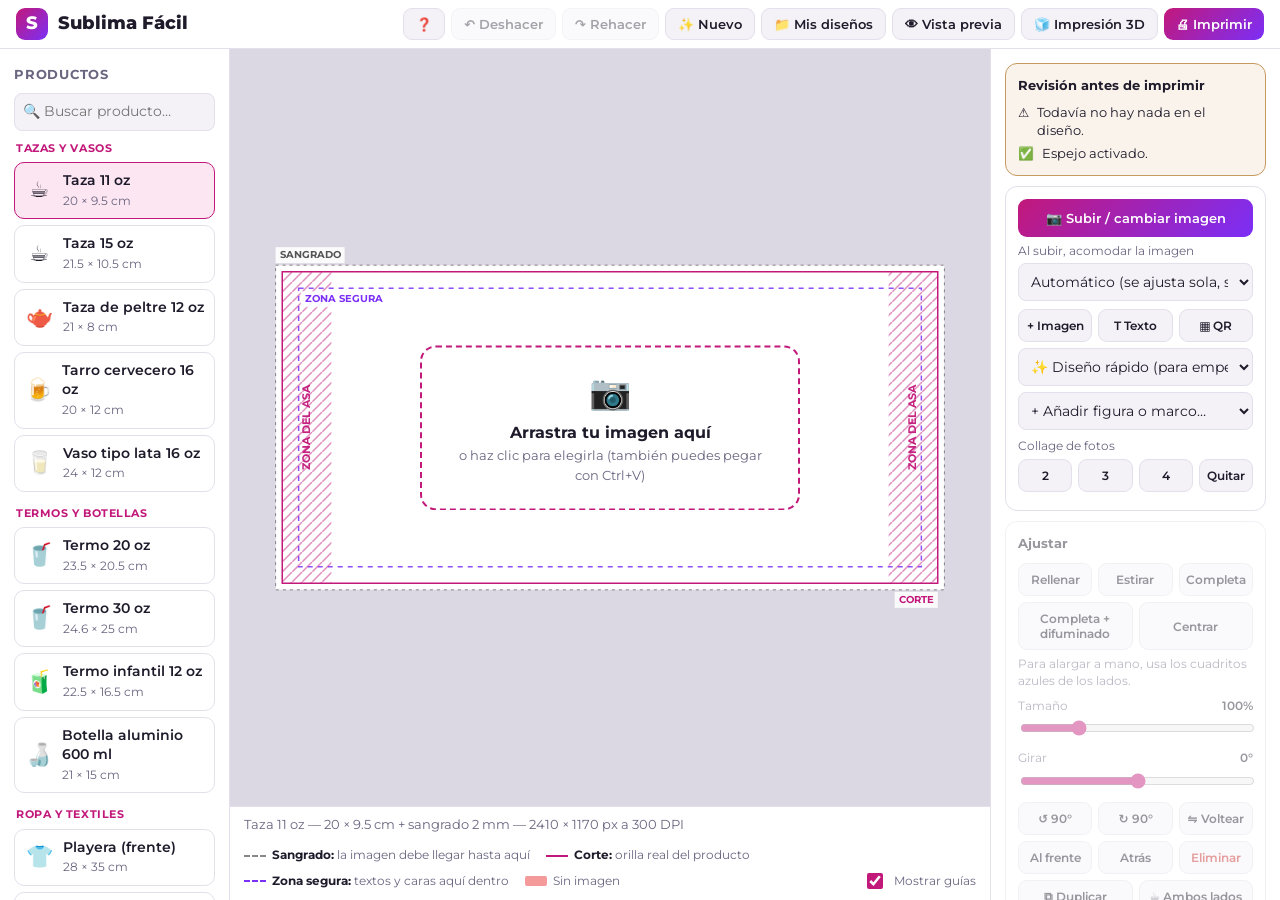
==== index.html @ 87181138 "Editor usable en celular y ayuda rápida En pantallas chicas la página baja con el dedo (productos, d" ====
<!doctype html>
<html lang="es">
<head>
<meta charset="utf-8">
<meta name="viewport" content="width=device-width, initial-scale=1">
<title>Sublima Fácil</title>
<meta name="description" content="Editor de diseños para sublimación (tazas, termos, playeras) e impresión 3D.">
<meta name="theme-color" content="#c2187a">
<link rel="manifest" href="manifest.webmanifest">
<link rel="icon" href="icon.svg" type="image/svg+xml">
<link rel="preconnect" href="https://fonts.googleapis.com">
<link rel="preconnect" href="https://fonts.gstatic.com" crossorigin>
<link href="https://fonts.googleapis.com/css2?family=Abril+Fatface&family=Anton&family=Bangers&family=Bebas+Neue&family=Caveat:wght@700&family=Dancing+Script:wght@700&family=Fredoka:wght@600&family=Great+Vibes&family=Lobster&family=Luckiest+Guy&family=Montserrat:wght@400;600;800&family=Pacifico&family=Permanent+Marker&family=Poppins:wght@700&display=swap" rel="stylesheet">
<style>
  :root {
    --bg: #f4f2f7;
    --panel: #ffffff;
    --text: #1f1b2b;
    --muted: #6b6580;
    --line: #e3dfeb;
    --accent: #c2187a;
    --accent-2: #7b2ff7;
    --accent-soft: #fbe6f2;
    --stage: #dcd8e3;
    --ok: #1a8a4a;
    --warn: #b36b00;
    --bad: #c62828;
  }
  @media (prefers-color-scheme: dark) {
    :root:not([data-theme="light"]) {
      --bg: #15131b; --panel: #1f1c28; --text: #eeeaf5; --muted: #a29cb4;
      --line: #322d40; --accent-soft: #3a1830; --stage: #2a2635;
      --ok: #4cc47f; --warn: #f0a742; --bad: #ff6b6b;
    }
  }
  :root[data-theme="dark"] {
    --bg: #15131b; --panel: #1f1c28; --text: #eeeaf5; --muted: #a29cb4;
    --line: #322d40; --accent-soft: #3a1830; --stage: #2a2635;
    --ok: #4cc47f; --warn: #f0a742; --bad: #ff6b6b;
  }
  * { box-sizing: border-box; }
  [hidden] { display: none !important; }
  html, body { height: 100%; margin: 0; }
  body {
    background: var(--bg); color: var(--text);
    font: 14px/1.4 "Montserrat", system-ui, sans-serif;
    display: flex; flex-direction: column;
  }
  .top {
    display: flex; align-items: center; justify-content: space-between; gap: 12px; flex-wrap: wrap;
    padding: 8px 16px; background: var(--panel); border-bottom: 1px solid var(--line);
  }
  .brand { display: flex; align-items: center; gap: 10px; font-weight: 800; font-size: 18px; }
  .logo {
    width: 32px; height: 32px; border-radius: 9px; display: grid; place-items: center; color: #fff;
    background: linear-gradient(135deg, var(--accent), var(--accent-2));
  }
  .tools { display: flex; gap: 6px; flex-wrap: wrap; }
  .hbtn {
    padding: 7px 12px; border-radius: 9px; border: 1px solid var(--line); background: var(--bg); color: var(--text);
    font: 600 13px "Montserrat", system-ui, sans-serif; cursor: pointer; white-space: nowrap;
  }
  .hbtn:hover:not(:disabled) { border-color: var(--accent); }
  .hbtn:disabled { opacity: .4; cursor: default; }
  .hbtn.primary { background: linear-gradient(135deg, var(--accent), var(--accent-2)); color: #fff; border: 0; }

  .app { flex: 1; display: grid; grid-template-columns: 230px 1fr 290px; min-height: 0; }
  aside { background: var(--panel); overflow-y: auto; padding: 14px; }
  .left { border-right: 1px solid var(--line); }
  .right { border-left: 1px solid var(--line); display: flex; flex-direction: column; gap: 10px; }
  h2 { font-size: 13px; text-transform: uppercase; letter-spacing: .06em; color: var(--muted); margin: 2px 0 10px; }
  h3 { font-size: 13px; margin: 0 0 10px; }

  .tpl-list { display: flex; flex-direction: column; gap: 6px; margin-bottom: 12px; }
  .tpl {
    position: relative; display: flex; align-items: center; gap: 10px; width: 100%;
    padding: 8px 10px; border: 1px solid var(--line); border-radius: 10px;
    background: transparent; color: inherit; font: inherit; text-align: left; cursor: pointer;
  }
  .tpl:hover { border-color: var(--accent); }
  .tpl.active { border-color: var(--accent); background: var(--accent-soft); }
  .tpl .ico { font-size: 22px; width: 28px; text-align: center; }
  .tpl .nm { font-weight: 600; display: block; }
  .tpl .sz { font-size: 12px; color: var(--muted); }
  .tpl .del {
    position: absolute; right: 6px; top: 6px; border: 0; background: transparent; color: var(--muted);
    cursor: pointer; font-size: 14px; padding: 2px 5px; border-radius: 6px;
  }
  .tpl .del:hover { color: var(--bad); background: var(--bg); }
  .cat { font-size: 11px; font-weight: 700; color: var(--accent); text-transform: uppercase; letter-spacing: .05em; margin: 8px 2px 0; }
  .cat:first-child { margin-top: 0; }

  .center { display: flex; flex-direction: column; min-width: 0; min-height: 0; }
  .stage { position: relative; flex: 1; background: var(--stage); min-height: 300px; }
  #cv { position: absolute; inset: 0; width: 100%; height: 100%; touch-action: none; cursor: default; }
  .stage.drag-over { outline: 3px dashed var(--accent); outline-offset: -10px; }
  .empty {
    position: absolute; left: 50%; top: 50%; transform: translate(-50%, -50%);
    border: 2px dashed var(--accent); background: color-mix(in srgb, var(--panel) 88%, transparent);
    color: var(--text); border-radius: 16px; padding: 22px 28px; font: inherit; cursor: pointer; text-align: center;
  }
  .empty .big { font-size: 34px; display: block; }
  .empty strong { display: block; font-size: 16px; margin: 6px 0 2px; }
  .empty span { color: var(--muted); font-size: 13px; }
  .infobar {
    display: flex; justify-content: space-between; align-items: center; gap: 10px; flex-wrap: wrap;
    padding: 8px 14px; background: var(--panel); border-top: 1px solid var(--line); font-size: 13px; color: var(--muted);
  }
  #toasts {
    position: fixed; inset: auto 16px 16px auto; margin: 0; padding: 0; border: 0; background: transparent;
    display: flex; flex-direction: column; gap: 8px; max-width: min(420px, calc(100vw - 32px)); overflow: visible;
  }
  #toasts:not(:popover-open) { display: none; }
  .toast {
    background: var(--panel); color: var(--text); border: 1px solid var(--line); border-left: 4px solid var(--ok);
    border-radius: 10px; padding: 10px 14px; font-size: 13px; box-shadow: 0 8px 24px rgb(0 0 0 / .2);
    animation: tin .2s ease-out;
  }
  .toast.warn { border-left-color: var(--warn); }
  .toast.bad { border-left-color: var(--bad); }
  @keyframes tin { from { opacity: 0; transform: translateY(8px); } }
  .legend {
    display: flex; flex-wrap: wrap; gap: 6px 16px; align-items: center; padding: 6px 14px 8px;
    background: var(--panel); font-size: 12px; color: var(--muted);
  }
  .legend b { color: var(--text); }
  .sw { display: inline-block; width: 22px; vertical-align: middle; margin-right: 6px; }
  .checks { list-style: none; margin: 0; padding: 0; display: flex; flex-direction: column; gap: 6px; font-size: 12.5px; }
  .checks li { display: flex; gap: 8px; align-items: flex-start; }
  .checks li::before { flex: none; }
  .checks li.ok::before { content: "✅"; }
  .checks li.warn::before { content: "⚠️"; }
  .checks li.bad::before { content: "⛔"; }
  .check-card.ok { border-color: color-mix(in srgb, var(--ok) 50%, var(--line)); background: color-mix(in srgb, var(--ok) 7%, transparent); }
  .check-card.warn { border-color: color-mix(in srgb, var(--warn) 60%, var(--line)); background: color-mix(in srgb, var(--warn) 8%, transparent); }
  .check-card.bad { border-color: color-mix(in srgb, var(--bad) 60%, var(--line)); background: color-mix(in srgb, var(--bad) 8%, transparent); }
  .badge { padding: 3px 10px; border-radius: 999px; font-weight: 600; font-size: 12px; }
  .badge.ok { color: var(--ok); background: color-mix(in srgb, var(--ok) 14%, transparent); }
  .badge.warn { color: var(--warn); background: color-mix(in srgb, var(--warn) 14%, transparent); }
  .badge.bad { color: var(--bad); background: color-mix(in srgb, var(--bad) 14%, transparent); }

  .card { border: 1px solid var(--line); border-radius: 12px; padding: 12px; }
  .card[aria-disabled="true"] { opacity: .45; pointer-events: none; }
  .btn {
    display: block; width: 100%; padding: 9px 12px; margin-bottom: 6px; border-radius: 9px;
    border: 1px solid var(--line); background: var(--bg); color: var(--text);
    font: 600 13px "Montserrat", system-ui, sans-serif; cursor: pointer;
  }
  .btn:hover:not(:disabled) { border-color: var(--accent); }
  .btn:disabled { opacity: .4; cursor: default; }
  .btn.primary { background: linear-gradient(135deg, var(--accent), var(--accent-2)); color: #fff; border: 0; padding: 11px; }
  .btn.ghost { background: transparent; border-style: dashed; }
  .btn.on { border-color: var(--accent); background: var(--accent-soft); }
  .row { display: grid; grid-template-columns: repeat(3, 1fr); gap: 6px; margin-bottom: 6px; }
  .row.r4 { grid-template-columns: repeat(4, 1fr); }
  .row.r2 { grid-template-columns: repeat(2, 1fr); }
  .row .btn { margin: 0; padding: 8px 4px; font-size: 12px; }
  label.f { display: block; font-size: 12px; color: var(--muted); margin: 8px 0 4px; }
  label.f output { float: right; color: var(--text); font-weight: 600; }
  input[type=range] { width: 100%; accent-color: var(--accent); }
  input[type=checkbox] { accent-color: var(--accent); width: 16px; height: 16px; vertical-align: -3px; }
  .check { display: flex; gap: 8px; align-items: center; margin: 6px 0 10px; cursor: pointer; }
  textarea, select, input[type=text], input[type=number] {
    width: 100%; padding: 8px; border-radius: 8px; border: 1px solid var(--line);
    background: var(--bg); color: var(--text); font: inherit;
  }
  textarea { resize: vertical; min-height: 54px; }
  input[type=color] { width: 44px; height: 32px; border: 1px solid var(--line); border-radius: 8px; padding: 2px; background: var(--bg); cursor: pointer; flex: none; }
  .inline { display: flex; gap: 10px; align-items: center; }
  .note { font-size: 12px; color: var(--muted); margin: 4px 0 0; }
  details { border-top: 1px solid var(--line); padding-top: 8px; margin-top: 8px; }
  summary { cursor: pointer; font-weight: 600; font-size: 13px; }
  .sub { font-size: 12px; color: var(--muted); font-weight: 400; }

  dialog { border: 0; border-radius: 14px; padding: 20px; background: var(--panel); color: var(--text); width: min(380px, 94vw); }
  dialog.wide { width: min(1000px, 96vw); }
  dialog::backdrop { background: rgb(0 0 0 / .5); }
  dialog h3 { font-size: 17px; margin-bottom: 4px; }
  dialog .two { display: grid; grid-template-columns: 1fr 1fr; gap: 10px; }
  dialog .actions { display: flex; gap: 8px; margin-top: 16px; flex-wrap: wrap; }
  dialog .actions .btn { margin: 0; width: auto; flex: 1; }
  .dlg-head { display: flex; justify-content: space-between; align-items: start; gap: 10px; margin-bottom: 12px; }
  .x { border: 0; background: var(--bg); color: var(--text); width: 32px; height: 32px; border-radius: 8px; cursor: pointer; font-size: 16px; flex: none; }
  .split { display: grid; grid-template-columns: 1fr 280px; gap: 18px; align-items: start; }
  .pv-wrap { background: var(--stage); border-radius: 12px; padding: 14px; display: grid; place-items: center; min-height: 300px; }
  .pv-wrap canvas { max-width: 100%; max-height: 66vh; box-shadow: 0 6px 24px rgb(0 0 0 / .18); background: #fff; }
  #mockCv { width: 100%; height: auto; border-radius: 10px; display: block; }
  .mirror-tag { display: inline-block; margin-top: 8px; font-size: 12px; font-weight: 600; color: var(--accent); }
  .designs { display: grid; grid-template-columns: repeat(auto-fill, minmax(170px, 1fr)); gap: 12px; max-height: 60vh; overflow-y: auto; }
  .dcard { border: 1px solid var(--line); border-radius: 12px; padding: 8px; display: flex; flex-direction: column; gap: 6px; }
  .dcard .th { background: var(--stage); border-radius: 8px; height: 110px; display: grid; place-items: center; overflow: hidden; }
  .dcard img { max-width: 100%; max-height: 110px; }
  .dcard b { font-size: 13px; overflow: hidden; text-overflow: ellipsis; white-space: nowrap; }
  .dcard .row { margin: 0; }

  @media (max-width: 900px) {
    /* En celular la página baja con el dedo: productos arriba, diseño al centro, herramientas abajo */
    html, body { height: auto; }
    .app { display: flex; flex-direction: column; }
    .left, .right { overflow: visible; }
    .center { height: 62vh; min-height: 340px; flex: none; }
    .left { border-right: 0; border-bottom: 1px solid var(--line); }
    .tpl-list { flex-direction: row; overflow-x: auto; padding-bottom: 4px; }
    #btnNewTpl, #btnCopyTpl { display: inline-block; width: auto; margin-right: 6px; }
    .tools .hbtn { padding: 6px 9px; font-size: 12px; }
    .tpl { min-width: 170px; }
    .cat { display: none; }
    .right { border-left: 0; }
    .split { grid-template-columns: 1fr; }
  }
</style>
</head>
<body>
<header class="top">
  <div class="brand"><span class="logo">S</span> Sublima Fácil</div>
  <div class="tools">
    <button class="hbtn" id="btnInstall" hidden title="Instala el editor como app; funciona sin internet">⬇ Instalar app</button>
    <button class="hbtn" id="btnHelp" title="Ayuda y atajos">❓</button>
    <button class="hbtn" id="btnUndo" title="Deshacer (Ctrl+Z)">↶ Deshacer</button>
    <button class="hbtn" id="btnRedo" title="Rehacer (Ctrl+Y)">↷ Rehacer</button>
    <button class="hbtn" id="btnNew">✨ Nuevo</button>
    <button class="hbtn" id="btnDesigns">📁 Mis diseños</button>
    <button class="hbtn" id="btnMockTop">👁 Vista previa</button>
    <button class="hbtn" id="btn3d">🧊 Impresión 3D</button>
    <button class="hbtn primary" id="btnPrintTop">🖨 Imprimir</button>
  </div>
</header>

<main class="app">
  <aside class="left">
    <h2>Productos</h2>
    <input type="text" id="tplSearch" placeholder="🔍 Buscar producto…" style="margin-bottom:10px">
    <div id="tplList" class="tpl-list"></div>
    <button id="btnNewTpl" class="btn ghost">+ Nueva plantilla</button>
    <button id="btnCopyTpl" class="btn ghost" title="Copia el producto actual para cambiarle la medida">✎ Cambiar medida del producto actual</button>
  </aside>

  <section class="center">
    <div class="stage" id="stage">
      <canvas id="cv"></canvas>
      <button class="empty" id="empty">
        <span class="big">📷</span>
        <strong>Arrastra tu imagen aquí</strong>
        <span>o haz clic para elegirla (también puedes pegar con Ctrl+V)</span>
      </button>
    </div>
    <div class="infobar">
      <span id="info"></span>
      <span id="quality" class="badge" hidden></span>
    </div>
    <div class="legend">
      <span><i class="sw" style="border-top:2px dashed #888"></i><b>Sangrado:</b> la imagen debe llegar hasta aquí</span>
      <span><i class="sw" style="border-top:2px solid #c2187a"></i><b>Corte:</b> orilla real del producto</span>
      <span><i class="sw" style="border-top:2px dashed #7b2ff7"></i><b>Zona segura:</b> textos y caras aquí dentro</span>
      <span><i class="sw" style="background:rgba(230,30,30,.45);height:10px;border-radius:2px"></i>Sin imagen</span>
      <label class="check" style="margin:0 0 0 auto"><input type="checkbox" id="showGuides"> Mostrar guías</label>
    </div>
  </section>

  <aside class="right">
    <section class="card check-card" id="checkCard">
      <h3 id="checkTitle">Revisión antes de imprimir</h3>
      <ul id="checkList" class="checks"></ul>
    </section>
    <section class="card">
      <button id="btnUpload" class="btn primary">📷 Subir / cambiar imagen</button>
      <label class="f" style="margin-top:2px">Al subir, acomodar la imagen</label>
      <select id="fitMode" style="margin-bottom:8px">
        <option value="auto">Automático (se ajusta sola, sin recortar)</option>
        <option value="stretch">Estirar al tamaño de la plantilla</option>
        <option value="blur">Completa con fondo difuminado</option>
        <option value="cover">Rellenar (puede recortar orillas)</option>
        <option value="contain">Completa (puede quedar espacio)</option>
      </select>
      <div class="row">
        <button id="btnAddImg" class="btn">+ Imagen</button>
        <button id="btnAddText" class="btn">T  Texto</button>
        <button id="btnAddQr" class="btn" title="Código QR con tu WhatsApp, página o redes">▦ QR</button>
      </div>
      <select id="preset" style="margin-bottom:6px">
        <option value="">✨ Diseño rápido (para empezar)…</option>
        <option value="cumple">🎂 Cumpleaños</option>
        <option value="mama">💐 Día de las Madres</option>
        <option value="papa">👔 Día del Padre</option>
        <option value="boda">💍 Boda / Aniversario</option>
        <option value="grad">🎓 Graduación</option>
        <option value="foto">📷 Foto con nombre</option>
        <option value="negocio">🏪 Logo de negocio</option>
      </select>
      <select id="addShape">
        <option value="">+ Añadir figura o marco…</option>
        <option value="heart">❤ Corazón</option>
        <option value="star">★ Estrella</option>
        <option value="circle">● Círculo</option>
        <option value="round">▢ Rectángulo</option>
        <option value="frame">▭ Marco</option>
        <option value="frameRound">▢ Marco redondeado</option>
      </select>
      <label class="f">Collage de fotos</label>
      <div class="row r4">
        <button class="btn" data-collage="2">2</button>
        <button class="btn" data-collage="3">3</button>
        <button class="btn" data-collage="4">4</button>
        <button class="btn" data-collage="0" title="Quitar collage">Quitar</button>
      </div>
    </section>

    <section class="card" id="selCard" aria-disabled="true">
      <h3>Ajustar <span id="selName" class="sub"></span></h3>
      <div class="row">
        <button class="btn" id="btnCover" title="Cubre toda el área sin deformar (puede recortar orillas)">Rellenar</button>
        <button class="btn" id="btnStretch" title="Estira la imagen al tamaño exacto de la plantilla">Estirar</button>
        <button class="btn" id="btnContain" title="Se ve completa (puede quedar espacio)">Completa</button>
      </div>
      <div class="row r2">
        <button class="btn" id="btnBlurFit" title="Se ve completa y los huecos se llenan con la misma imagen difuminada">Completa + difuminado</button>
        <button class="btn" id="btnCenter">Centrar</button>
      </div>
      <p class="note" style="margin:0 0 4px">Para alargar a mano, usa los cuadritos azules de los lados.</p>
      <label class="f">Tamaño <output id="zoomOut">100%</output></label>
      <input type="range" id="zoom" min="10" max="400" value="100">
      <label class="f">Girar <output id="rotOut">0°</output></label>
      <input type="range" id="rot" min="-180" max="180" value="0">
      <div class="row" style="margin-top:8px">
        <button class="btn" id="btnRotL" title="Girar 90° a la izquierda">↺ 90°</button>
        <button class="btn" id="btnRotR" title="Girar 90° a la derecha">↻ 90°</button>
        <button class="btn" id="btnFlip" title="Voltear horizontal">⇋ Voltear</button>
      </div>
      <div class="row">
        <button class="btn" id="btnUp" title="Traer al frente">Al frente</button>
        <button class="btn" id="btnDown" title="Enviar atrás">Atrás</button>
        <button class="btn" id="btnDel" style="color:var(--bad)">Eliminar</button>
      </div>
      <div class="row r2">
        <button class="btn" id="btnDup" title="Hacer una copia (Ctrl+D)">⧉ Duplicar</button>
        <button class="btn" id="btnBothSides" title="Pone la misma imagen a la izquierda y a la derecha del asa">☕ Ambos lados</button>
      </div>
    </section>

    <section class="card" id="imgCard" hidden>
      <h3>Imagen</h3>
      <details open>
        <summary>Color</summary>
        <label class="f">Brillo <output id="adjBOut">100%</output></label>
        <input type="range" id="adjB" min="50" max="150" value="100">
        <label class="f">Contraste <output id="adjCOut">100%</output></label>
        <input type="range" id="adjC" min="50" max="150" value="100">
        <label class="f">Saturación <output id="adjSOut">100%</output></label>
        <input type="range" id="adjS" min="0" max="200" value="100">
        <button class="btn" id="adjReset" style="margin-top:8px">Restablecer color</button>
      </details>
      <details>
        <summary>Filtros</summary>
        <div class="row r2" style="margin-top:8px">
          <button class="btn" data-fx="none">Normal</button>
          <button class="btn" data-fx="bw">Blanco y negro</button>
          <button class="btn" data-fx="sepia">Sepia</button>
          <button class="btn" data-fx="vintage">Vintage</button>
          <button class="btn" data-fx="warm">Cálido</button>
          <button class="btn" data-fx="cool">Frío</button>
          <button class="btn" data-fx="vivid">Intenso</button>
          <button class="btn" data-fx="invert">Invertir</button>
        </div>
        <button class="btn" id="btnSharpen">✨ Más nitidez</button>
      </details>
      <details>
        <summary>Recortar y borrador</summary>
        <button class="btn" id="btnCrop" style="margin-top:8px">✂ Recortar imagen</button>
        <button class="btn" id="btnEraser">🧽 Borrador</button>
        <label class="f">Tamaño del borrador <output id="eraserOut">30</output></label>
        <input type="range" id="eraserSize" min="5" max="150" value="30">
        <p class="note">Con el borrador activo, arrastra sobre la imagen para borrar. Vuelve a hacer clic en Borrador para terminar.</p>
      </details>
      <details>
        <summary>Vectorizar</summary>
        <label class="f">Colores</label>
        <select id="vecColors">
          <option value="2">2 colores (sello)</option>
          <option value="4">4 colores</option>
          <option value="8" selected>8 colores</option>
          <option value="16">16 colores</option>
          <option value="24">24 colores</option>
        </select>
        <label class="f">Detalle <output id="vecDetailOut">Medio</output></label>
        <input type="range" id="vecDetail" min="1" max="3" value="2">
        <button class="btn primary" id="btnVector" style="margin-top:8px">Vectorizar</button>
        <button class="btn" id="btnSvg">⬇ Descargar SVG</button>
        <p class="note" id="vecNote">Ideal para logos, dibujos y letras: quedan nítidos a cualquier tamaño. En fotos queda con efecto de pintura.</p>
      </details>
      <details>
        <summary>Quitar fondo</summary>
        <label class="check"><input type="checkbox" id="cutOn"> Quitar fondo liso (blanco o de un color)</label>
        <label class="f">Sensibilidad <output id="cutTolOut">25</output></label>
        <input type="range" id="cutTol" min="1" max="100" value="25">
        <p class="note">Funciona mejor con logos o fotos sobre fondo de un solo color.</p>
      </details>
      <details>
        <summary>Forma y borde</summary>
        <label class="f">Recortar en forma de</label>
        <select id="mask">
          <option value="none">Sin forma (original)</option>
          <option value="circle">Círculo</option>
          <option value="heart">Corazón</option>
          <option value="star">Estrella</option>
          <option value="round">Esquinas redondeadas</option>
        </select>
        <label class="f">Borde <output id="borderWOut">0</output></label>
        <div class="inline"><input type="range" id="borderW" min="0" max="15" value="0"><input type="color" id="borderColor" value="#ffffff"></div>
      </details>
    </section>

    <section class="card" id="textCard" hidden>
      <h3>Texto</h3>
      <textarea id="txt"></textarea>
      <label class="f">Letra</label>
      <select id="font"></select>
      <label class="f">Color</label>
      <div class="inline">
        <input type="color" id="txtColor" value="#222222">
        <button class="btn" id="txtAuto" style="margin:0" title="Elige un color que se lea bien sobre lo que hay debajo">🎨 Color que resalte</button>
      </div>
      <label class="f">Curva <output id="txtCurveOut">0</output></label>
      <input type="range" id="txtCurve" min="-100" max="100" value="0">
      <div class="row" style="margin-top:6px">
        <button class="btn" data-curve="60">◠ Arco</button>
        <button class="btn" data-curve="0">— Recto</button>
        <button class="btn" data-curve="-60">◡ Sonrisa</button>
      </div>
      <label class="f">Espaciado <output id="txtSpacingOut">0</output></label>
      <input type="range" id="txtSpacing" min="-10" max="60" value="0">
      <div class="row" style="margin-top:8px">
        <button class="btn" data-align="left" title="Alinear a la izquierda">⇤ Izq.</button>
        <button class="btn" data-align="center" title="Centrar">↔ Centro</button>
        <button class="btn" data-align="right" title="Alinear a la derecha">⇥ Der.</button>
      </div>
      <div class="inline" style="margin-top:6px">
        <label class="check" style="margin:0"><input type="checkbox" id="txtStroke"> Contorno</label>
        <input type="color" id="txtStrokeColor" value="#ffffff">
        <input type="range" id="txtStrokeW" min="4" max="40" value="14" title="Grosor del contorno">
      </div>
      <label class="check"><input type="checkbox" id="txtShadow"> Sombra</label>
    </section>

    <section class="card" id="shapeCard" hidden>
      <h3>Figura</h3>
      <div class="inline">
        <input type="color" id="shFill" value="#c2187a">
        <label class="check" style="margin:0"><input type="checkbox" id="shFillOn" checked> Relleno</label>
      </div>
      <label class="f">Contorno <output id="shStrokeWOut">0</output></label>
      <div class="inline"><input type="range" id="shStrokeW" min="0" max="20" value="0"><input type="color" id="shStroke" value="#ffffff"></div>
    </section>

    <section class="card">
      <h3>Fondo</h3>
      <div class="inline">
        <input type="color" id="bgColor" value="#ffffff">
        <label class="check" style="margin:0"><input type="checkbox" id="bgClear"> Transparente</label>
      </div>
      <div class="inline" style="margin-top:8px">
        <label class="check" style="margin:0"><input type="checkbox" id="bgGrad"> Degradado a</label>
        <input type="color" id="bgColor2" value="#7b2ff7">
      </div>
    </section>

    <section class="card">
      <h3>Plantilla</h3>
      <label class="f">Sangrado (margen extra para no dejar bordes blancos)</label>
      <select id="bleed">
        <option value="0">Sin sangrado</option>
        <option value="1">1 mm</option>
        <option value="2">2 mm</option>
        <option value="3">3 mm</option>
        <option value="5">5 mm</option>
      </select>
      <label class="f">Imagen guía de tu proveedor</label>
      <div class="row r2">
        <button class="btn" id="guideLoad">Cargar guía</button>
        <button class="btn" id="guideClear">Quitar</button>
      </div>
      <div id="guideOpWrap" hidden>
        <label class="f">Transparencia de la guía <output id="guideOpOut">50%</output></label>
        <input type="range" id="guideOp" min="10" max="100" value="50">
      </div>
      <p class="note">La guía solo se ve aquí, no se imprime.</p>
    </section>

    <section class="card">
      <h3>Guardar</h3>
      <label class="check"><input type="checkbox" id="mirror" checked> Espejo (para sublimar)</label>
      <button id="btnPrint" class="btn primary">🖨 Editor de impresión</button>
      <button id="btnMock" class="btn">👁 Ver en el producto</button>
      <button id="btnDownload" class="btn">⬇ Descargar PNG (1 pieza)</button>
      <p class="note">Se guarda a 300 DPI con la medida exacta del producto.</p>
    </section>
  </aside>
</main>

<!-- Nueva plantilla -->
<dialog id="dlg">
  <form id="tplForm" method="dialog">
    <h3 id="tplTitle">Nueva plantilla</h3>
    <label class="f">Nombre del producto</label>
    <input type="text" id="tName" required placeholder="Ej. Taza mágica">
    <div class="two">
      <div><label class="f">Ancho (cm)</label><input type="number" id="tW" required min="1" max="120" step="0.1"></div>
      <div><label class="f">Alto (cm)</label><input type="number" id="tH" required min="1" max="120" step="0.1"></div>
    </div>
    <label class="f">Forma</label>
    <select id="tShape"><option value="rect">Rectangular</option><option value="circle">Redonda</option></select>
    <label class="f">Tipo de producto (para la vista previa)</label>
    <select id="tMock">
      <option value="flat">Plano (mousepad, placa, etc.)</option>
      <option value="mug">Taza</option>
      <option value="tumbler">Termo / botella</option>
      <option value="shirt">Playera</option>
      <option value="pillow">Cojín</option>
      <option value="plate">Plato / redondo</option>
      <option value="keychain">Llavero</option>
      <option value="pen">Pluma</option>
      <option value="cap">Gorra</option>
    </select>
    <div class="actions">
      <button type="button" class="btn" id="tCancel">Cancelar</button>
      <button type="submit" class="btn primary">Guardar</button>
    </div>
  </form>
</dialog>

<!-- Editor de impresión -->
<dialog id="sheetDlg" class="wide">
  <div class="dlg-head">
    <div><h3>Editor de impresión</h3><span class="note">Así saldrá tu hoja. Con espejo, los textos se ven al revés: es lo correcto para sublimar.</span></div>
    <button class="x" id="sheetClose" title="Cerrar">✕</button>
  </div>
  <div class="split">
    <div>
      <div class="pv-wrap"><canvas id="sheetPv"></canvas></div>
      <div class="inline" id="sheetNav" style="justify-content:center;margin-top:8px" hidden>
        <button class="btn" id="sheetPrev" style="width:auto;margin:0">◀</button>
        <b id="sheetPageInfo"></b>
        <button class="btn" id="sheetNext" style="width:auto;margin:0">▶</button>
      </div>
    </div>
    <div>
      <label class="check" style="font-weight:600"><input type="checkbox" id="sheetMirror"> Imprimir en espejo</label>
      <div id="mirrorWarn" class="note" hidden></div>
      <label class="f">Hoja</label>
      <select id="sheetPaper"></select>
      <label class="f">Orientación</label>
      <select id="sheetOrient">
        <option value="auto">Automática (la que quepa más)</option>
        <option value="v">Vertical</option>
        <option value="h">Horizontal</option>
      </select>
      <label class="f">Cantidad de piezas</label>
      <input type="number" id="sheetQty" min="0" step="1" placeholder="Llenar la hoja">
      <details id="namesWrap">
        <summary>✨ Nombres personalizados (una pieza por nombre)</summary>
        <label class="f">Texto que cambia</label>
        <select id="sheetTextLayer"></select>
        <label class="f">Nombres (uno por renglón)</label>
        <textarea id="sheetNames" rows="5" placeholder="Ana&#10;Luis&#10;Sofía"></textarea>
        <p class="note">Sale una pieza por nombre, en las hojas que hagan falta. Los nombres largos se achican solos para que quepan.</p>
      </details>
      <label class="f">Separación entre piezas (cm)</label>
      <input type="number" id="sheetGap" min="0" max="3" step="0.1">
      <label class="check"><input type="checkbox" id="sheetMarks"> Marcas de corte</label>
      <p id="sheetInfo" class="note" style="font-weight:600;color:var(--text)"></p>
      <div class="card check-card" id="sheetCheckCard" style="margin-top:10px;padding:10px"><ul id="sheetChecks" class="checks"></ul></div>
      <div class="actions" style="flex-direction:column">
        <button class="btn primary" id="sheetPrint">🖨 Imprimir</button>
        <button class="btn" id="sheetDownload">⬇ Descargar hoja (PNG)</button>
      </div>
      <p class="note">En la ventana de impresión elige <b>Escala: 100% / Tamaño real</b> y el mismo tamaño de hoja.</p>
    </div>
  </div>
</dialog>

<!-- Vista previa en producto -->
<dialog id="mockDlg" class="wide">
  <div class="dlg-head">
    <div><h3>Vista previa en el producto</h3><span class="note">Mándala a tu cliente para que la apruebe.</span></div>
    <button class="x" id="mockClose" title="Cerrar">✕</button>
  </div>
  <canvas id="mockCv" width="1000" height="750"></canvas>
  <div id="mockRotWrap">
    <label class="f">Girar el producto</label>
    <input type="range" id="mockRot" min="0" max="360" value="180">
  </div>
  <div class="actions">
    <button class="btn primary" id="mockDownload">⬇ Descargar imagen (JPG)</button>
    <button class="btn" id="mockKit" title="Tu diseño en taza, termo, playera y cojín en una sola imagen">📦 Kit para el cliente (4 productos)</button>
  </div>
</dialog>

<!-- Impresión 3D -->
<dialog id="s3Dlg" class="wide">
  <div class="dlg-head">
    <div><h3>Impresión 3D (STL)</h3><span class="note">Convierte tu imagen en una litofanía o una placa con relieve para tu Creality Hi.</span></div>
    <button class="x" id="s3Close" title="Cerrar">✕</button>
  </div>
  <div class="split">
    <div>
      <div class="row r2" style="margin-bottom:8px">
        <button class="btn on" id="s3View2d">🖼 Vista plana</button>
        <button class="btn" id="s3View3d">🧊 Vista 3D (gírala)</button>
      </div>
      <div class="pv-wrap" id="s3Wrap2d"><canvas id="s3Pv" style="image-rendering:auto"></canvas></div>
      <div class="pv-wrap" id="s3Wrap3d" hidden style="padding:0;overflow:hidden"><canvas id="s3Gl" style="width:100%;height:440px;max-height:none;box-shadow:none;background:transparent;cursor:grab;touch-action:none"></canvas></div>
      <p id="s3PvNote" class="note" style="text-align:center"></p>
    </div>
    <div>
      <label class="f">Usar</label>
      <select id="s3Src">
        <option value="all">El diseño completo</option>
        <option value="sel">Solo la imagen seleccionada</option>
      </select>
      <label class="f">Tipo de pieza</label>
      <select id="s3Type">
        <option value="litho">Litofanía (la foto se ve con luz atrás)</option>
        <option value="multi">Multicolor por zonas (CFS)</option>
        <option value="relief">Relieve de un color (placa, letrero)</option>
      </select>
      <div id="s3Multi" hidden>
        <div class="two">
          <div><label class="f">Colores</label>
            <select id="s3Colors"><option>2</option><option>3</option><option selected>4</option><option>5</option><option>6</option><option>8</option></select>
          </div>
          <div><label class="f">Limpiar detalles</label>
            <select id="s3Clean"><option value="0">Nada</option><option value="1" selected>Poco</option><option value="2">Medio</option><option value="3">Mucho</option></select>
          </div>
        </div>
        <div class="two">
          <div><label class="f">Base (mm)</label><input type="number" id="s3MBase" value="1.2" min="0.4" max="10" step="0.2"></div>
          <div><label class="f">Capa de color (mm)</label><input type="number" id="s3MTop" value="0.6" min="0.2" max="5" step="0.2"></div>
        </div>
        <label class="f">Archivo</label>
        <select id="s3Out">
          <option value="3mf">Una pieza con colores (.3mf) – recomendado</option>
          <option value="zip">Una pieza por color (.zip con STL)</option>
          <option value="stl">Una pieza de un solo color (.stl)</option>
        </select>
        <label class="check" style="margin-top:10px"><input type="checkbox" id="s3NoWhite" checked> Ignorar el fondo blanco (solo el dibujo)</label>
        <label class="check"><input type="checkbox" id="s3Loop"> 🔑 Argolla para llavero (arriba)</label>
        <label class="f">Relieve extra por color (mm, 0 = plano)</label>
        <input type="number" id="s3MStep" value="0" min="0" max="3" step="0.2">
        <div id="s3Palette" class="designs" style="grid-template-columns:repeat(auto-fill,minmax(110px,1fr));gap:6px;margin-top:10px"></div>
      </div>
      <div id="s3Litho">
        <label class="f">Forma</label>
        <select id="s3Shape"><option value="flat">Plana</option><option value="curve">Curva</option></select>
        <div id="s3ArcWrap">
          <label class="f">Curvatura <output id="s3ArcOut">120°</output></label>
          <input type="range" id="s3Arc" min="60" max="180" value="120">
        </div>
        <div class="two">
          <div><label class="f">Grosor mínimo (mm)</label><input type="number" id="s3Min" value="0.8" min="0.4" max="3" step="0.1"></div>
          <div><label class="f">Grosor máximo (mm)</label><input type="number" id="s3Max" value="3" min="1" max="8" step="0.1"></div>
        </div>
        <label class="f">Marco (mm)</label>
        <input type="number" id="s3Frame" value="3" min="0" max="15" step="0.5">
      </div>
      <div id="s3Relief" hidden>
        <label class="f">Estilo</label>
        <select id="s3Style">
          <option value="two">Dos niveles (para cambiar de color)</option>
          <option value="grad">Degradado (más detalle)</option>
        </select>
        <div class="two">
          <div><label class="f">Base (mm)</label><input type="number" id="s3Base" value="2" min="0.4" max="10" step="0.2"></div>
          <div><label class="f">Relieve (mm)</label><input type="number" id="s3Relief2" value="1.2" min="0.2" max="10" step="0.2"></div>
        </div>
        <div id="s3ThrWrap">
          <label class="f">Qué partes suben <output id="s3ThrOut">50%</output></label>
          <input type="range" id="s3Thr" min="5" max="95" value="50">
        </div>
      </div>
      <div class="two">
        <div><label class="f">Ancho (mm)</label><input type="number" id="s3Width" value="100" min="10" max="256" step="1"></div>
        <div><label class="f">Calidad</label>
          <select id="s3Quality"><option value="0.3">Normal</option><option value="0.2" selected>Alta</option><option value="0.15">Máxima</option></select>
        </div>
      </div>
      <label class="check" style="margin-top:10px"><input type="checkbox" id="s3Invert"> Invertir claro / oscuro</label>
      <label class="check"><input type="checkbox" id="s3Mirror"> Espejo</label>
      <p id="s3Info" class="note" style="font-weight:600;color:var(--text)"></p>
      <button class="btn primary" id="s3Download">⬇ Descargar STL</button>
      <p id="s3Tips" class="note"></p>
    </div>
  </div>
</dialog>

<!-- Ayuda -->
<dialog id="helpDlg" class="wide" style="width:min(640px,96vw)">
  <div class="dlg-head">
    <div><h3>Ayuda rápida</h3><span class="note">Lo básico para trabajar más rápido.</span></div>
    <button class="x" id="helpClose" title="Cerrar">✕</button>
  </div>
  <div class="two" style="gap:18px">
    <div>
      <b>Atajos de teclado</b>
      <ul class="note" style="padding-left:18px;line-height:1.8">
        <li><b>Ctrl+Z</b> deshacer · <b>Ctrl+Y</b> rehacer</li>
        <li><b>Ctrl+D</b> duplicar lo seleccionado</li>
        <li><b>Ctrl+V</b> pegar una imagen</li>
        <li><b>Flechas</b> mover poquito · <b>Shift+flechas</b> mover más</li>
        <li><b>Supr</b> borrar lo seleccionado</li>
        <li><b>Rueda del ratón</b> agrandar / achicar</li>
        <li><b>Doble clic</b> en un texto para escribir</li>
      </ul>
    </div>
    <div>
      <b>Para que salga bien</b>
      <ul class="note" style="padding-left:18px;line-height:1.8">
        <li>La imagen debe llegar a la línea gris (<b>sangrado</b>).</li>
        <li>Textos y caras dentro de la línea morada (<b>zona segura</b>).</li>
        <li>Revisa la tarjeta <b>Revisión antes de imprimir</b>.</li>
        <li>Imprime con <b>espejo</b> y en escala <b>100 %</b>.</li>
        <li>Usa <b>Mis diseños</b> para guardar cada pedido.</li>
      </ul>
    </div>
  </div>
</dialog>

<!-- Código QR -->
<dialog id="qrDlg">
  <form id="qrForm" method="dialog">
    <h3>Código QR</h3>
    <label class="f">¿Qué abre el QR?</label>
    <select id="qrType">
      <option value="wa">Mi WhatsApp</option>
      <option value="url">Una página o red social</option>
      <option value="text">Un texto</option>
    </select>
    <label class="f" id="qrLabel">Número de WhatsApp (10 dígitos)</label>
    <input type="text" id="qrValue" required placeholder="5512345678">
    <div id="qrMsgWrap">
      <label class="f">Mensaje inicial (opcional)</label>
      <input type="text" id="qrMsg" placeholder="Hola, quiero hacer un pedido">
    </div>
    <label class="f">Color</label>
    <div class="inline">
      <input type="color" id="qrColor" value="#111111">
      <label class="check" style="margin:0"><input type="checkbox" id="qrBg" checked> Fondo blanco</label>
    </div>
    <p class="note">Pruébalo con la cámara del celular antes de imprimir. Usa colores oscuros sobre fondo claro.</p>
    <div class="actions">
      <button type="button" class="btn" id="qrCancel">Cancelar</button>
      <button type="submit" class="btn primary">Añadir QR</button>
    </div>
  </form>
</dialog>

<!-- Recortar -->
<dialog id="cropDlg" class="wide">
  <div class="dlg-head">
    <div><h3>Recortar imagen</h3><span class="note">Arrastra para marcar la parte que quieres conservar.</span></div>
    <button class="x" id="cropClose" title="Cerrar">✕</button>
  </div>
  <div class="pv-wrap"><canvas id="cropCv" style="touch-action:none;cursor:crosshair;box-shadow:none;background:transparent"></canvas></div>
  <div class="inline" style="margin-top:12px;flex-wrap:wrap">
    <label class="f" style="margin:0">Proporción</label>
    <select id="cropAspect" style="width:auto">
      <option value="free">Libre</option>
      <option value="tpl">Igual al producto</option>
      <option value="1">Cuadrada</option>
    </select>
  </div>
  <div class="actions">
    <button class="btn" id="cropCancel">Cancelar</button>
    <button class="btn primary" id="cropApply">✂ Recortar</button>
  </div>
</dialog>

<!-- Mis diseños -->
<dialog id="designsDlg" class="wide">
  <div class="dlg-head">
    <div><h3>Mis diseños</h3><span class="note">Guarda los diseños de tus clientes para volver a usarlos.</span></div>
    <button class="x" id="designsClose" title="Cerrar">✕</button>
  </div>
  <div class="inline" style="margin-bottom:14px">
    <input type="text" id="designName" placeholder="Nombre (ej. Taza de María)">
    <button class="btn primary" id="designSave" style="width:auto;margin:0;white-space:nowrap">Guardar diseño actual</button>
  </div>
  <div id="designGrid" class="designs"></div>
</dialog>

<div id="toasts" popover="manual" aria-live="polite"></div>

<input type="file" id="file" accept="image/*" multiple hidden>
<input type="file" id="guideFile" accept="image/*" hidden>

<script>
const DPI = 300;
const cm2px = cm => Math.round(cm / 2.54 * DPI);
const px2cm = px => px / DPI * 2.54;
const TAU = Math.PI * 2;
const SAFE_CM = 0.5;
const HANDLE_CM = 1.5;

const CATS = ['Tazas y vasos', 'Termos y botellas', 'Ropa y textiles', 'Hogar y decoración', 'Accesorios y oficina'];
const [TAZAS, TERMOS, ROPA, HOGAR, ACCES] = CATS;
const BASE = [
  { id: 'taza11',      cat: TAZAS,  icon: '☕', name: 'Taza 11 oz',               w: 20,   h: 9.5,  shape: 'rect',   mock: 'mug' },
  { id: 'taza15',      cat: TAZAS,  icon: '☕', name: 'Taza 15 oz',               w: 21.5, h: 10.5, shape: 'rect',   mock: 'mug' },
  { id: 'tazaPeltre',  cat: TAZAS,  icon: '🫖', name: 'Taza de peltre 12 oz',     w: 21,   h: 8,    shape: 'rect',   mock: 'mug' },
  { id: 'tarro',       cat: TAZAS,  icon: '🍺', name: 'Tarro cervecero 16 oz',    w: 20,   h: 12,   shape: 'rect',   mock: 'mug' },
  { id: 'vasoLata',    cat: TAZAS,  icon: '🥛', name: 'Vaso tipo lata 16 oz',     w: 24,   h: 12,   shape: 'rect',   mock: 'tumbler' },
  { id: 'termo',       cat: TERMOS, icon: '🥤', name: 'Termo 20 oz',              w: 23.5, h: 20.5, shape: 'rect',   mock: 'tumbler' },
  { id: 'termo30',     cat: TERMOS, icon: '🥤', name: 'Termo 30 oz',              w: 24.6, h: 25,   shape: 'rect',   mock: 'tumbler' },
  { id: 'termo12',     cat: TERMOS, icon: '🧃', name: 'Termo infantil 12 oz',     w: 22.5, h: 16.5, shape: 'rect',   mock: 'tumbler' },
  { id: 'botella',     cat: TERMOS, icon: '🍶', name: 'Botella aluminio 600 ml',  w: 21,   h: 15,   shape: 'rect',   mock: 'tumbler' },
  { id: 'playera',     cat: ROPA,   icon: '👕', name: 'Playera (frente)',         w: 28,   h: 35,   shape: 'rect',   mock: 'shirt' },
  { id: 'playeraNino', cat: ROPA,   icon: '👕', name: 'Playera niño (frente)',    w: 20,   h: 25,   shape: 'rect',   mock: 'shirt' },
  { id: 'pecho',       cat: ROPA,   icon: '👔', name: 'Logo de pecho',            w: 9,    h: 9,    shape: 'rect',   mock: 'shirt' },
  { id: 'gorra',       cat: ROPA,   icon: '🧢', name: 'Gorra (frente)',           w: 12,   h: 7,    shape: 'rect',   mock: 'cap' },
  { id: 'bolsa',       cat: ROPA,   icon: '👜', name: 'Bolsa ecológica',          w: 30,   h: 30,   shape: 'rect',   mock: 'flat' },
  { id: 'mandil',      cat: ROPA,   icon: '🧑‍🍳', name: 'Mandil',                 w: 25,   h: 25,   shape: 'rect',   mock: 'flat' },
  { id: 'cojin30',     cat: HOGAR,  icon: '🛋️', name: 'Cojín 30×30',              w: 30,   h: 30,   shape: 'rect',   mock: 'pillow' },
  { id: 'cojin',       cat: HOGAR,  icon: '🛋️', name: 'Cojín 40×40',              w: 40,   h: 40,   shape: 'rect',   mock: 'pillow' },
  { id: 'cojin45',     cat: HOGAR,  icon: '🛋️', name: 'Cojín 45×45',              w: 45,   h: 45,   shape: 'rect',   mock: 'pillow' },
  { id: 'azulejo',     cat: HOGAR,  icon: '🔲', name: 'Azulejo 15×15',            w: 15,   h: 15,   shape: 'rect',   mock: 'flat' },
  { id: 'azulejo20',   cat: HOGAR,  icon: '🔲', name: 'Azulejo 20×20',            w: 20,   h: 20,   shape: 'rect',   mock: 'flat' },
  { id: 'plato',       cat: HOGAR,  icon: '🍽️', name: 'Plato 20 cm',              w: 20,   h: 20,   shape: 'circle', mock: 'plate' },
  { id: 'plato25',     cat: HOGAR,  icon: '🍽️', name: 'Plato 25 cm',              w: 25,   h: 25,   shape: 'circle', mock: 'plate' },
  { id: 'reloj',       cat: HOGAR,  icon: '🕒', name: 'Reloj MDF 20 cm',          w: 20,   h: 20,   shape: 'circle', mock: 'plate' },
  { id: 'cuadro',      cat: HOGAR,  icon: '🖼️', name: 'Cuadro MDF 20×25',         w: 20,   h: 25,   shape: 'rect',   mock: 'flat' },
  { id: 'placa',       cat: HOGAR,  icon: '🖼️', name: 'Placa de aluminio 20×30',  w: 20,   h: 30,   shape: 'rect',   mock: 'flat' },
  { id: 'portavasos',  cat: HOGAR,  icon: '🟫', name: 'Portavasos cuadrado',      w: 9.5,  h: 9.5,  shape: 'rect',   mock: 'flat' },
  { id: 'portavasosR', cat: HOGAR,  icon: '🟤', name: 'Portavasos redondo',       w: 9.5,  h: 9.5,  shape: 'circle', mock: 'plate' },
  { id: 'rompe',       cat: HOGAR,  icon: '🧩', name: 'Rompecabezas carta',       w: 27.9, h: 21.6, shape: 'rect',   mock: 'puzzle' },
  { id: 'mousepad',    cat: ACCES,  icon: '🖱️', name: 'Mousepad',                 w: 23,   h: 19,   shape: 'rect',   mock: 'mousepad' },
  { id: 'mousepadR',   cat: ACCES,  icon: '🖱️', name: 'Mousepad redondo',         w: 20,   h: 20,   shape: 'circle', mock: 'plate' },
  { id: 'llavero',     cat: ACCES,  icon: '🔑', name: 'Llavero redondo',          w: 5,    h: 5,    shape: 'circle', mock: 'keychain' },
  { id: 'llaveroRect', cat: ACCES,  icon: '🔑', name: 'Llavero rectangular',      w: 3.5,  h: 5.5,  shape: 'rect',   mock: 'keychain' },
  { id: 'boton',       cat: ACCES,  icon: '📍', name: 'Botón / pin 5.8 cm',       w: 5.8,  h: 5.8,  shape: 'circle', mock: 'pin' },
  { id: 'pluma',       cat: ACCES,  icon: '🖊️', name: 'Pluma',                    w: 14,   h: 2.5,  shape: 'rect',   mock: 'pen' },
];

const FONTS = {
  'Montserrat': 800, 'Poppins': 700, 'Bebas Neue': 400, 'Anton': 400, 'Luckiest Guy': 400, 'Bangers': 400,
  'Fredoka': 600, 'Abril Fatface': 400, 'Pacifico': 400, 'Lobster': 400, 'Dancing Script': 700,
  'Great Vibes': 400, 'Caveat': 700, 'Permanent Marker': 400, 'Arial': 700, 'Georgia': 700,
};

const PAPERS = {
  a4:       { name: 'A4',       w: 21,    h: 29.7 },
  carta:    { name: 'Carta',    w: 21.59, h: 27.94 },
  oficio:   { name: 'Oficio',   w: 21.59, h: 34.01 },
  a3:       { name: 'A3',       w: 29.7,  h: 42 },
  tabloide: { name: 'Tabloide', w: 27.94, h: 43.18 },
};

const store = {
  get(k, d) { try { const v = localStorage.getItem(k); return v ? JSON.parse(v) : d; } catch { return d; } },
  set(k, v) { try { localStorage.setItem(k, JSON.stringify(v)); } catch {} },
};
const settings = Object.assign(
  { bleedMm: 2, guideOpacity: 50, guides: true, fitMode: 'auto', paper: 'a4', orient: 'auto', gap: 0.2, marks: true },
  store.get('sf_settings', {}));
const saveSettings = () => store.set('sf_settings', settings);

// Base de datos del navegador para guardar diseños con sus imágenes
const idb = (() => {
  let p;
  const open = () => p || (p = new Promise((res, rej) => {
    const r = indexedDB.open('sublima-facil', 1);
    r.onupgradeneeded = () => { r.result.createObjectStore('kv'); r.result.createObjectStore('designs', { keyPath: 'id' }); };
    r.onsuccess = () => res(r.result);
    r.onerror = () => rej(r.error);
  }));
  const tx = async (name, mode, fn) => {
    const db = await open();
    return new Promise((res, rej) => {
      const t = db.transaction(name, mode), req = fn(t.objectStore(name));
      t.oncomplete = () => res(req && req.result);
      t.onerror = () => rej(t.error);
      t.onabort = () => rej(t.error || new Error('El navegador canceló el guardado'));
    });
  };
  return {
    get: (s, k) => tx(s, 'readonly', st => st.get(k)),
    put: (s, v, k) => tx(s, 'readwrite', st => k === undefined ? st.put(v) : st.put(v, k)),
    del: (s, k) => tx(s, 'readwrite', st => st.delete(k)),
    all: s => tx(s, 'readonly', st => st.getAll()),
  };
})();

let custom = store.get('sf_custom', []);
let tpl = null, PW = 1, PH = 1, B = 0;
let layers = [], sel = null, cells = [];
let bgColor = '#ffffff', bgClear = false, bgColor2 = null;   // bgColor2: segundo color del degradado (null = liso)
let guide = null;
let check = { warnings: [], overlay: null };
let view = { k: 1, ox: 0, oy: 0, dpr: 1, w: 0, h: 0 };
let drag = null, snap = { x: false, y: false };
let undoStack = [], hIndex = -1;
let pickMode = {};
let loading = false;

const $ = id => document.getElementById(id);

// Avisos que no bloquean la página; van en la capa superior para verse también sobre las ventanas
function toast(msg, kind = 'ok', ms = kind === 'bad' ? 7000 : 4000) {
  const box = $('toasts'), el = document.createElement('div');
  for (const old of box.children) if (old.textContent === msg) old.remove();   // sin repetidos
  while (box.children.length >= 3) box.firstChild.remove();                    // máximo 3 a la vez
  el.className = 'toast ' + kind; el.textContent = msg;
  box.appendChild(el);
  try { if (box.matches(':popover-open')) box.hidePopover(); box.showPopover(); } catch {}
  setTimeout(() => { el.remove(); if (!box.children.length) try { box.hidePopover(); } catch {} }, ms);
}
let lastErrorToast = 0;
function reportError(err) {
  console.error(err);
  if (Date.now() - lastErrorToast < 3000) return;
  lastErrorToast = Date.now();
  toast('Algo falló: ' + ((err && err.message) || err) + '. Si se repite, recarga la página (tu diseño se guarda solo).', 'bad');
}
window.addEventListener('error', e => reportError(e.error || e.message));
window.addEventListener('unhandledrejection', e => reportError(e.reason));
const cv = $('cv'), ctx = cv.getContext('2d');
const stage = $('stage');
const measureCtx = document.createElement('canvas').getContext('2d');
const fmt = n => String(+(+n).toFixed(2));
const allTemplates = () => [...BASE, ...custom];
const fileName = () => tpl.name.replace(/[^\wáéíóúñÁÉÍÓÚÑ -]/g, '').trim().replace(/\s+/g, '-');

/* ---------- Plantillas ---------- */
function renderTplList() {
  const list = $('tplList');
  list.innerHTML = '';
  const norm = s => s.toLowerCase().normalize('NFD').replace(/[̀-ͯ]/g, '');
  const q = norm($('tplSearch').value.trim());
  const shown = allTemplates().filter(t => !q || norm(`${t.name} ${t.cat || ''}`).includes(q));
  if (!shown.length) list.innerHTML = '<p class="note">No hay productos con ese nombre. Créalo con “Nueva plantilla”.</p>';
  let lastCat = null;
  for (const t of shown) {
    const cat = t.cat || 'Mis plantillas';
    if (cat !== lastCat) {
      const hd = document.createElement('div');
      hd.className = 'cat'; hd.textContent = cat;
      list.appendChild(hd);
      lastCat = cat;
    }
    const b = document.createElement('button');
    b.className = 'tpl' + (tpl && tpl.id === t.id ? ' active' : '');
    b.innerHTML = `<span class="ico">${t.icon}</span><span><span class="nm"></span><span class="sz">${fmt(t.w)} × ${fmt(t.h)} cm${t.shape === 'circle' ? ' · redondo' : ''}</span></span>`;
    b.querySelector('.nm').textContent = t.name;
    b.onclick = () => setTemplate(t);
    if (t.custom) {
      const d = document.createElement('span');
      d.className = 'del'; d.textContent = '✕'; d.title = 'Borrar plantilla';
      d.onclick = e => {
        e.stopPropagation();
        if (!confirm(`¿Borrar la plantilla "${t.name}"?`)) return;
        custom = custom.filter(c => c.id !== t.id);
        store.set('sf_custom', custom);
        if (tpl.id === t.id) setTemplate(BASE[0]); else renderTplList();
      };
      b.appendChild(d);
      const ed = document.createElement('span');
      ed.className = 'del'; ed.style.right = '30px'; ed.textContent = '✎'; ed.title = 'Editar plantilla';
      ed.onclick = e => { e.stopPropagation(); openTplDialog(t); };
      b.appendChild(ed);
    }
    list.appendChild(b);
  }
}

function setTemplate(t, rescale = true) {
  const oPW = PW, oPH = PH, had = !!tpl && rescale;
  tpl = t; PW = cm2px(t.w); PH = cm2px(t.h); B = cm2px(settings.bleedMm / 10);
  if (had) {
    const r = Math.min(PW / oPW, PH / oPH);
    if (cells.length) cells = makeCells(cells.length);
    for (const l of layers) {
      l.x = l.x / oPW * PW; l.y = l.y / oPH * PH;
      if (l.type === 'text') l.size *= r;
      if (l.type === 'shape') { l.w *= r; l.h *= r; }
      if (l.type === 'image' && !l.fit) l.s *= r;
      refit(l);
    }
  }
  store.set('sf_last', t.id);
  renderTplList(); fit(); render(); syncPanel(); loadGuide();
  resetHistory(); scheduleSave();
}

/* ---------- Capas ---------- */
function layerSize(l) {
  if (l.type === 'image') return { w: l.orig.naturalWidth, h: l.orig.naturalHeight };
  if (l.type === 'shape') return { w: l.w, h: l.h };
  const m = textLayout(l);
  return { w: m.w + l.size * 0.2, h: m.h };
}
const fontStr = l => `${FONTS[l.font] || 400} ${l.size}px "${l.font}"`;

// Medidas de un texto: ancho de cada letra (con espaciado) y, si va curvo, su radio y comba
function textLayout(l) {
  measureCtx.font = fontStr(l);
  const sp = (l.spacing || 0) / 100 * l.size, curve = l.curve || 0, lh = l.size * 1.15;
  const lines = l.text.split('\n').map(s => {
    const chars = [...s].map(ch => ({ ch, w: measureCtx.measureText(ch).width + sp }));
    const len = Math.max(1, chars.reduce((a, c) => a + c.w, 0) - (chars.length ? sp : 0));
    let R = 0, sag = 0, chord = len;
    if (curve) {
      R = len / (Math.abs(curve) / 100 * Math.PI);
      const half = len / R / 2;
      chord = 2 * R * Math.sin(Math.min(half, Math.PI / 2));
      sag = R * (1 - Math.cos(half));
    }
    return { chars, len, R, sag, chord };
  });
  const w = Math.max(1, ...lines.map(L => L.chord));
  const sag = Math.max(0, ...lines.map(L => L.sag));
  return { lines, lh, w, h: lines.length * lh + sag, sag, sp };
}

function drawText(c, l) {
  const m = textLayout(l), curve = l.curve || 0, align = l.align || 'center', n = m.lines.length;
  c.font = fontStr(l); c.textBaseline = 'middle'; c.textAlign = 'center';
  if (l.shadow) { c.shadowColor = 'rgba(0,0,0,.4)'; c.shadowBlur = l.size * 0.12; c.shadowOffsetX = c.shadowOffsetY = l.size * 0.05; }
  const strokeOn = l.stroke, strokeW = l.size * (l.strokeW ?? 14) / 100;
  const glyph = (ch, x, y, rot) => {
    c.save(); c.translate(x, y); if (rot) c.rotate(rot);
    if (strokeOn) { c.lineJoin = 'round'; c.lineWidth = strokeW; c.strokeStyle = l.strokeColor || '#ffffff'; c.strokeText(ch, 0, 0); }
    c.fillStyle = l.color; c.fillText(ch, 0, 0);
    c.restore();
  };
  m.lines.forEach((L, i) => {
    // Con curva el bloque se centra contando lo que baja (o sube) el arco
    const y = (i - (n - 1) / 2) * m.lh + (curve > 0 ? -m.sag / 2 : curve < 0 ? m.sag / 2 : 0);
    if (!curve) {
      const x0 = align === 'left' ? -m.w / 2 : align === 'right' ? m.w / 2 - L.len : -L.len / 2;
      let x = x0;
      for (const { ch, w } of L.chars) { glyph(ch, x + (w - m.sp) / 2, y, 0); x += w; }
      return;
    }
    const dir = curve > 0 ? 1 : -1;
    let a = -L.len / L.R / 2;
    for (const { ch, w } of L.chars) {
      const mid = a + (w - m.sp) / 2 / L.R;
      glyph(ch, L.R * Math.sin(mid), y + dir * L.R * (1 - Math.cos(mid)), dir * mid);
      a += w / L.R;
    }
  });
}

function cellRect(i) {
  const c = cells[i];
  let x = c.x * PW, y = c.y * PH, w = c.w * PW, h = c.h * PH;
  if (c.x < 0.001) { x -= B; w += B; }
  if (c.x + c.w > 0.999) w += B;
  if (c.y < 0.001) { y -= B; h += B; }
  if (c.y + c.h > 0.999) h += B;
  return { x, y, w, h };
}
const inCell = l => l.cell != null && cells[l.cell];
const targetRect = l => inCell(l) ? cellRect(l.cell) : { x: -B, y: -B, w: PW + 2 * B, h: PH + 2 * B };
function coverScale(l) { const r = targetRect(l), s = layerSize(l); return Math.max(r.w / s.w, r.h / s.h); }
function containScale(l) {
  const r = inCell(l) ? cellRect(l.cell) : { w: PW, h: PH }, s = layerSize(l);
  return Math.min(r.w / s.w, r.h / s.h);
}
function centerLayer(l) { const r = targetRect(l); l.x = r.x + r.w / 2; l.y = r.y + r.h / 2; }
function refit(l) {
  if (l.frame) {
    const m = cm2px(SAFE_CM) * 2;
    l.w = PW - m; l.h = PH - m; l.s = 1; l.rot = 0; l.x = PW / 2; l.y = PH / 2;
  } else if (l.fit) {
    const mode = l.fit === 'auto' ? autoFit(l) : l.fit;
    if (l.type === 'image') l.blurBg = mode === 'blur';
    if (mode === 'stretch') {
      const r = targetRect(l), s = layerSize(l);
      l.s = 1; l.sx = r.w / s.w; l.sy = r.h / s.h; l.rot = 0;
    } else {
      l.sx = l.sy = 1;
      l.s = mode === 'cover' ? coverScale(l) : containScale(l);
    }
    centerLayer(l);
  }
}
// Automático: si la forma de la imagen se parece a la plantilla se estira un poco
// (no se nota); si es muy distinta se ve completa con fondo difuminado. Nunca recorta.
function autoFit(l) {
  const r = targetRect(l), s = layerSize(l);
  const d = (s.w / s.h) / (r.w / r.h);
  return Math.max(d, 1 / d) <= 1.2 ? 'stretch' : 'blur';
}
// Escala final en cada eje (s es la escala uniforme; sx/sy estiran)
const kx = l => l.s * (l.sx || 1), ky = l => l.s * (l.sy || 1);

function blobToImage(blob) {
  return new Promise((res, rej) => {
    const img = new Image();
    img.onload = () => { URL.revokeObjectURL(img.src); res(img); };
    img.onerror = () => rej(new Error('No se pudo abrir la imagen'));
    img.src = URL.createObjectURL(blob);
  });
}
const emptyCell = () => cells.findIndex((c, i) => !layers.some(l => l.type === 'image' && l.cell === i));

// Lado máximo que se guarda: alcanza para 300 DPI en una pieza de ~59 cm y evita que el navegador se quede sin memoria
const MAX_SIDE = 7000;
async function prepareImage(file) {
  if (/\.(heic|heif)$/i.test(file.name || '') || /hei[cf]/i.test(file.type)) {
    throw new Error(`“${file.name}” es una foto HEIC de iPhone y el navegador no la puede abrir. Mándala como JPG (en el iPhone: Ajustes → Cámara → Formatos → Más compatible).`);
  }
  let img;
  try { img = await blobToImage(file); }
  catch { throw new Error(`No se pudo abrir “${file.name || 'la imagen'}”. Puede estar dañada o en un formato que el navegador no lee.`); }
  const w = img.naturalWidth, h = img.naturalHeight;
  if (!w || !h) throw new Error(`“${file.name}” no tiene tamaño (puede ser un SVG sin medidas).`);
  if (Math.max(w, h) <= MAX_SIDE) return { blob: file, img };
  const f = MAX_SIDE / Math.max(w, h), c = document.createElement('canvas');
  c.width = Math.round(w * f); c.height = Math.round(h * f);
  const x = c.getContext('2d'); x.imageSmoothingQuality = 'high'; x.drawImage(img, 0, 0, c.width, c.height);
  const type = /jpe?g/i.test(file.type) ? 'image/jpeg' : 'image/png';
  const blob = await new Promise(r => c.toBlob(r, type, 0.95));
  toast(`“${file.name}” era muy grande (${w}×${h}); se redujo a ${c.width}×${c.height}, suficiente para imprimir.`);
  return { blob, img: await blobToImage(blob) };
}

async function addFiles(files, { replace = false, cell = null } = {}) {
  const all = [...files];
  files = all.filter(f => f.type.startsWith('image/') || /\.(heic|heif)$/i.test(f.name || ''));
  if (all.length > files.length) toast('Algunos archivos no son imágenes y se ignoraron.', 'warn');
  if (!files.length) return;
  for (let i = 0; i < files.length; i++) {
    let img, blob;
    try { ({ img, blob } = await prepareImage(files[i])); } catch (err) { toast(err.message, 'bad'); continue; }
    let target = null, targetCell = null;
    if (i === 0 && cell != null) targetCell = cell;
    else if (cells.length && emptyCell() >= 0) targetCell = emptyCell();
    else if (i === 0 && replace) target = sel && sel.type === 'image' ? sel : layers.find(l => l.type === 'image') || null;
    if (targetCell != null) target = layers.find(l => l.type === 'image' && l.cell === targetCell) || null;
    if (!target) {
      target = { type: 'image', x: 0, y: 0, s: 1, rot: 0, flip: false, cell: targetCell,
                 adj: { b: 100, c: 100, s: 100 }, cutTol: 0, mask: 'none', borderW: 0, borderColor: '#ffffff' };
      // Las imágenes nuevas van debajo de textos y figuras
      const top = layers.findIndex(l => l.type !== 'image');
      if (top < 0) layers.push(target); else layers.splice(top, 0, target);
    }
    Object.assign(target, { blob, orig: img, cut: null, cutTol: 0, rot: 0, flip: false, fit: settings.fitMode, svg: null, fx: 'none', _blur: null });
    refit(target);
    sel = target;
  }
  render(); syncPanel(); commit();
}

function addText() {
  const l = { type: 'text', text: 'Tu texto', font: 'Montserrat', size: Math.round(Math.min(PH, PW) * 0.14),
              color: '#222222', stroke: false, x: PW / 2, y: PH / 2, rot: 0, flip: false, s: 1 };
  layers.push(l); sel = l;
  render(); syncPanel(); commit();
  $('txt').focus(); $('txt').select();
}

function addShape(kind) {
  const m = Math.min(PW, PH) * 0.5;
  const frame = kind === 'frame' || kind === 'frameRound';
  const l = { type: 'shape', kind: kind === 'frame' ? 'rect' : kind === 'frameRound' ? 'round' : kind,
              w: m, h: m, x: PW / 2, y: PH / 2, rot: 0, flip: false, s: 1,
              fill: '#c2187a', fillOn: !frame, stroke: '#ffffff', strokeW: frame ? 3 : 0, frame };
  refit(l);
  layers.push(l); sel = l;
  render(); syncPanel(); commit();
}

function makeCells(n) {
  const wide = PW >= PH;
  const cols = n === 4 ? 2 : wide ? n : 1, rows = n === 4 ? 2 : wide ? 1 : n;
  const g = Math.min(PW, PH) * 0.02, gx = g / PW, gy = g / PH;
  const cw = (1 - gx * (cols - 1)) / cols, ch = (1 - gy * (rows - 1)) / rows;
  const out = [];
  for (let r = 0; r < rows; r++) for (let c = 0; c < cols; c++) out.push({ x: c * (cw + gx), y: r * (ch + gy), w: cw, h: ch });
  return out;
}
function setCollage(n) {
  cells = n ? makeCells(n) : [];
  layers.filter(l => l.type === 'image').forEach((l, i) => {
    l.cell = n && i < cells.length ? i : null;
    l.fit = 'cover'; refit(l);
  });
  render(); syncPanel(); commit();
}

/* ---------- Quitar fondo ---------- */
function removeBg(img, tol) {
  const w = img.naturalWidth, h = img.naturalHeight;
  const c = document.createElement('canvas'); c.width = w; c.height = h;
  const x = c.getContext('2d', { willReadFrequently: true });
  x.drawImage(img, 0, 0);
  const d = x.getImageData(0, 0, w, h), px = d.data;
  const corners = [0, w - 1, (h - 1) * w, h * w - 1];
  const ref = [0, 1, 2].map(k => corners.reduce((a, i) => a + px[i * 4 + k], 0) / 4);
  const t = tol / 100 * 180, soft = t * 0.35;
  const dist = i => Math.max(Math.abs(px[i * 4] - ref[0]), Math.abs(px[i * 4 + 1] - ref[1]), Math.abs(px[i * 4 + 2] - ref[2]));
  const seen = new Uint8Array(w * h), stack = new Int32Array(w * h);
  let sp = 0;
  const push = i => { if (!seen[i] && (px[i * 4 + 3] < 10 || dist(i) <= t)) { seen[i] = 1; stack[sp++] = i; } };
  for (let X = 0; X < w; X++) { push(X); push((h - 1) * w + X); }
  for (let Y = 0; Y < h; Y++) { push(Y * w); push(Y * w + w - 1); }
  while (sp) {
    const i = stack[--sp], X = i % w, dd = dist(i);
    px[i * 4 + 3] = dd > t - soft ? Math.min(px[i * 4 + 3], (dd - (t - soft)) / soft * 255) : 0;
    if (X > 0) push(i - 1);
    if (X < w - 1) push(i + 1);
    if (i >= w) push(i - w);
    if (i < w * (h - 1)) push(i + w);
  }
  x.putImageData(d, 0, 0);
  return c;
}

/* ---------- Dibujo ---------- */
function shapePath(c, kind, w, h) {
  if (kind === 'circle') c.ellipse(0, 0, w / 2, h / 2, 0, 0, TAU);
  else if (kind === 'round') c.roundRect(-w / 2, -h / 2, w, h, Math.min(w, h) * 0.12);
  else if (kind === 'heart') {
    for (let i = 0; i <= 72; i++) {
      const t = i / 72 * TAU;
      const hx = 16 * Math.sin(t) ** 3, hy = 13 * Math.cos(t) - 5 * Math.cos(2 * t) - 2 * Math.cos(3 * t) - Math.cos(4 * t);
      const px = hx / 16 * w / 2, py = -(hy + 2.5) / 14.5 * h / 2;
      i ? c.lineTo(px, py) : c.moveTo(px, py);
    }
    c.closePath();
  } else if (kind === 'star') {
    for (let i = 0; i < 10; i++) {
      const r = i % 2 ? 0.45 : 1, a = -Math.PI / 2 + i * Math.PI / 5;
      const px = Math.cos(a) * r * w / 2, py = (Math.sin(a) * r + 0.095) / 0.905 * h / 2;
      i ? c.lineTo(px, py) : c.moveTo(px, py);
    }
    c.closePath();
  } else c.rect(-w / 2, -h / 2, w, h);
}
function maskDims(l) {
  const { w, h } = layerSize(l), m = Math.min(w, h);
  return l.mask === 'round' ? { w, h } : { w: m, h: m };
}
const FX = {
  none: '', bw: 'grayscale(100%)', sepia: 'sepia(90%)',
  vintage: 'sepia(45%) contrast(90%) brightness(105%) saturate(80%)',
  warm: 'sepia(25%) saturate(140%) hue-rotate(-8deg)', cool: 'saturate(110%) hue-rotate(12deg) brightness(102%)',
  vivid: 'saturate(170%) contrast(110%)', invert: 'invert(100%)',
};
function adjFilter(l) {
  const a = l.adj, parts = [];
  if (a && (a.b !== 100 || a.c !== 100 || a.s !== 100)) parts.push(`brightness(${a.b}%) contrast(${a.c}%) saturate(${a.s}%)`);
  if (l.fx && FX[l.fx]) parts.push(FX[l.fx]);
  return parts.join(' ') || 'none';
}
const fullShape = c => tpl.shape === 'circle'
  ? c.ellipse(PW / 2, PH / 2, PW / 2 + B, PH / 2 + B, 0, 0, TAU) : c.rect(-B, -B, PW + 2 * B, PH + 2 * B);
const trimShape = c => tpl.shape === 'circle'
  ? c.ellipse(PW / 2, PH / 2, PW / 2, PH / 2, 0, 0, TAU) : c.rect(0, 0, PW, PH);

// Versión muy pequeña de la imagen: al ampliarla queda difuminada
function blurOf(l) {
  const src = l.cut || l.orig;
  if (l._blur && l._blur.src === src) return l._blur.canvas;
  const { w, h } = layerSize(l), f = 24 / Math.max(w, h);
  const tiny = document.createElement('canvas');
  tiny.width = Math.max(1, Math.round(w * f)); tiny.height = Math.max(1, Math.round(h * f));
  const tx = tiny.getContext('2d'); tx.imageSmoothingQuality = 'high'; tx.drawImage(src, 0, 0, tiny.width, tiny.height);
  const big = document.createElement('canvas');
  big.width = tiny.width * 12; big.height = tiny.height * 12;
  const bx = big.getContext('2d'); bx.imageSmoothingQuality = 'high'; bx.drawImage(tiny, 0, 0, big.width, big.height);
  l._blur = { src, canvas: big };
  return big;
}

function drawLayer(c, l) {
  c.save();
  if (inCell(l)) { const r = cellRect(l.cell); c.beginPath(); c.rect(r.x, r.y, r.w, r.h); c.clip(); }
  if (l.type === 'image' && l.blurBg) {
    // Fondo: la misma imagen ampliada y difuminada para que no queden huecos
    const r = targetRect(l), bl = blurOf(l), sc = Math.max(r.w / bl.width, r.h / bl.height);
    c.filter = adjFilter(l);
    c.drawImage(bl, r.x + (r.w - bl.width * sc) / 2, r.y + (r.h - bl.height * sc) / 2, bl.width * sc, bl.height * sc);
    c.filter = 'none';
  }
  c.translate(l.x, l.y);
  c.rotate(l.rot * Math.PI / 180);
  c.scale(kx(l) * (l.flip ? -1 : 1), ky(l));
  if (l.type === 'image') {
    const { w, h } = layerSize(l), masked = l.mask && l.mask !== 'none';
    if (masked) { const m = maskDims(l); c.save(); c.beginPath(); shapePath(c, l.mask, m.w, m.h); c.clip(); }
    c.filter = adjFilter(l);
    if (l.qr) c.imageSmoothingEnabled = false; // bordes del QR nítidos
    c.drawImage(l.cut || l.orig, -w / 2, -h / 2, w, h);
    c.filter = 'none';
    if (masked) c.restore();
    if (l.borderW > 0) {
      const m = masked ? maskDims(l) : { w, h };
      c.beginPath(); shapePath(c, masked ? l.mask : 'rect', m.w, m.h);
      c.lineWidth = l.borderW / 100 * Math.min(m.w, m.h); c.strokeStyle = l.borderColor; c.lineJoin = 'round'; c.stroke();
    }
  } else if (l.type === 'text') {
    drawText(c, l);
  } else {
    c.beginPath(); shapePath(c, l.kind, l.w, l.h);
    if (l.fillOn) { c.fillStyle = l.fill; c.fill(); }
    if (l.strokeW > 0) { c.lineWidth = l.strokeW / 100 * Math.min(l.w, l.h); c.strokeStyle = l.stroke; c.lineJoin = 'round'; c.stroke(); }
  }
  c.restore();
}
const drawLayers = c => layers.forEach(l => drawLayer(c, l));

const patterns = {};
function pattern(name) {
  if (!patterns[name]) {
    const p = document.createElement('canvas'), x = p.getContext('2d');
    if (name === 'checker') {
      p.width = p.height = 16;
      x.fillStyle = '#fff'; x.fillRect(0, 0, 16, 16);
      x.fillStyle = '#ddd'; x.fillRect(0, 0, 8, 8); x.fillRect(8, 8, 8, 8);
    } else {
      p.width = p.height = 10;
      x.strokeStyle = 'rgba(194,24,122,.5)'; x.lineWidth = 1.5;
      x.beginPath(); x.moveTo(0, 10); x.lineTo(10, 0); x.stroke();
    }
    patterns[name] = ctx.createPattern(p, 'repeat');
  }
  return patterns[name];
}

function fit() {
  const r = stage.getBoundingClientRect();
  const dpr = window.devicePixelRatio || 1;
  cv.width = Math.round(r.width * dpr); cv.height = Math.round(r.height * dpr);
  const pad = Math.min(48, r.width * 0.06);
  const k = Math.min((r.width - pad * 2) / (PW + 2 * B), (r.height - pad * 2) / (PH + 2 * B));
  view = { k, dpr, w: r.width, h: r.height, ox: (r.width - PW * k) / 2, oy: (r.height - PH * k) / 2 };
}

function render() {
  if (!tpl) return;
  const { k, ox, oy, dpr } = view;
  ctx.setTransform(dpr, 0, 0, dpr, 0, 0);
  ctx.clearRect(0, 0, view.w, view.h);
  ctx.imageSmoothingQuality = 'high';

  ctx.save();
  ctx.translate(ox, oy); ctx.scale(k, k);
  // Lo que queda fuera del área se ve tenue
  ctx.globalAlpha = 0.22; drawLayers(ctx); ctx.globalAlpha = 1;

  ctx.save();
  ctx.beginPath(); fullShape(ctx); ctx.clip();
  if (bgClear) {
    ctx.save(); ctx.setTransform(dpr, 0, 0, dpr, 0, 0);
    ctx.fillStyle = pattern('checker'); ctx.fillRect(0, 0, view.w, view.h);
    ctx.restore();
  } else { ctx.fillStyle = bgFill(ctx); ctx.fillRect(-B, -B, PW + 2 * B, PH + 2 * B); }
  drawLayers(ctx);
  cells.forEach((c, i) => {
    if (layers.some(l => l.type === 'image' && l.cell === i)) return;
    const r = cellRect(i);
    ctx.fillStyle = 'rgba(194,24,122,.10)'; ctx.fillRect(r.x, r.y, r.w, r.h);
    ctx.fillStyle = 'rgba(194,24,122,.85)';
    ctx.font = `600 ${Math.min(r.w, r.h) * 0.14}px Montserrat, sans-serif`;
    ctx.textAlign = 'center'; ctx.textBaseline = 'middle';
    ctx.fillText('+ Foto', r.x + r.w / 2, r.y + r.h / 2);
  });
  if (guide) { ctx.globalAlpha = settings.guideOpacity / 100; ctx.drawImage(guide, 0, 0, PW, PH); ctx.globalAlpha = 1; }
  // Zonas que quedarían sin imagen, en rojo
  if (settings.guides && check.overlay && !drag) ctx.drawImage(check.overlay, -B, -B, PW + 2 * B, PH + 2 * B);
  ctx.restore();
  ctx.restore();

  // Guías en píxeles de pantalla
  ctx.save();
  ctx.translate(ox, oy);
  if (!settings.guides) {
    ctx.beginPath(); ctx.save(); ctx.scale(k, k); trimShape(ctx); ctx.restore();
    ctx.lineWidth = 1; ctx.strokeStyle = 'rgba(194,24,122,.5)'; ctx.stroke();
  } else drawGuides(k);
  if (drag && drag.mode === 'move') {
    ctx.strokeStyle = '#00b3ff'; ctx.setLineDash([]);
    ctx.beginPath();
    if (snap.x) { ctx.moveTo(PW * k / 2, 0); ctx.lineTo(PW * k / 2, PH * k); }
    if (snap.y) { ctx.moveTo(0, PH * k / 2); ctx.lineTo(PW * k, PH * k / 2); }
    ctx.stroke();
  }
  ctx.restore();

  if (sel) drawSelection(sel);
  drawEraserCursor();
  $('empty').hidden = layers.length > 0 || cells.length > 0;
}

// Línea de corte, sangrado, zona segura y zona del asa, con sus nombres
function drawGuides(k) {
  const label = (text, x, y, color, align = 'left') => {
    ctx.save();
    ctx.font = '700 10px Montserrat, sans-serif'; ctx.textBaseline = 'middle'; ctx.textAlign = align;
    const w = ctx.measureText(text).width + 8, bx = align === 'left' ? x : align === 'right' ? x - w : x - w / 2;
    ctx.fillStyle = 'rgba(255,255,255,.88)'; ctx.fillRect(bx, y - 8, w, 16);
    ctx.fillStyle = color; ctx.fillText(text, align === 'left' ? x + 4 : align === 'right' ? x - 4 : x, y);
    ctx.restore();
  };
  if (tpl.mock === 'mug') {
    const hz = cm2px(HANDLE_CM) * k;
    if (hz > 12) {
      ctx.fillStyle = pattern('hatch');
      ctx.fillRect(0, 0, hz, PH * k); ctx.fillRect(PW * k - hz, 0, hz, PH * k);
      ctx.fillStyle = 'rgba(194,24,122,.95)'; ctx.font = '700 11px Montserrat, sans-serif';
      ctx.textAlign = 'center'; ctx.textBaseline = 'middle';
      for (const x of [hz / 2, PW * k - hz / 2]) {
        ctx.save(); ctx.translate(x, PH * k / 2); ctx.rotate(-Math.PI / 2); ctx.fillText('ZONA DEL ASA', 0, 0); ctx.restore();
      }
    }
  }
  const trim = () => { ctx.beginPath(); ctx.save(); ctx.scale(k, k); trimShape(ctx); ctx.restore(); };
  if (B > 0) {
    ctx.beginPath(); ctx.save(); ctx.scale(k, k); fullShape(ctx); ctx.restore();
    ctx.setLineDash([3, 4]); ctx.lineWidth = 1; ctx.strokeStyle = 'rgba(90,90,90,.7)'; ctx.stroke();
  }
  trim(); ctx.setLineDash([]); ctx.lineWidth = 1.5; ctx.strokeStyle = '#c2187a'; ctx.stroke();
  const m = cm2px(SAFE_CM) * k;
  ctx.setLineDash([5, 5]); ctx.lineWidth = 1.5; ctx.strokeStyle = 'rgba(123,47,247,.85)';
  ctx.beginPath();
  if (tpl.shape === 'circle') ctx.ellipse(PW * k / 2, PH * k / 2, Math.max(1, PW * k / 2 - m), Math.max(1, PH * k / 2 - m), 0, 0, TAU);
  else ctx.rect(m, m, PW * k - 2 * m, PH * k - 2 * m);
  ctx.stroke();
  ctx.setLineDash([]);
  const b = B * k, round = tpl.shape === 'circle';
  if (PW * k > 160) {
    if (b > 0) label('SANGRADO', round ? PW * k / 2 : -b, -b - 10, '#555', round ? 'center' : 'left');
    label('CORTE', round ? PW * k / 2 : PW * k, PH * k + b + 10, '#c2187a', round ? 'center' : 'right');
    if (PH * k > 70) label('ZONA SEGURA', round ? PW * k / 2 : m + 2, m + 11, '#7b2ff7', round ? 'center' : 'left');
  }
}

function toScreen(l, lx, ly) {
  const a = l.rot * Math.PI / 180, x = lx * kx(l), y = ly * ky(l);
  return { x: view.ox + view.k * (l.x + x * Math.cos(a) - y * Math.sin(a)),
           y: view.oy + view.k * (l.y + x * Math.sin(a) + y * Math.cos(a)) };
}
function drawSelection(l) {
  const { w, h } = layerSize(l);
  const pts = [[-w / 2, -h / 2], [w / 2, -h / 2], [w / 2, h / 2], [-w / 2, h / 2]].map(([x, y]) => toScreen(l, x, y));
  ctx.save();
  ctx.setLineDash([6, 4]); ctx.lineWidth = 1.5; ctx.strokeStyle = '#00b3ff';
  ctx.beginPath(); pts.forEach((p, i) => i ? ctx.lineTo(p.x, p.y) : ctx.moveTo(p.x, p.y)); ctx.closePath(); ctx.stroke();
  ctx.setLineDash([]);
  if (eraser.on) { ctx.restore(); return; }
  const hd = pts[2];
  ctx.fillStyle = '#fff'; ctx.strokeStyle = '#00b3ff'; ctx.lineWidth = 2;
  ctx.beginPath(); ctx.arc(hd.x, hd.y, 8, 0, TAU); ctx.fill(); ctx.stroke();
  for (const [x, y] of [[w / 2, 0], [-w / 2, 0], [0, h / 2], [0, -h / 2]]) {
    const p = toScreen(l, x, y);
    ctx.beginPath(); ctx.rect(p.x - 6, p.y - 6, 12, 12); ctx.fill(); ctx.stroke();
  }
  ctx.restore();
}
function drawEraserCursor() {
  if (!eraser.on || !eraser.pos) return;
  ctx.save();
  ctx.setTransform(view.dpr, 0, 0, view.dpr, 0, 0);
  ctx.beginPath(); ctx.arc(eraser.pos.sx, eraser.pos.sy, eraser.size / 2, 0, TAU);
  ctx.lineWidth = 2; ctx.strokeStyle = '#fff'; ctx.stroke();
  ctx.lineWidth = 1; ctx.strokeStyle = '#c2187a'; ctx.stroke();
  ctx.restore();
}

/* ---------- Ratón / táctil ---------- */
function pointerPos(e) {
  const r = cv.getBoundingClientRect();
  const sx = e.clientX - r.left, sy = e.clientY - r.top;
  return { sx, sy, x: (sx - view.ox) / view.k, y: (sy - view.oy) / view.k };
}
function hit(l, p) {
  if (inCell(l)) {
    const r = cellRect(l.cell);
    if (p.x < r.x || p.y < r.y || p.x > r.x + r.w || p.y > r.y + r.h) return false;
  }
  const lp = toLocalPx(l, p), { w, h } = layerSize(l);
  const lx = Math.abs(lp.x - w / 2), ly = Math.abs(lp.y - h / 2);
  if (lx > w / 2 || ly > h / 2) return false;
  // Las figuras sin relleno (marcos) solo se seleccionan desde el borde
  if (l.type === 'shape' && !l.fillOn) {
    const inner = Math.min(w, h) * l.strokeW / 100 + 14 / view.k / Math.min(kx(l), ky(l));
    return !(lx < w / 2 - inner && ly < h / 2 - inner);
  }
  return true;
}
// Punto de la mesa de trabajo → píxel dentro de la imagen original de la capa
function toLocalPx(l, p) {
  const a = -l.rot * Math.PI / 180, dx = p.x - l.x, dy = p.y - l.y;
  let lx = (dx * Math.cos(a) - dy * Math.sin(a)) / kx(l);
  const ly = (dx * Math.sin(a) + dy * Math.cos(a)) / ky(l);
  if (l.flip) lx = -lx;
  const { w, h } = layerSize(l);
  return { x: lx + w / 2, y: ly + h / 2 };
}
function handleAt(p) {
  if (!sel || eraser.on) return null;
  const { w, h } = layerSize(sel);
  const hs = [
    { mode: 'scale', lx: w / 2, ly: h / 2 },
    { mode: 'sx', dir: 1, lx: w / 2, ly: 0 }, { mode: 'sx', dir: -1, lx: -w / 2, ly: 0 },
    { mode: 'sy', dir: 1, lx: 0, ly: h / 2 }, { mode: 'sy', dir: -1, lx: 0, ly: -h / 2 },
  ];
  return hs.find(hd => { const s = toScreen(sel, hd.lx, hd.ly); return Math.hypot(p.sx - s.x, p.sy - s.y) < 12; }) || null;
}
const cellAt = p => cells.findIndex((c, i) => { const r = cellRect(i); return p.x >= r.x && p.y >= r.y && p.x <= r.x + r.w && p.y <= r.y + r.h; });

/* Borrador */
const eraser = { on: false, size: 30, pos: null };
function eraseLine(from, to) {
  const c = sel.cut.getContext('2d');
  c.save();
  c.globalCompositeOperation = 'destination-out';
  c.lineCap = c.lineJoin = 'round';
  c.lineWidth = eraser.size / (view.k * Math.min(kx(sel), ky(sel)));
  c.beginPath(); c.moveTo(from.x, from.y); c.lineTo(to.x + 0.01, to.y); c.stroke();
  c.restore();
}
function setEraser(on) {
  eraser.on = on && !!sel && sel.type === 'image';
  $('btnEraser').classList.toggle('on', eraser.on);
  $('btnEraser').textContent = eraser.on ? '✓ Terminar borrador' : '🧽 Borrador';
  cv.style.cursor = eraser.on ? 'none' : 'default';
  render();
}

cv.addEventListener('pointerdown', e => {
  const p = pointerPos(e);
  drag = null;
  const hd = handleAt(p);
  if (eraser.on && !(sel && sel.type === 'image')) setEraser(false);
  if (eraser.on && !hit(sel, p)) { render(); return; }   // un clic fuera de la imagen no borra nada
  if (eraser.on) {
    // Cada trazo trabaja sobre una copia, así "Deshacer" regresa al estado anterior
    const { w, h } = layerSize(sel), c = document.createElement('canvas');
    c.width = w; c.height = h;
    c.getContext('2d').drawImage(sel.cut || sel.orig, 0, 0, w, h);
    sel.cut = c;
    const lp = toLocalPx(sel, p);
    eraseLine(lp, lp);
    drag = { mode: 'erase', last: lp };
  } else if (hd && hd.mode === 'scale') {
    drag = { mode: 'scale', d0: Math.hypot(p.x - sel.x, p.y - sel.y) || 1, s0: sel.s };
  } else if (hd) {
    // Estirar desde un lado: el lado contrario se queda fijo
    const { w, h } = layerSize(sel), a = sel.rot * Math.PI / 180;
    const axis = hd.mode === 'sx' ? { x: Math.cos(a), y: Math.sin(a) } : { x: -Math.sin(a), y: Math.cos(a) };
    const half = hd.mode === 'sx' ? w / 2 * kx(sel) : h / 2 * ky(sel);
    drag = { ...hd, axis, size: hd.mode === 'sx' ? w : h,
             ax: sel.x - axis.x * hd.dir * half, ay: sel.y - axis.y * hd.dir * half };
  } else {
    const l = [...layers].reverse().find(l => hit(l, p));
    sel = l || null;
    if (l) drag = { mode: 'move', dx: p.x - l.x, dy: p.y - l.y };
    else {
      const ci = cellAt(p);
      if (ci >= 0) pickFiles({ cell: ci });
      else if (!layers.length && !cells.length && p.x >= 0 && p.y >= 0 && p.x <= PW && p.y <= PH) pickFiles({ replace: true });
    }
  }
  if (drag) { drag.moved = false; cv.setPointerCapture(e.pointerId); }
  render(); syncPanel();
});
cv.addEventListener('pointermove', e => {
  const p = pointerPos(e);
  if (eraser.on) { eraser.pos = p; if (!drag) { render(); return; } }
  if (!drag) {
    const hd = handleAt(p);
    cv.style.cursor = hd ? (hd.mode === 'sx' ? 'ew-resize' : hd.mode === 'sy' ? 'ns-resize' : 'nwse-resize')
      : layers.some(l => hit(l, p)) ? 'move' : cellAt(p) >= 0 && emptyCell() >= 0 ? 'pointer' : 'default';
    return;
  }
  drag.moved = true;
  if (drag.mode === 'erase') {
    const lp = toLocalPx(sel, p);
    eraseLine(drag.last, lp); drag.last = lp;
    render(); return;
  }
  if (drag.mode === 'move') {
    let nx = p.x - drag.dx, ny = p.y - drag.dy;
    snap.x = Math.abs(nx - PW / 2) * view.k < 7; if (snap.x) nx = PW / 2;
    snap.y = Math.abs(ny - PH / 2) * view.k < 7; if (snap.y) ny = PH / 2;
    sel.x = nx; sel.y = ny;
  } else if (drag.mode === 'scale') {
    sel.s = Math.max(0.005, drag.s0 * Math.hypot(p.x - sel.x, p.y - sel.y) / drag.d0);
  } else {
    const len = Math.max(4 / view.k, ((p.x - drag.ax) * drag.axis.x + (p.y - drag.ay) * drag.axis.y) * drag.dir);
    sel[drag.mode] = len / drag.size / sel.s;
    sel.x = drag.ax + drag.axis.x * drag.dir * len / 2;
    sel.y = drag.ay + drag.axis.y * drag.dir * len / 2;
  }
  sel.fit = null;
  render(); syncPanel();
});
const endDrag = () => {
  if (drag && drag.mode === 'erase') {
    // Guarda el resultado como imagen; si ya empezó otro trazo, ese lo guardará
    const l = sel, c = l.cut;
    drag = null;
    new Promise(r => c.toBlob(r, 'image/png')).then(async blob => {
      const img = await blobToImage(blob);
      if (l.cut !== c || !layers.includes(l)) return;
      Object.assign(l, { blob, orig: img, cut: null, cutTol: 0, svg: null });
      render(); syncPanel(); commit();
    });
    return;
  }
  if (drag && drag.moved) commit();
  drag = null; render();
};
cv.addEventListener('pointerleave', () => { if (eraser.on) { eraser.pos = null; render(); } });
cv.addEventListener('pointerup', endDrag);
cv.addEventListener('pointercancel', endDrag);
let wheelT;
cv.addEventListener('wheel', e => {
  if (!sel) return;
  e.preventDefault();
  sel.s *= Math.exp(-e.deltaY * 0.0012); sel.fit = null;
  render(); syncPanel();
  clearTimeout(wheelT); wheelT = setTimeout(() => { wheelT = null; commit(); }, 400);
}, { passive: false });

document.addEventListener('keydown', e => {
  if (document.querySelector('dialog[open]')) return;
  const ae = document.activeElement;
  const typing = ae.tagName === 'TEXTAREA' || ae.isContentEditable
    || (ae.tagName === 'INPUT' && /^(text|number|search|email|tel|url)$/.test(ae.type));
  if ((e.ctrlKey || e.metaKey) && !typing) {
    const k = e.key.toLowerCase();
    if (k === 'z' && !e.shiftKey) { undo(); e.preventDefault(); return; }
    if (k === 'y' || (k === 'z' && e.shiftKey)) { redo(); e.preventDefault(); return; }
    if (k === 'd' && sel) { duplicateSel(); e.preventDefault(); return; }
  }
  if (!sel || typing || /SELECT|INPUT/.test(ae.tagName)) return;
  const step = e.shiftKey ? 50 : 5;
  const moves = { ArrowLeft: [-step, 0], ArrowRight: [step, 0], ArrowUp: [0, -step], ArrowDown: [0, step] };
  if (moves[e.key]) { sel.x += moves[e.key][0]; sel.y += moves[e.key][1]; sel.fit = null; }
  else if (e.key === 'Delete' || e.key === 'Backspace') { removeSel(); e.preventDefault(); return; }
  else return;
  e.preventDefault(); render(); syncPanel();
  clearTimeout(keyT); keyT = setTimeout(() => { keyT = null; commit(); }, 400);
});
let keyT;

/* ---------- Deshacer / rehacer ---------- */
function snapshot() {
  return { layers: layers.map(l => ({ ...l, adj: l.adj && { ...l.adj } })), cells: cells.map(c => ({ ...c })),
           bgColor, bgColor2, bgClear, sel: layers.indexOf(sel) };
}
function applySnap(s) {
  layers = s.layers.map(l => ({ ...l, adj: l.adj && { ...l.adj } }));
  cells = s.cells.map(c => ({ ...c }));
  bgColor = s.bgColor; bgColor2 = s.bgColor2 || null; bgClear = s.bgClear; sel = layers[s.sel] || null; syncBgUI();
  layers.forEach(l => l.fit && refit(l));
  $('bgColor').value = bgColor; $('bgClear').checked = bgClear;
  render(); syncPanel(); scheduleSave(); scheduleCheck();
}
function commit() {
  undoStack = undoStack.slice(0, hIndex + 1);
  undoStack.push(snapshot());
  if (undoStack.length > 60) undoStack.shift();
  hIndex = undoStack.length - 1;
  updateUndo(); scheduleSave(); scheduleCheck();
}
function resetHistory() { undoStack = [snapshot()]; hIndex = 0; updateUndo(); scheduleCheck(); }

/* ---------- Revisión antes de imprimir ---------- */
let checkT;
function scheduleCheck() { clearTimeout(checkT); checkT = setTimeout(runCheck, 250); }
// Esquinas de una capa en coordenadas de la plantilla
function layerCorners(l) {
  const { w, h } = layerSize(l), a = l.rot * Math.PI / 180;
  return [[-w / 2, -h / 2], [w / 2, -h / 2], [w / 2, h / 2], [-w / 2, h / 2]].map(([lx, ly]) => {
    const x = lx * kx(l), y = ly * ky(l);
    return { x: l.x + x * Math.cos(a) - y * Math.sin(a), y: l.y + x * Math.sin(a) + y * Math.cos(a) };
  });
}
function runCheck() {
  if (!tpl) return;
  const ws = [];
  let overlay = null;
  const images = layers.filter(l => l.type === 'image');

  // 1. ¿La imagen cubre todo hasta el sangrado?
  if (images.length) {
    const sc = Math.min(1, 300 / Math.max(PW + 2 * B, PH + 2 * B));
    const c = exportCanvas({ scale: sc, noBg: true });
    const W = c.width, H = c.height, d = c.getContext('2d').getImageData(0, 0, W, H).data;
    const o = document.createElement('canvas'); o.width = W; o.height = H;
    const ox = o.getContext('2d'), od = ox.createImageData(W, H);
    let inside = 0, empty = 0;
    for (let y = 0; y < H; y++) for (let x = 0; x < W; x++) {
      if (tpl.shape === 'circle' && ((x + .5) / W * 2 - 1) ** 2 + ((y + .5) / H * 2 - 1) ** 2 > 1) continue;
      inside++;
      const i = (y * W + x) * 4;
      if (d[i + 3] < 128) { empty++; od.data[i] = 230; od.data[i + 1] = 30; od.data[i + 2] = 30; od.data[i + 3] = 115; }
    }
    if (empty / inside > 0.003) {
      ox.putImageData(od, 0, 0); overlay = o;
      ws.push(['warn', bgClear
        ? 'Hay partes sin imagen (en rojo): saldrán sin color. Usa “Rellenar” o “Estirar”.'
        : 'Hay partes sin imagen (en rojo): saldrán del color de fondo. Usa “Rellenar” o “Estirar”, o ignóralo si es a propósito.']);
    }
  }

  // 2. Textos, figuras y fotos recortadas dentro de la zona segura (y fuera del asa)
  const m = cm2px(SAFE_CM), hz = tpl.mock === 'mug' ? cm2px(HANDLE_CM) : 0;
  const inSafe = p => tpl.shape === 'circle'
    ? ((p.x - PW / 2) / (PW / 2 - m)) ** 2 + ((p.y - PH / 2) / (PH / 2 - m)) ** 2 <= 1.02
    : p.x >= m - 1 && p.y >= m - 1 && p.x <= PW - m + 1 && p.y <= PH - m + 1;
  let outText = 0, inHandle = 0;
  for (const l of layers) {
    const important = l.type === 'text' || (l.type === 'shape' && !l.frame) || (l.type === 'image' && ((l.mask && l.mask !== 'none') || l.qr));
    if (!important) continue;
    let pts = layerCorners(l);
    // En redondos el contorno de un texto no llega a las esquinas de su caja
    if (tpl.shape === 'circle') pts = pts.map(p => ({ x: l.x + (p.x - l.x) * 0.8, y: l.y + (p.y - l.y) * 0.8 }));
    if (!pts.every(inSafe)) outText++;
    else if (hz && pts.some(p => p.x < hz || p.x > PW - hz)) inHandle++;
  }
  if (outText) ws.push(['bad', `${outText === 1 ? 'Un texto o elemento está' : `${outText} textos o elementos están`} fuera de la zona segura (línea morada): se puede cortar.`]);
  if (inHandle) ws.push(['warn', 'Hay texto o figuras en la zona del asa: quedarán tapados por el asa.']);

  // 3. Resolución de las fotos
  const worst = Math.min(...images.map(l => DPI / Math.max(kx(l), ky(l))));
  if (images.length && worst < 100) ws.push(['bad', `Una foto tiene muy baja resolución (${Math.round(worst)} DPI): saldrá pixelada.`]);
  else if (images.length && worst < 150) ws.push(['warn', `Una foto tiene resolución regular (${Math.round(worst)} DPI): puede verse un poco borrosa.`]);

  // 4. Collage incompleto y diseño vacío
  if (cells.length && emptyCell() >= 0) ws.push(['warn', 'Faltan fotos en el collage.']);
  if (!layers.length) ws.push(['warn', 'Todavía no hay nada en el diseño.']);

  check = { warnings: ws, overlay };
  renderChecks($('checkList'), $('checkCard'));
  render();
}
function renderChecks(list, card) {
  const ws = check.warnings, mirror = $('mirror').checked;
  list.innerHTML = '';
  const add = (lvl, txt) => { const li = document.createElement('li'); li.className = lvl; li.textContent = txt; list.appendChild(li); };
  if (!ws.length) {
    add('ok', 'La imagen cubre todo el producto.');
    add('ok', 'Los textos están dentro de la zona segura.');
    add('ok', 'Buena resolución.');
  } else ws.forEach(([lvl, txt]) => add(lvl, txt));
  add(mirror ? 'ok' : 'warn', mirror ? 'Espejo activado.' : 'Espejo apagado: los textos saldrán al revés en el producto.');
  const level = ws.some(w => w[0] === 'bad') ? 'bad' : (ws.length || !mirror) ? 'warn' : 'ok';
  card.className = 'card check-card ' + level;
  if (card.id === 'checkCard') $('checkTitle').textContent = level === 'ok' ? '✔ Listo para imprimir' : 'Revisión antes de imprimir';
}
function flushPending() {
  if (wheelT || keyT) { clearTimeout(wheelT); clearTimeout(keyT); wheelT = keyT = null; commit(); }
}
function undo() { flushPending(); if (hIndex > 0) { applySnap(undoStack[--hIndex]); updateUndo(); } }
function redo() { flushPending(); if (hIndex < undoStack.length - 1) { applySnap(undoStack[++hIndex]); updateUndo(); } }
function updateUndo() { $('btnUndo').disabled = hIndex <= 0; $('btnRedo').disabled = hIndex >= undoStack.length - 1; }
$('btnUndo').onclick = undo;
$('btnRedo').onclick = redo;

/* ---------- Guardado automático y diseños ---------- */
function docData() {
  return { tplId: tpl.id, tpl: { ...tpl }, bgColor, bgColor2, bgClear, cells: cells.map(c => ({ ...c })),
           layers: layers.map(l => { const o = { ...l }; delete o.orig; delete o.cut; delete o._blur; return o; }) };
}
let saveT, saveFailed = false;
function scheduleSave() {
  if (loading) return;
  clearTimeout(saveT);
  saveT = setTimeout(() => idb.put('kv', docData(), 'current').then(() => { saveFailed = false; }).catch(() => {
    if (!saveFailed) toast('No se pudo guardar automáticamente (el navegador no lo permite o no tiene espacio). Descarga tu diseño para no perderlo.', 'warn', 8000);
    saveFailed = true;
  }), 700);
}
async function loadDoc(d) {
  clearTimeout(saveT);
  loading = true;
  try {
    const t = allTemplates().find(x => x.id === d.tplId) || d.tpl;
    layers = []; cells = []; sel = null;
    setTemplate(t, false);
    const ls = [];
    for (const o of d.layers || []) {
      const l = { ...o };
      if (l.type === 'image') {
        try { l.orig = await blobToImage(l.blob); } catch { continue; }
        l.cut = l.cutTol > 0 ? removeBg(l.orig, l.cutTol) : null;
      }
      ls.push(l);
    }
    layers = ls; cells = d.cells || [];
    layers.forEach(l => l.fit && refit(l));   // por si se guardó con otro sangrado
    bgColor = d.bgColor || '#ffffff'; bgColor2 = d.bgColor2 || null; bgClear = !!d.bgClear; syncBgUI();
    $('bgColor').value = bgColor; $('bgClear').checked = bgClear;
  } finally { loading = false; }
  render(); syncPanel(); resetHistory(); scheduleSave();
}

$('btnNew').onclick = () => {
  if (layers.length && !confirm('¿Empezar un diseño nuevo? (Puedes deshacer con Ctrl+Z)')) return;
  layers = []; cells = []; sel = null;
  render(); syncPanel(); commit();
};

async function renderDesigns() {
  const grid = $('designGrid');
  grid.innerHTML = '';
  let list;
  try { list = await idb.all('designs'); }
  catch { grid.innerHTML = '<p class="note">Este navegador no permite guardar diseños.</p>'; return; }
  list.sort((a, b) => b.date - a.date);
  if (!list.length) { grid.innerHTML = '<p class="note">Aún no tienes diseños guardados.</p>'; return; }
  for (const d of list) {
    const el = document.createElement('div');
    el.className = 'dcard';
    el.innerHTML = `<div class="th"><img alt=""></div><b></b><span class="note"></span>
      <div class="row r2"><button class="btn">Abrir</button><button class="btn" style="color:var(--bad)">Borrar</button></div>`;
    el.querySelector('img').src = d.thumb;
    el.querySelector('b').textContent = d.name;
    el.querySelector('.note').textContent = `${d.product} · ${new Date(d.date).toLocaleDateString()}`;
    const [open, del] = el.querySelectorAll('button');
    open.onclick = async () => {
      if (layers.length && !confirm(`¿Abrir "${d.name}"? Lo que tienes ahora en el editor se reemplazará (guárdalo primero si lo necesitas).`)) return;
      $('designsDlg').close(); await loadDoc(d.doc);
    };
    del.onclick = async () => {
      if (!confirm(`¿Borrar el diseño "${d.name}"?`)) return;
      await idb.del('designs', d.id).catch(() => {});
      renderDesigns();
    };
    grid.appendChild(el);
  }
}
$('btnDesigns').onclick = () => { $('designName').value = ''; renderDesigns(); $('designsDlg').showModal(); };
$('designsClose').onclick = () => $('designsDlg').close();
$('designSave').onclick = async () => {
  if (!layers.length) { toast('El diseño está vacío.', 'warn'); return; }
  const name = $('designName').value.trim() || `${tpl.name} ${new Date().toLocaleDateString()}`;
  const thumb = exportCanvas({ bleed: false, scale: Math.min(1, 240 / Math.max(PW, PH)) }).toDataURL('image/png');
  try { await idb.put('designs', { id: 'd' + Date.now(), name, date: Date.now(), product: tpl.name, thumb, doc: docData() }); }
  catch { toast('No se pudo guardar el diseño: el navegador no tiene espacio o no lo permite.', 'bad'); return; }
  $('designName').value = '';
  renderDesigns();
  toast(`Diseño guardado: ${name}`);
};

/* ---------- Subir imagen ---------- */
const pickFiles = mode => { pickMode = mode; $('file').click(); };
$('file').addEventListener('change', e => { addFiles(e.target.files, pickMode); e.target.value = ''; });
$('empty').onclick = () => pickFiles({ replace: true });
$('btnUpload').onclick = () => pickFiles({ replace: true });
$('btnAddImg').onclick = () => pickFiles({});
$('btnAddText').onclick = addText;
$('btnHelp').onclick = () => $('helpDlg').showModal();
$('helpClose').onclick = () => $('helpDlg').close();

/* Diseños rápidos: fondo, textos y adornos listos para cambiar; las fotos que ya estén se conservan */
const PRESETS = {
  cumple:  { bg: ['#ffd1dc', '#ffe9a8'], title: '¡Feliz Cumpleaños!', tFont: 'Luckiest Guy', tColor: '#e91e63', name: 'Nombre', nFont: 'Pacifico', nColor: '#6a1b9a', deco: 'star', decoColor: '#ffb300' },
  mama:    { bg: ['#fde2ec', '#f8bbd0'], title: 'Feliz Día Mamá', tFont: 'Great Vibes', tColor: '#ad1457', name: 'Te quiero mucho', nFont: 'Montserrat', nColor: '#880e4f', deco: 'heart', decoColor: '#e91e63' },
  papa:    { bg: ['#0d47a1', '#1976d2'], title: 'FELIZ DÍA PAPÁ', tFont: 'Bebas Neue', tColor: '#ffffff', name: 'El mejor del mundo', nFont: 'Montserrat', nColor: '#ffd54f', deco: 'star', decoColor: '#ffd54f' },
  boda:    { bg: ['#fffaf0', '#f5e6c8'], title: 'Ana & Luis', tFont: 'Great Vibes', tColor: '#8d6e3f', name: '14 · 02 · 2026', nFont: 'Abril Fatface', nColor: '#8d6e3f', deco: 'frameRound', decoColor: '#c9a227' },
  grad:    { bg: ['#111111', '#3a2f0b'], title: '¡Felicidades!', tFont: 'Abril Fatface', tColor: '#ffd54f', name: 'Generación 2026', nFont: 'Montserrat', nColor: '#ffffff', deco: 'star', decoColor: '#ffd54f' },
  foto:    { bg: ['#ffffff', null], title: '', name: 'Nombre', nFont: 'Pacifico', nColor: '#ffffff', deco: 'frame', decoColor: '#ffffff', photo: true },
  negocio: { bg: ['#ffffff', null], title: 'MI NEGOCIO', tFont: 'Poppins', tColor: '#1d1b22', name: 'WhatsApp 55 1234 5678', nFont: 'Montserrat', nColor: '#c2187a', deco: 'circle', decoColor: '#c2187a' },
};
function applyPreset(key) {
  const P = PRESETS[key];
  if (layers.some(l => l.type !== 'image') && !confirm('Se reemplazarán los textos y figuras actuales (las fotos se quedan). ¿Continuar?')) return;
  layers = layers.filter(l => l.type === 'image');
  [bgColor, bgColor2] = P.bg; bgClear = false; syncBgUI();
  const m = Math.min(PW, PH), safe = cm2px(SAFE_CM);
  const text = (t, font, color, size, y, extra = {}) => {
    const l = { type: 'text', text: t, font, size: Math.round(size), color, stroke: false, x: PW / 2, y, rot: 0, flip: false, s: 1, align: 'center', ...extra };
    // Que quepa a lo ancho dentro de la zona segura
    const w = layerSize(l).w, maxW = PW - 2 * safe - m * 0.1;
    if (w > maxW) l.size = Math.round(l.size * maxW / w);
    layers.push(l); return l;
  };
  if (P.deco === 'frame' || P.deco === 'frameRound') addShapeQuiet(P.deco, P.decoColor);
  if (P.title) text(P.title, P.tFont, P.tColor, m * 0.2, PH * 0.3, { curve: key === 'cumple' ? 35 : 0, shadow: key === 'papa' || key === 'grad' });
  const name = text(P.name, P.nFont, P.nColor, m * (P.title ? 0.12 : 0.16), P.title ? PH * 0.7 : PH * 0.82,
                    P.photo ? { stroke: true, strokeColor: '#1d1b22', strokeW: 12 } : {});
  if (P.deco === 'star' || P.deco === 'heart' || P.deco === 'circle') {
    for (const fx of [0.13, 0.87]) {
      const d = addShapeQuiet(P.deco, P.decoColor);
      d.w = d.h = m * 0.14; d.x = PW * fx; d.y = PH * 0.3;
      if (P.deco === 'circle') { d.fillOn = false; d.strokeW = 8; d.stroke = P.decoColor; }
    }
  }
  sel = name;
  render(); syncPanel(); commit();
  if (P.photo && !layers.some(l => l.type === 'image')) { toast('Ahora sube la foto.'); pickFiles({ replace: true }); }
  else toast('Listo: cambia los textos a tu gusto (doble clic en el texto o en el panel).');
}
// Igual que addShape pero sin seleccionar ni guardar en el historial (lo hace quien la llama)
function addShapeQuiet(kind, color) {
  const frame = kind === 'frame' || kind === 'frameRound';
  const l = { type: 'shape', kind: kind === 'frame' ? 'rect' : kind === 'frameRound' ? 'round' : kind,
              w: Math.min(PW, PH) * 0.5, h: Math.min(PW, PH) * 0.5, x: PW / 2, y: PH / 2, rot: 0, flip: false, s: 1,
              fill: color, fillOn: !frame, stroke: color, strokeW: frame ? 3 : 0, frame };
  refit(l);
  layers.push(l);
  return l;
}
$('preset').onchange = e => { if (e.target.value) applyPreset(e.target.value); e.target.value = ''; };
// Doble clic en un texto: ir directo a escribir
cv.addEventListener('dblclick', () => { if (sel && sel.type === 'text') { $('txt').focus(); $('txt').select(); } });

/* Código QR: se genera como imagen nítida y se agrega como una capa más */
function loadScript(src, globalName, errMsg) {
  if (window[globalName]) return Promise.resolve();
  return new Promise((res, rej) => {
    const s = document.createElement('script');
    s.src = src; s.onload = res; s.onerror = () => rej(new Error(errMsg));
    document.head.appendChild(s);
  });
}
function qrPayload() {
  const t = $('qrType').value, v = $('qrValue').value.trim();
  if (t === 'wa') {
    let num = v.replace(/\D/g, '');
    if (num.length === 10) num = '52' + num;   // México
    const msg = $('qrMsg').value.trim();
    return `https://wa.me/${num}` + (msg ? `?text=${encodeURIComponent(msg)}` : '');
  }
  if (t === 'url' && !/^[a-z]+:\/\//i.test(v)) return 'https://' + v;
  return v;
}
function syncQrForm() {
  const t = $('qrType').value;
  $('qrLabel').textContent = { wa: 'Número de WhatsApp (10 dígitos)', url: 'Dirección (ej. instagram.com/minegocio)', text: 'Texto' }[t];
  $('qrValue').placeholder = { wa: '5512345678', url: 'instagram.com/minegocio', text: 'Gracias por tu compra' }[t];
  $('qrMsgWrap').hidden = t !== 'wa';
}
$('qrType').onchange = syncQrForm;
$('btnAddQr').onclick = () => { syncQrForm(); $('qrDlg').showModal(); $('qrValue').focus(); };
$('qrCancel').onclick = () => $('qrDlg').close();
$('qrForm').addEventListener('submit', async () => {
  try {
    await loadScript('https://cdnjs.cloudflare.com/ajax/libs/qrcode-generator/1.4.4/qrcode.min.js', 'qrcode',
      'Para crear el QR necesitas conexión a internet la primera vez.');
    const qr = qrcode(0, 'M');
    qr.addData(qrPayload()); qr.make();
    const n = qr.getModuleCount(), quiet = 2, cell = Math.max(8, Math.ceil(1600 / (n + 2 * quiet)));
    const c = document.createElement('canvas'); c.width = c.height = (n + 2 * quiet) * cell;
    const x = c.getContext('2d');
    if ($('qrBg').checked) { x.fillStyle = '#fff'; x.fillRect(0, 0, c.width, c.height); }
    x.fillStyle = $('qrColor').value;
    for (let r = 0; r < n; r++) for (let q = 0; q < n; q++) if (qr.isDark(r, q)) x.fillRect((q + quiet) * cell, (r + quiet) * cell, cell, cell);
    const blob = await new Promise(r => c.toBlob(r, 'image/png'));
    const img = await blobToImage(blob), side = Math.min(PW, PH) * 0.45;
    const l = { type: 'image', blob, orig: img, cut: null, x: PW / 2, y: PH / 2, s: side / c.width, rot: 0, flip: false, cell: null,
                adj: { b: 100, c: 100, s: 100 }, cutTol: 0, mask: 'none', borderW: 0, borderColor: '#ffffff', fit: null, qr: true };
    layers.push(l); sel = l;
    render(); syncPanel(); commit();
    toast('QR añadido. Escanéalo con tu celular para probarlo.');
  } catch (err) { toast(err.message, 'bad'); }
});
$('addShape').onchange = e => { if (e.target.value) addShape(e.target.value); e.target.value = ''; };
document.querySelectorAll('[data-collage]').forEach(b => b.onclick = () => setCollage(+b.dataset.collage));

stage.addEventListener('dragover', e => { e.preventDefault(); stage.classList.add('drag-over'); });
stage.addEventListener('dragleave', () => stage.classList.remove('drag-over'));
stage.addEventListener('drop', e => {
  e.preventDefault(); stage.classList.remove('drag-over');
  const ci = cellAt(pointerPos(e));
  addFiles(e.dataTransfer.files, ci >= 0 ? { cell: ci } : { replace: true });
});
window.addEventListener('paste', e => {
  const f = [...(e.clipboardData?.files || [])].filter(f => f.type.startsWith('image/'));
  if (f.length) { e.preventDefault(); addFiles(f, { replace: true }); }
});

/* ---------- Panel ---------- */
const baseScale = l => l.type === 'image' ? coverScale(l) : 1;
const setOut = (id, v) => { $(id).textContent = v; };

function syncPanel() {
  $('selCard').setAttribute('aria-disabled', sel ? 'false' : 'true');
  $('selName').textContent = sel ? { image: '· imagen', text: '· texto', shape: '· figura' }[sel.type] : '';
  $('btnCover').disabled = $('btnContain').disabled = $('btnBlurFit').disabled = $('btnStretch').disabled = !!sel && sel.type !== 'image';
  if (sel) {
    const z = Math.round(sel.s / baseScale(sel) * 100);
    $('zoom').value = z; setOut('zoomOut', z + '%');
    const r = Math.round(((sel.rot + 180) % 360 + 360) % 360 - 180);
    $('rot').value = r; setOut('rotOut', r + '°');
  }
  const type = sel ? sel.type : null;
  $('imgCard').hidden = type !== 'image';
  $('textCard').hidden = type !== 'text';
  $('shapeCard').hidden = type !== 'shape';
  if (type === 'image') {
    for (const k of ['b', 'c', 's']) { const id = 'adj' + k.toUpperCase(); $(id).value = sel.adj[k]; setOut(id + 'Out', sel.adj[k] + '%'); }
    $('cutOn').checked = sel.cutTol > 0;
    if (sel.cutTol > 0) { $('cutTol').value = sel.cutTol; setOut('cutTolOut', sel.cutTol); }
    $('mask').value = sel.mask || 'none';
    $('borderW').value = sel.borderW || 0; setOut('borderWOut', sel.borderW || 0);
    $('borderColor').value = sel.borderColor || '#ffffff';
  }
  if (type === 'text') {
    if (document.activeElement !== $('txt')) $('txt').value = sel.text;
    $('font').value = sel.font; $('txtColor').value = sel.color; $('txtStroke').checked = !!sel.stroke;
    $('txtStrokeColor').value = sel.strokeColor || '#ffffff'; $('txtStrokeW').value = sel.strokeW ?? 14;
    $('txtShadow').checked = !!sel.shadow;
    $('txtCurve').value = sel.curve || 0; setOut('txtCurveOut', sel.curve || 0);
    $('txtSpacing').value = sel.spacing || 0; setOut('txtSpacingOut', sel.spacing || 0);
    document.querySelectorAll('[data-align]').forEach(b => b.classList.toggle('on', (sel.align || 'center') === b.dataset.align));
  }
  if (type === 'shape') {
    $('shFill').value = sel.fill; $('shFillOn').checked = sel.fillOn;
    $('shStroke').value = sel.stroke; $('shStrokeW').value = sel.strokeW; setOut('shStrokeWOut', sel.strokeW);
  }
  document.querySelectorAll('[data-collage]').forEach(b => b.classList.toggle('on', +b.dataset.collage === cells.length && cells.length > 0));
  document.querySelectorAll('[data-fx]').forEach(b => b.classList.toggle('on', type === 'image' && (sel.fx || 'none') === b.dataset.fx));
  $('btnBothSides').hidden = tpl.mock !== 'mug';
  for (const [id, fit] of [['btnCover', 'cover'], ['btnContain', 'contain'], ['btnStretch', 'stretch'], ['btnBlurFit', 'blur']]) {
    $(id).classList.toggle('on', !!sel && (sel.fit === fit || (sel.fit === 'auto' && autoFit(sel) === fit)));
  }
  $('btnSvg').disabled = !(type === 'image' && sel.svg);
  if (eraser.on && type !== 'image') setEraser(false);

  $('info').textContent = `${tpl.name} — ${fmt(tpl.w)} × ${fmt(tpl.h)} cm`
    + (B ? ` + sangrado ${settings.bleedMm} mm` : '') + ` — ${PW + 2 * B} × ${PH + 2 * B} px a ${DPI} DPI`;
  const img = sel && sel.type === 'image' ? sel : layers.find(l => l.type === 'image');
  const q = $('quality');
  if (!img) { q.hidden = true; return; }
  const dpi = Math.round(DPI / Math.max(kx(img), ky(img)));
  const [cls, label] = dpi >= 200 ? ['ok', 'Calidad excelente'] : dpi >= 150 ? ['ok', 'Calidad buena']
    : dpi >= 100 ? ['warn', 'Calidad regular'] : ['bad', 'Calidad baja: puede verse pixelada'];
  q.hidden = false; q.className = 'badge ' + cls; q.textContent = `${label} (${dpi} DPI)`;
}

// Un control que cambia la selección: actualiza en vivo y guarda en el historial al soltar
function bind(id, apply, ev = 'input') {
  $(id).addEventListener(ev, e => { if (!sel) return; apply(e.target); render(); syncPanel(); });
  if (ev === 'input') $(id).addEventListener('change', () => commit());
}
bind('zoom', t => { sel.s = baseScale(sel) * t.value / 100; sel.fit = null; });
bind('rot', t => { sel.rot = +t.value; sel.fit = null; });
const act = (id, fn) => $(id).onclick = () => { if (!sel) return; fn(); render(); syncPanel(); commit(); };
act('btnCover', () => { sel.fit = 'cover'; refit(sel); });
act('btnContain', () => { sel.fit = 'contain'; refit(sel); });
act('btnStretch', () => { sel.fit = 'stretch'; refit(sel); });
act('btnBlurFit', () => { sel.fit = 'blur'; refit(sel); });
$('fitMode').value = settings.fitMode;
$('fitMode').onchange = e => {
  settings.fitMode = e.target.value; saveSettings();
  // Aplica el modo elegido también a las imágenes que ya están en el diseño
  layers.filter(l => l.type === 'image').forEach(l => { l.fit = settings.fitMode; refit(l); });
  render(); syncPanel(); commit();
};
act('btnCenter', () => centerLayer(sel));
act('btnRotL', () => { sel.rot = Math.round(sel.rot / 90) * 90 - 90; });
act('btnRotR', () => { sel.rot = Math.round(sel.rot / 90) * 90 + 90; });
act('btnFlip', () => { sel.flip = !sel.flip; });
act('btnUp', () => { layers = layers.filter(l => l !== sel); layers.push(sel); });
act('btnDown', () => { layers = layers.filter(l => l !== sel); layers.unshift(sel); });
const cloneLayer = l => ({ ...l, adj: l.adj && { ...l.adj } });
function duplicateSel() {
  if (!sel) return;
  const d = cloneLayer(sel), off = Math.min(PW, PH) * 0.04;
  d.x += off; d.y += off; d.fit = null;
  layers.splice(layers.indexOf(sel) + 1, 0, d); sel = d;
  render(); syncPanel(); commit();
}
$('btnDup').onclick = duplicateSel;
// Taza: la misma pieza centrada en cada lado del asa (las orillas del diseño quedan junto al asa)
$('btnBothSides').onclick = () => {
  if (!sel) return;
  const a = sel, b = cloneLayer(a), { w, h } = layerSize(a);
  const halfW = PW / 2 - cm2px(HANDLE_CM) - cm2px(SAFE_CM), maxH = PH - 2 * cm2px(SAFE_CM);
  const s = Math.min(halfW / (w * (a.sx || 1)), maxH / (h * (a.sy || 1)), a.s);
  for (const [l, x] of [[a, PW / 4], [b, PW * 3 / 4]]) Object.assign(l, { x, y: PH / 2, s, fit: null, blurBg: false, cell: null });
  layers.splice(layers.indexOf(a) + 1, 0, b);
  render(); syncPanel(); commit();
  toast('Listo: la misma imagen en los dos lados de la taza.');
};
$('btnDel').onclick = removeSel;
function removeSel() { layers = layers.filter(l => l !== sel); sel = null; render(); syncPanel(); commit(); }

for (const k of ['b', 'c', 's']) bind('adj' + k.toUpperCase(), t => { sel.adj = { ...sel.adj, [k]: +t.value }; });
act('adjReset', () => { sel.adj = { b: 100, c: 100, s: 100 }; });
function applyCut() {
  if (!sel || sel.type !== 'image') return;
  const l = sel, tol = $('cutOn').checked ? +$('cutTol').value : 0;
  document.body.style.cursor = 'wait';
  setTimeout(() => {
    l.cutTol = tol; l.cut = tol ? removeBg(l.orig, tol) : null;
    document.body.style.cursor = '';
    render(); syncPanel(); commit();
  }, 20);
}
$('cutOn').onchange = applyCut;

/* ---------- Editar la imagen: filtros, nitidez, recorte, borrador, vectores ---------- */
// Convierte el resultado de una edición en la nueva imagen base de la capa
async function bakeImage(l, canvas) {
  const blob = await new Promise(r => canvas.toBlob(r, 'image/png'));
  const img = await blobToImage(blob);
  Object.assign(l, { blob, orig: img, cut: null, cutTol: 0, svg: null });
}
const busy = async (fn, msg) => {
  document.body.style.cursor = 'wait';
  const note = msg && $('vecNote'), prev = note && note.textContent;
  if (note) note.textContent = msg;
  await new Promise(r => setTimeout(r, 30));
  try { await fn(); }
  catch (err) { toast(err.message || 'Algo salió mal.', 'bad'); }
  finally { document.body.style.cursor = ''; if (note) note.textContent = prev; }
};

document.querySelectorAll('[data-fx]').forEach(b => b.onclick = () => {
  if (!sel || sel.type !== 'image') return;
  sel.fx = b.dataset.fx; render(); syncPanel(); commit();
});

$('btnSharpen').onclick = () => sel && sel.type === 'image' && busy(async () => {
  const l = sel, { w, h } = layerSize(l);
  const c = document.createElement('canvas'); c.width = w; c.height = h;
  const x = c.getContext('2d', { willReadFrequently: true });
  x.drawImage(l.cut || l.orig, 0, 0, w, h);
  const src = x.getImageData(0, 0, w, h), out = x.createImageData(w, h), s = src.data, o = out.data;
  o.set(s);
  for (let y = 1; y < h - 1; y++) for (let X = 1; X < w - 1; X++) {
    const i = (y * w + X) * 4;
    for (let k = 0; k < 3; k++) {
      const v = 5 * s[i + k] - s[i + k - 4] - s[i + k + 4] - s[i + k - w * 4] - s[i + k + w * 4];
      o[i + k] = s[i + k] + (v - s[i + k]) * 0.6;
    }
  }
  x.putImageData(out, 0, 0);
  await bakeImage(l, c);
  render(); syncPanel(); commit();
});

$('btnEraser').onclick = () => setEraser(!eraser.on);
$('eraserSize').oninput = e => { eraser.size = +e.target.value; setOut('eraserOut', e.target.value); render(); };

/* Recortar */
const crop = { src: null, sc: 1, r: null, drag: null };
function openCrop() {
  if (!sel || sel.type !== 'image') return;
  setEraser(false);
  crop.src = sel.cut || sel.orig;
  const { w, h } = layerSize(sel);
  crop.w = w; crop.h = h;
  crop.sc = Math.min(860 / w, 480 / h);
  const cc = $('cropCv');
  cc.width = Math.round(w * crop.sc); cc.height = Math.round(h * crop.sc);
  crop.r = { x: 0, y: 0, w, h };
  $('cropAspect').value = 'free';
  drawCrop();
  $('cropDlg').showModal();
}
function cropRatio() {
  const v = $('cropAspect').value;
  return v === 'free' ? 0 : v === 'tpl' ? tpl.w / tpl.h : +v;
}
function drawCrop() {
  const cc = $('cropCv'), c = cc.getContext('2d'), s = crop.sc, r = crop.r;
  c.clearRect(0, 0, cc.width, cc.height);
  c.fillStyle = pattern('checker'); c.fillRect(0, 0, cc.width, cc.height);
  c.drawImage(crop.src, 0, 0, cc.width, cc.height);
  c.fillStyle = 'rgba(20,10,30,.55)';
  c.beginPath(); c.rect(0, 0, cc.width, cc.height); c.rect(r.x * s, r.y * s, r.w * s, r.h * s); c.fill('evenodd');
  c.strokeStyle = '#fff'; c.lineWidth = 2; c.strokeRect(r.x * s, r.y * s, r.w * s, r.h * s);
  c.fillStyle = '#fff';
  for (const [x, y] of [[r.x, r.y], [r.x + r.w, r.y], [r.x, r.y + r.h], [r.x + r.w, r.y + r.h]]) c.fillRect(x * s - 6, y * s - 6, 12, 12);
}
// Rectángulo entre dos puntos, respetando la proporción y sin salirse de la imagen
function cropFrom(ax, ay, px, py) {
  const ratio = cropRatio();
  px = Math.max(0, Math.min(crop.w, px)); py = Math.max(0, Math.min(crop.h, py));
  let w = Math.abs(px - ax), h = Math.abs(py - ay);
  if (ratio) {
    const maxW = px >= ax ? crop.w - ax : ax, maxH = py >= ay ? crop.h - ay : ay;
    if (w / h > ratio) h = w / ratio; else w = h * ratio;
    const f = Math.min(1, maxW / w, maxH / h);
    w *= f; h *= f;
  }
  return { x: px >= ax ? ax : ax - w, y: py >= ay ? ay : ay - h, w, h };
}
function cropRatioReset() {
  const ratio = cropRatio();
  if (!ratio) return;
  let w = crop.w, h = w / ratio;
  if (h > crop.h) { h = crop.h; w = h * ratio; }
  crop.r = { x: (crop.w - w) / 2, y: (crop.h - h) / 2, w, h };
  drawCrop();
}
const cropPos = e => { const b = $('cropCv').getBoundingClientRect(), k = crop.w / b.width; return { x: (e.clientX - b.left) * k, y: (e.clientY - b.top) * k, tol: 14 * k }; };
$('cropCv').addEventListener('pointerdown', e => {
  const p = cropPos(e), r = crop.r;
  const corners = [[r.x, r.y], [r.x + r.w, r.y], [r.x, r.y + r.h], [r.x + r.w, r.y + r.h]];
  const ci = corners.findIndex(([x, y]) => Math.hypot(p.x - x, p.y - y) < p.tol);
  if (ci >= 0) { const [ox, oy] = corners[3 - ci]; crop.drag = { mode: 'resize', ax: ox, ay: oy }; }
  else if (p.x > r.x && p.y > r.y && p.x < r.x + r.w && p.y < r.y + r.h) crop.drag = { mode: 'move', dx: p.x - r.x, dy: p.y - r.y };
  else crop.drag = { mode: 'resize', ax: p.x, ay: p.y };
  $('cropCv').setPointerCapture(e.pointerId);
});
$('cropCv').addEventListener('pointermove', e => {
  if (!crop.drag) return;
  const p = cropPos(e), d = crop.drag, r = crop.r;
  if (d.mode === 'move') {
    r.x = Math.max(0, Math.min(crop.w - r.w, p.x - d.dx));
    r.y = Math.max(0, Math.min(crop.h - r.h, p.y - d.dy));
  } else crop.r = cropFrom(d.ax, d.ay, p.x, p.y);
  drawCrop();
});
$('cropCv').addEventListener('pointerup', () => { crop.drag = null; });
$('cropAspect').onchange = cropRatioReset;
$('btnCrop').onclick = openCrop;
$('cropClose').onclick = $('cropCancel').onclick = () => $('cropDlg').close();
$('cropApply').onclick = () => busy(async () => {
  const r = crop.r, l = sel;
  if (r.w < 4 || r.h < 4) { toast('Marca un área más grande.', 'warn'); return; }
  const c = document.createElement('canvas');
  c.width = Math.round(r.w); c.height = Math.round(r.h);
  c.getContext('2d').drawImage(crop.src, r.x, r.y, r.w, r.h, 0, 0, c.width, c.height);
  // Mantener el recorte en el mismo lugar de la plantilla
  const a = l.rot * Math.PI / 180, flip = l.flip ? -1 : 1;
  const dx = (r.x + r.w / 2 - crop.w / 2) * kx(l) * flip, dy = (r.y + r.h / 2 - crop.h / 2) * ky(l);
  l.x += dx * Math.cos(a) - dy * Math.sin(a);
  l.y += dx * Math.sin(a) + dy * Math.cos(a);
  await bakeImage(l, c);
  if (cropRatio() === tpl.w / tpl.h) l.fit = 'cover';
  if (l.fit) refit(l);
  $('cropDlg').close();
  render(); syncPanel(); commit();
});

/* Vectorizar */
const VEC_DETAIL = {
  1: { label: 'Bajo', size: 800, pathomit: 16, ltres: 2, qtres: 2 },
  2: { label: 'Medio', size: 1200, pathomit: 8, ltres: 1, qtres: 1 },
  3: { label: 'Alto', size: 1600, pathomit: 2, ltres: 0.5, qtres: 0.5 },
};
$('vecDetail').oninput = e => setOut('vecDetailOut', VEC_DETAIL[e.target.value].label);
function loadTracer() {
  if (window.ImageTracer) return Promise.resolve();
  return new Promise((res, rej) => {
    const s = document.createElement('script');
    s.src = 'https://cdn.jsdelivr.net/npm/imagetracerjs@1.2.6/imagetracer_v1.2.6.js';
    s.onload = res;
    s.onerror = () => rej(new Error('Para vectorizar necesitas conexión a internet.'));
    document.head.appendChild(s);
  });
}
$('btnVector').onclick = () => sel && sel.type === 'image' && busy(async () => {
  await loadTracer();
  const l = sel, { w, h } = layerSize(l), d = VEC_DETAIL[$('vecDetail').value];
  const f = Math.min(1, d.size / Math.max(w, h)), tw = Math.round(w * f), th = Math.round(h * f);
  const c = document.createElement('canvas'); c.width = tw; c.height = th;
  const x = c.getContext('2d', { willReadFrequently: true });
  x.filter = adjFilter(l);
  x.drawImage(l.cut || l.orig, 0, 0, tw, th);
  const svgRaw = ImageTracer.imagedataToSVG(x.getImageData(0, 0, tw, th), {
    numberofcolors: +$('vecColors').value, colorquantcycles: 3, pathomit: d.pathomit,
    ltres: d.ltres, qtres: d.qtres, blurradius: 0, strokewidth: 0, roundcoords: 1, linefilter: true,
  });
  // Mismo tamaño que la imagen original para que no cambie en la plantilla
  const svg = svgRaw.replace(/<svg[^>]*>/,
    `<svg xmlns="http://www.w3.org/2000/svg" width="${w}" height="${h}" viewBox="0 0 ${tw} ${th}" preserveAspectRatio="none">`);
  const blob = new Blob([svg], { type: 'image/svg+xml' });
  const img = await blobToImage(blob);
  Object.assign(l, { blob, orig: img, cut: null, cutTol: 0, svg, fx: 'none', adj: { b: 100, c: 100, s: 100 } });
  render(); syncPanel(); commit();
}, 'Vectorizando… puede tardar unos segundos.');
$('btnSvg').onclick = () => {
  if (sel && sel.svg) download(new Blob([sel.svg], { type: 'image/svg+xml' }), `${fileName()}_vector.svg`);
};
$('cutTol').oninput = e => setOut('cutTolOut', e.target.value);
$('cutTol').onchange = () => { if ($('cutOn').checked) applyCut(); };
bind('mask', t => { sel.mask = t.value; }, 'change');
$('mask').addEventListener('change', () => sel && commit());
bind('borderW', t => { sel.borderW = +t.value; });
bind('borderColor', t => { sel.borderColor = t.value; });

for (const f of Object.keys(FONTS)) {
  const o = document.createElement('option'); o.value = o.textContent = f; o.style.fontFamily = `"${f}"`;
  $('font').appendChild(o);
}
bind('txt', t => { sel.text = t.value || ' '; });
bind('font', t => { sel.font = t.value; document.fonts.load(fontStr(sel)).then(render); }, 'change');
$('font').addEventListener('change', () => sel && commit());
bind('txtColor', t => { sel.color = t.value; });
bind('txtStroke', t => { sel.stroke = t.checked; }, 'change');
$('txtStroke').addEventListener('change', () => sel && commit());
bind('txtStrokeColor', t => { sel.strokeColor = t.value; sel.stroke = true; });
bind('txtStrokeW', t => { sel.strokeW = +t.value; sel.stroke = true; });
bind('txtShadow', t => { sel.shadow = t.checked; }, 'change');
$('txtShadow').addEventListener('change', () => sel && commit());
bind('txtCurve', t => { sel.curve = +t.value; });
bind('txtSpacing', t => { sel.spacing = +t.value; });
document.querySelectorAll('[data-curve]').forEach(b => b.onclick = () => {
  if (!sel || sel.type !== 'text') return;
  sel.curve = +b.dataset.curve; render(); syncPanel(); commit();
});
document.querySelectorAll('[data-align]').forEach(b => b.onclick = () => {
  if (!sel || sel.type !== 'text') return;
  sel.align = b.dataset.align; render(); syncPanel(); commit();
});
// Color que resalte: mira qué hay debajo del texto y elige uno que contraste
$('txtAuto').onclick = () => {
  if (!sel || sel.type !== 'text') return;
  const l = sel, sc = Math.min(1, 400 / Math.max(PW, PH));
  const others = layers;
  layers = layers.filter(x => x !== l);
  const c = exportCanvas({ bleed: false, scale: sc });
  layers = others;
  const pts = layerCorners(l).map(p => ({ x: p.x * sc, y: p.y * sc }));
  const x0 = Math.max(0, Math.floor(Math.min(...pts.map(p => p.x)))), x1 = Math.min(c.width, Math.ceil(Math.max(...pts.map(p => p.x))));
  const y0 = Math.max(0, Math.floor(Math.min(...pts.map(p => p.y)))), y1 = Math.min(c.height, Math.ceil(Math.max(...pts.map(p => p.y))));
  if (x1 <= x0 || y1 <= y0) return;
  const d = c.getContext('2d').getImageData(x0, y0, x1 - x0, y1 - y0).data;
  let sum = 0, n = 0, sq = 0;
  for (let i = 0; i < d.length; i += 4) {
    const L = (0.299 * d[i] + 0.587 * d[i + 1] + 0.114 * d[i + 2]) / 255;
    sum += L; sq += L * L; n++;
  }
  const avg = sum / n, busyBg = Math.sqrt(Math.max(0, sq / n - avg * avg)) > 0.18;
  l.color = avg > 0.55 ? '#1d1b22' : '#ffffff';
  // Si el fondo es muy variado, un contorno del color contrario asegura que se lea
  l.stroke = busyBg || (avg > 0.4 && avg < 0.6);
  l.strokeColor = avg > 0.55 ? '#ffffff' : '#1d1b22';
  render(); syncPanel(); commit();
  toast(l.stroke ? 'Color y contorno elegidos para que se lea sobre la imagen.' : 'Color elegido para que resalte.');
};
document.fonts.addEventListener?.('loadingdone', render);

bind('shFill', t => { sel.fill = t.value; });
bind('shFillOn', t => { sel.fillOn = t.checked; }, 'change');
$('shFillOn').addEventListener('change', () => sel && commit());
bind('shStroke', t => { sel.stroke = t.value; });
bind('shStrokeW', t => { sel.strokeW = +t.value; });

$('bgColor').oninput = e => { bgColor = e.target.value; render(); };
// Degradado diagonal entre los dos colores, sobre toda el área con sangrado
function bgFill(c) {
  if (!bgColor2) return bgColor;
  const g = c.createLinearGradient(-B, -B, PW + B, PH + B);
  g.addColorStop(0, bgColor); g.addColorStop(1, bgColor2);
  return g;
}
function syncBgUI() {
  $('bgColor').value = bgColor; $('bgClear').checked = bgClear;
  $('bgGrad').checked = !!bgColor2; if (bgColor2) $('bgColor2').value = bgColor2;
}
$('bgGrad').onchange = e => { bgColor2 = e.target.checked ? $('bgColor2').value : null; render(); commit(); };
$('bgColor2').oninput = e => { bgColor2 = e.target.value; $('bgGrad').checked = true; render(); };
$('bgColor2').onchange = commit;
$('bgColor').onchange = commit;
$('bgClear').onchange = e => { bgClear = e.target.checked; render(); commit(); };

/* ---------- Plantilla: sangrado e imagen guía ---------- */
$('showGuides').checked = settings.guides;
$('showGuides').onchange = e => { settings.guides = e.target.checked; saveSettings(); render(); };
$('mirror').addEventListener('change', () => renderChecks($('checkList'), $('checkCard')));
$('bleed').value = settings.bleedMm;
$('bleed').onchange = e => {
  settings.bleedMm = +e.target.value; saveSettings();
  B = cm2px(settings.bleedMm / 10);
  layers.forEach(refit);
  fit(); render(); syncPanel(); commit();
};
async function loadGuide() {
  const id = tpl.id;
  guide = null; updateGuideUI();
  try {
    const b = await idb.get('kv', 'guide:' + id);
    if (b && tpl.id === id) guide = await blobToImage(b);
  } catch {}
  updateGuideUI(); render();
}
function updateGuideUI() {
  $('guideOpWrap').hidden = !guide;
  $('guideClear').disabled = !guide;
  $('guideOp').value = settings.guideOpacity; setOut('guideOpOut', settings.guideOpacity + '%');
}
$('guideLoad').onclick = () => $('guideFile').click();
$('guideFile').onchange = async e => {
  const f = e.target.files[0]; e.target.value = '';
  if (!f) return;
  try { guide = await blobToImage(f); } catch { toast('No se pudo abrir la imagen guía.', 'bad'); return; }
  idb.put('kv', f, 'guide:' + tpl.id).catch(() => {});
  updateGuideUI(); render();
};
$('guideClear').onclick = () => { guide = null; idb.del('kv', 'guide:' + tpl.id).catch(() => {}); updateGuideUI(); render(); };
$('guideOp').oninput = e => { settings.guideOpacity = +e.target.value; saveSettings(); setOut('guideOpOut', e.target.value + '%'); render(); };

/* ---------- Nueva plantilla ---------- */
$('tplSearch').oninput = renderTplList;
let editingTpl = null;
// Nueva plantilla, o editar una propia; también sirve para copiar una de las de fábrica con otra medida
function openTplDialog(t = null, copyFrom = null) {
  editingTpl = t;
  $('tplForm').reset();
  const src = t || copyFrom;
  $('tplTitle').textContent = t ? 'Editar plantilla' : copyFrom ? 'Copiar plantilla con otra medida' : 'Nueva plantilla';
  if (src) {
    $('tName').value = copyFrom ? `${src.name} (mi medida)` : src.name;
    $('tW').value = src.w; $('tH').value = src.h; $('tShape').value = src.shape; $('tMock').value = src.mock || 'flat';
  }
  $('dlg').showModal(); $('tName').focus();
}
$('btnNewTpl').onclick = () => openTplDialog();
$('btnCopyTpl').onclick = () => openTplDialog(null, tpl);
$('tCancel').onclick = () => $('dlg').close();
$('tplForm').addEventListener('submit', () => {
  const data = { name: $('tName').value.trim() || 'Mi producto', w: +$('tW').value, h: +$('tH').value,
                 shape: $('tShape').value, mock: $('tMock').value };
  if (!(data.w > 0 && data.h > 0)) { toast('Escribe un ancho y un alto mayores a 0.', 'warn'); return; }
  let t;
  if (editingTpl) { t = custom.find(c => c.id === editingTpl.id); Object.assign(t, data); }
  else { t = { id: 'c' + Date.now(), icon: '⭐', custom: true, cat: 'Mis plantillas', ...data }; custom.push(t); }
  store.set('sf_custom', custom);
  setTemplate(t);
  toast(editingTpl ? 'Plantilla actualizada.' : 'Plantilla creada.');
});

/* ---------- Exportar ---------- */
function exportCanvas({ mirror = false, bleed = true, scale = 1, noBg = false } = {}) {
  const b = bleed ? B : 0;
  const c = document.createElement('canvas');
  c.width = Math.max(1, Math.round((PW + 2 * b) * scale));
  c.height = Math.max(1, Math.round((PH + 2 * b) * scale));
  const x = c.getContext('2d');
  x.imageSmoothingQuality = 'high';
  x.scale(scale, scale);
  if (mirror) { x.translate(PW + 2 * b, 0); x.scale(-1, 1); }
  x.translate(b, b);
  x.beginPath(); bleed ? fullShape(x) : trimShape(x); x.clip();
  if (!bgClear && !noBg) { x.fillStyle = bgFill(x); x.fillRect(-b, -b, PW + 2 * b, PH + 2 * b); }
  drawLayers(x);
  return c;
}

// Agrega la resolución (300 DPI) al PNG para que se imprima a la medida correcta
const CRC = (() => { const t = []; for (let n = 0; n < 256; n++) { let c = n; for (let k = 0; k < 8; k++) c = c & 1 ? 0xedb88320 ^ (c >>> 1) : c >>> 1; t[n] = c >>> 0; } return t; })();
function crc32(bytes) { let c = 0xffffffff; for (const b of bytes) c = CRC[(c ^ b) & 0xff] ^ (c >>> 8); return (c ^ 0xffffffff) >>> 0; }
function toPng(canvas) {
  return new Promise((res, rej) => canvas.toBlob(async blob => {
    if (!blob) { rej(new Error('La imagen es demasiado grande para el navegador. Reduce el tamaño del producto o de la hoja.')); return; }
    const src = new Uint8Array(await blob.arrayBuffer());
    const ppm = Math.round(DPI / 0.0254);
    const chunk = new Uint8Array(21), dv = new DataView(chunk.buffer);
    dv.setUint32(0, 9);
    chunk.set([0x70, 0x48, 0x59, 0x73], 4); // "pHYs"
    dv.setUint32(8, ppm); dv.setUint32(12, ppm); chunk[16] = 1;
    dv.setUint32(17, crc32(chunk.subarray(4, 17)));
    res(new Blob([src.subarray(0, 33), chunk, src.subarray(33)], { type: 'image/png' }));
  }, 'image/png'));
}
function download(blob, name) {
  const a = document.createElement('a');
  a.download = name; a.href = URL.createObjectURL(blob); a.click();
  toast(`Descargado: ${name}`);
  setTimeout(() => URL.revokeObjectURL(a.href), 4000);
}
const needDesign = () => { if (layers.length) return true; toast('Primero sube una imagen.', 'warn'); return false; };

$('btnDownload').onclick = async () => {
  if (!needDesign()) return;
  const m = $('mirror').checked;
  download(await toPng(exportCanvas({ mirror: m })), `${fileName()}_${fmt(tpl.w)}x${fmt(tpl.h)}cm${m ? '_espejo' : ''}.png`);
};

/* ---------- Editor de impresión (hoja con varias piezas) ---------- */
for (const [k, p] of Object.entries(PAPERS)) {
  const o = document.createElement('option'); o.value = k; o.textContent = `${p.name} (${fmt(p.w)} × ${fmt(p.h)} cm)`;
  $('sheetPaper').appendChild(o);
}
let sheetPiece = null, sheetCanvas = null, sheetL = null, sheetQty = 0;

function sheetLayout() {
  const paper = PAPERS[settings.paper];
  const pw = px2cm(PW + 2 * B), ph = px2cm(PH + 2 * B);
  const fitWith = (m, gap) => {
    let best = null;
    for (const o of settings.orient === 'auto' ? ['v', 'h'] : [settings.orient]) {
      const W = o === 'v' ? paper.w : paper.h, H = o === 'v' ? paper.h : paper.w;
      for (const rot of [false, true]) {
        const w = rot ? ph : pw, h = rot ? pw : ph;
        const cols = Math.max(0, Math.floor((W - 2 * m + gap) / (w + gap) + 1e-9));
        const rows = Math.max(0, Math.floor((H - 2 * m + gap) / (h + gap) + 1e-9));
        const n = cols * rows;
        if (!best || n > best.n) best = { W, H, cols, rows, n, rot, w, h, gap, o, paper };
      }
    }
    return best;
  };
  const best = fitWith(0.4, +settings.gap || 0);
  if (best.n) return best;
  // Piezas casi del tamaño de la hoja (platos, termos): se acomodan sin márgenes
  const tight = fitWith(0, 0);
  tight.tight = true;
  return tight.n ? tight : best;
}

function buildSheet(getPiece, L, qty, start = 0) {
  const toPx = v => v / 2.54 * DPI;
  const c = document.createElement('canvas');
  c.width = cm2px(L.W); c.height = cm2px(L.H);
  const x = c.getContext('2d');
  x.fillStyle = '#fff'; x.fillRect(0, 0, c.width, c.height);
  const colsUsed = Math.min(qty, L.cols), rowsUsed = Math.ceil(qty / Math.max(1, L.cols));
  const sx = (L.W - (L.cols * L.w + (L.cols - 1) * L.gap)) / 2;
  const sy = (L.H - (L.rows * L.h + (L.rows - 1) * L.gap)) / 2;
  for (let i = 0; i < qty; i++) {
    const piece = getPiece(start + i);
    const col = i % L.cols, row = Math.floor(i / L.cols);
    const px = toPx(sx + col * (L.w + L.gap)), py = toPx(sy + row * (L.h + L.gap));
    x.save();
    if (L.rot) { x.translate(px + piece.height, py); x.rotate(Math.PI / 2); } else x.translate(px, py);
    x.drawImage(piece, 0, 0);
    x.restore();
  }
  if (settings.marks && qty > 0 && !L.tight) {
    // Marcas de corte por fuera de la cuadrícula, alineadas a la línea de corte de cada pieza
    const b = px2cm(B), off = 0.1, len = Math.max(0.15, Math.min(0.5, Math.min(sx, sy) - off - 0.1));
    const gx1 = sx + colsUsed * L.w + (colsUsed - 1) * L.gap, gy1 = sy + rowsUsed * L.h + (rowsUsed - 1) * L.gap;
    x.strokeStyle = '#000'; x.lineWidth = 2;
    x.beginPath();
    for (let col = 0; col < colsUsed; col++) {
      for (const cx of [sx + col * (L.w + L.gap) + b, sx + col * (L.w + L.gap) + L.w - b]) {
        x.moveTo(toPx(cx), toPx(sy - off - len)); x.lineTo(toPx(cx), toPx(sy - off));
        x.moveTo(toPx(cx), toPx(gy1 + off)); x.lineTo(toPx(cx), toPx(gy1 + off + len));
      }
    }
    for (let row = 0; row < rowsUsed; row++) {
      for (const cy of [sy + row * (L.h + L.gap) + b, sy + row * (L.h + L.gap) + L.h - b]) {
        x.moveTo(toPx(sx - off - len), toPx(cy)); x.lineTo(toPx(sx - off), toPx(cy));
        x.moveTo(toPx(gx1 + off), toPx(cy)); x.lineTo(toPx(gx1 + off + len), toPx(cy));
      }
    }
    x.stroke();
  }
  return c;
}

/* Nombres en lote: el mismo diseño con un texto distinto en cada pieza */
const sheetNames = () => $('sheetNames').value.split('\n').map(s => s.trim()).filter(Boolean);
function namedLayer() { const i = +$('sheetTextLayer').value; return layers[i] && layers[i].type === 'text' ? layers[i] : null; }
function pieceWithText(l, text, mirror) {
  const old = { text: l.text, size: l.size };
  // Puede ocupar el ancho de la zona segura; si no cabe, se achica
  const w0 = Math.max(layerSize(l).w, (PW - 2 * cm2px(SAFE_CM)) / kx(l) * 0.92);
  l.text = text;
  const w1 = layerSize(l).w;
  if (w1 > w0) l.size = old.size * w0 / w1;
  const c = exportCanvas({ mirror });
  Object.assign(l, old);
  return c;
}
// Cada pieza de la impresión; con nombres se genera al momento para no llenar la memoria
function getSheetPiece(i) {
  const names = sheetNames(), l = namedLayer();
  if (l && names.length) return pieceWithText(l, names[i], $('sheetMirror').checked);
  return sheetPiece;
}
function sheetTotal() {
  const names = sheetNames();
  if (namedLayer() && names.length) return names.length;
  const want = parseInt($('sheetQty').value, 10);
  return want > 0 ? want : sheetL.n;
}
let sheetPage = 0;
const sheetPages = () => sheetL.n ? Math.ceil(sheetTotal() / sheetL.n) : 0;
const pageQty = p => Math.min(sheetL.n, sheetTotal() - p * sheetL.n);

function updateSheet() {
  sheetL = sheetLayout();
  const total = sheetL.n ? sheetTotal() : 0, pages = sheetPages();
  sheetPage = Math.min(sheetPage, Math.max(0, pages - 1));
  sheetQty = total;
  sheetCanvas = buildSheet(getSheetPiece, sheetL, pages ? pageQty(sheetPage) : 0, sheetPage * sheetL.n);
  const pv = $('sheetPv');
  pv.width = 620; pv.height = Math.round(620 * sheetCanvas.height / sheetCanvas.width);
  const pc = pv.getContext('2d');
  pc.imageSmoothingQuality = 'high';
  pc.drawImage(sheetCanvas, 0, 0, pv.width, pv.height);
  $('sheetNav').hidden = pages < 2;
  $('sheetPageInfo').textContent = `Hoja ${sheetPage + 1} de ${pages}`;
  const orient = sheetL.o === 'v' ? 'vertical' : 'horizontal';
  $('sheetInfo').textContent = sheetL.n
    ? `${total} pieza${total > 1 ? 's' : ''} en ${pages} hoja${pages > 1 ? 's' : ''} ${sheetL.paper.name} ${orient} (caben ${sheetL.n} por hoja).`
    : 'La pieza no cabe en esta hoja. Elige una hoja más grande.';
  if (sheetL.tight && sheetL.n) $('sheetInfo').textContent += ' Va casi a la orilla: activa "impresión sin bordes" en tu impresora o usa una hoja más grande.';
  $('sheetPrint').disabled = $('sheetDownload').disabled = !total;
  renderChecks($('sheetChecks'), $('sheetCheckCard'));
  renderChecks($('checkList'), $('checkCard'));
  const hasText = layers.some(l => l.type === 'text');
  $('mirrorWarn').hidden = $('sheetMirror').checked || !hasText;
  $('mirrorWarn').textContent = '⚠ Sin espejo, los textos saldrán al revés en el producto.';
}
function rebuildPiece() { sheetPiece = exportCanvas({ mirror: $('sheetMirror').checked }); }

function openSheet() {
  if (!needDesign()) return;
  $('sheetMirror').checked = $('mirror').checked;
  $('sheetPaper').value = settings.paper; $('sheetOrient').value = settings.orient;
  $('sheetGap').value = settings.gap; $('sheetMarks').checked = settings.marks;
  const texts = layers.map((l, i) => [l, i]).filter(([l]) => l.type === 'text');
  $('sheetTextLayer').innerHTML = texts.length
    ? texts.map(([l, i]) => `<option value="${i}">${esc(l.text.slice(0, 30))}</option>`).join('')
    : '<option value="-1">Primero agrega un texto al diseño</option>';
  sheetPage = 0;
  rebuildPiece(); updateSheet();
  $('sheetDlg').showModal();
}
$('btnPrint').onclick = openSheet;
$('btnPrintTop').onclick = openSheet;
$('sheetClose').onclick = () => $('sheetDlg').close();
$('sheetMirror').onchange = e => { $('mirror').checked = e.target.checked; rebuildPiece(); updateSheet(); };
$('sheetPaper').onchange = e => { settings.paper = e.target.value; saveSettings(); updateSheet(); };
$('sheetOrient').onchange = e => { settings.orient = e.target.value; saveSettings(); updateSheet(); };
$('sheetGap').onchange = e => { settings.gap = Math.max(0, +e.target.value || 0); saveSettings(); updateSheet(); };
$('sheetMarks').onchange = e => { settings.marks = e.target.checked; saveSettings(); updateSheet(); };
$('sheetQty').oninput = updateSheet;
let namesT;
$('sheetNames').oninput = () => { clearTimeout(namesT); namesT = setTimeout(() => { sheetPage = 0; updateSheet(); }, 300); };
$('sheetTextLayer').onchange = updateSheet;
$('sheetPrev').onclick = () => { if (sheetPage > 0) { sheetPage--; updateSheet(); } };
$('sheetNext').onclick = () => { if (sheetPage < sheetPages() - 1) { sheetPage++; updateSheet(); } };

const esc = s => String(s).replace(/[&<>"]/g, ch => ({ '&': '&amp;', '<': '&lt;', '>': '&gt;', '"': '&quot;' }[ch]));
// Todas las hojas, una por una (cada hoja se convierte a PNG antes de pasar a la siguiente)
async function allSheetPngs() {
  const out = [];
  for (let p = 0; p < sheetPages(); p++) out.push(await toPng(buildSheet(getSheetPiece, sheetL, pageQty(p), p * sheetL.n)));
  return out;
}
$('sheetPrint').onclick = async () => {
  const w = window.open('', '_blank');
  if (!w) { toast('El navegador bloqueó la ventana de impresión: permite las ventanas emergentes para esta página.', 'bad'); return; }
  w.document.write('<p style="font:16px sans-serif;padding:20px">Preparando impresión…</p>');
  const urls = (await allSheetPngs()).map(b => URL.createObjectURL(b));
  const { W, H } = sheetL;
  // margin:0 evita que el navegador imprima título, fecha y ruta del archivo
  w.document.open();
  w.document.write(`<!doctype html><html><head><title>${esc(tpl.name)}</title>
    <style>@page{size:${W}cm ${H}cm;margin:0}html,body{margin:0;padding:0}
    img{display:block;width:${W}cm;height:${(H - 0.02).toFixed(2)}cm;break-after:page}img:last-of-type{break-after:auto}</style></head>
    <body>${urls.map(u => `<img src="${u}">`).join('')}
    <script>var n=0,imgs=document.images;for(var i=0;i<imgs.length;i++)imgs[i].onload=function(){if(++n===imgs.length)setTimeout(function(){print()},300)};<\/script></body></html>`);
  w.document.close();
};
$('sheetDownload').onclick = () => busy(async () => {
  const m = $('sheetMirror').checked, pngs = await allSheetPngs(), base = `${fileName()}_hoja-${sheetL.paper.name}${m ? '_espejo' : ''}`;
  if (pngs.length === 1) { download(pngs[0], `${base}_${sheetQty}pzs.png`); return; }
  const files = await Promise.all(pngs.map(async (b, i) => ({ name: `${base}_${i + 1}-de-${pngs.length}.png`, data: new Uint8Array(await b.arrayBuffer()) })));
  download(makeZip(files), `${base}_${pngs.length}-hojas.zip`);
});

/* ---------- Vista previa en el producto ---------- */
let mockDesign = null;
const mockType = () => tpl.mock || (tpl.shape === 'circle' ? 'plate' : 'flat');
function fitBox(maxW, maxH) { const r = tpl.w / tpl.h; const w = Math.min(maxW, maxH * r); return { w, h: w / r }; }
const mod = (a, m) => ((a % m) + m) % m;
const clamp1 = v => Math.max(-0.999, Math.min(0.999, v));

function cylinderV(c, D, o) {
  const { cx, cy, Wb, Hb, coverage, rot } = o;
  const x0 = cx - Wb / 2, y0 = cy - Hb / 2, ry = Wb * 0.1;
  const arc = coverage * TAU, start = (TAU - arc) / 2;
  const ah = Math.atan2(Math.sin(-rot), Math.cos(-rot));
  const handle = front => {
    const s = Math.sin(ah);
    if (!o.handle || (Math.cos(ah) >= 0) !== front || Math.abs(s) < 0.12) return;
    const ex = cx + s * Wb / 2 * 0.97, dir = Math.sign(s), hw = Wb * 0.45 * Math.abs(s);
    c.save(); c.lineCap = 'round';
    c.beginPath(); c.moveTo(ex, y0 + Hb * 0.2);
    c.bezierCurveTo(ex + dir * hw, y0 + Hb * 0.12, ex + dir * hw, y0 + Hb * 0.8, ex, y0 + Hb * 0.74);
    c.lineWidth = Wb * 0.11 + 4; c.strokeStyle = '#d2ccda'; c.stroke();
    c.lineWidth = Wb * 0.11; c.strokeStyle = '#f8f7fa'; c.stroke();
    c.restore();
  };
  const body = () => {
    c.beginPath(); c.moveTo(x0, y0); c.lineTo(x0, y0 + Hb);
    c.ellipse(cx, y0 + Hb, Wb / 2, ry, 0, Math.PI, 0, true);
    c.lineTo(x0 + Wb, y0);
    c.ellipse(cx, y0, Wb / 2, ry, 0, 0, Math.PI, false);
    c.closePath();
  };
  handle(false);
  body(); c.fillStyle = '#fbfafc'; c.fill();
  c.save(); body(); c.clip();
  const bt = y0 + Hb * o.band[0], bh = Hb * (o.band[1] - o.band[0]), step = 2;
  for (let xi = 0; xi < Wb; xi += step) {
    const nx = clamp1((xi + step / 2 - Wb / 2) / (Wb / 2)), cosv = Math.sqrt(1 - nx * nx);
    const f = (mod(rot + Math.asin(nx), TAU) - start) / arc;
    if (f < 0 || f > 1) continue;
    const sw = Math.min(D.width, Math.max(1, step / (Wb / 2) / cosv / arc * D.width));
    c.drawImage(D, Math.min(f * D.width, D.width - sw), 0, sw, D.height, x0 + xi, bt + ry * cosv, step + 0.7, bh);
  }
  const sh = c.createLinearGradient(x0, 0, x0 + Wb, 0);
  sh.addColorStop(0, 'rgba(0,0,0,.28)'); sh.addColorStop(.25, 'rgba(0,0,0,0)');
  sh.addColorStop(.38, 'rgba(255,255,255,.35)'); sh.addColorStop(.5, 'rgba(255,255,255,0)');
  sh.addColorStop(1, 'rgba(0,0,0,.32)');
  c.fillStyle = sh; c.fillRect(x0, y0 - ry, Wb, Hb + 2 * ry);
  c.restore();
  body(); c.strokeStyle = '#d6d0de'; c.lineWidth = 2; c.stroke();
  if (o.lid) {
    const lh = Hb * 0.08, lw = Wb / 2 + 3;
    c.beginPath(); c.moveTo(cx - lw, y0 - lh); c.lineTo(cx - lw, y0);
    c.ellipse(cx, y0, lw, ry, 0, Math.PI, 0, true); c.lineTo(cx + lw, y0 - lh);
    c.ellipse(cx, y0 - lh, lw, ry, 0, 0, Math.PI, false); c.closePath();
    const lg = c.createLinearGradient(cx - lw, 0, cx + lw, 0);
    lg.addColorStop(0, '#2c2832'); lg.addColorStop(.4, '#6a6472'); lg.addColorStop(1, '#25222b');
    c.fillStyle = lg; c.fill();
    c.beginPath(); c.ellipse(cx, y0 - lh, lw, ry, 0, 0, TAU); c.fillStyle = '#4a4552'; c.fill();
  } else {
    c.beginPath(); c.ellipse(cx, y0, Wb / 2, ry, 0, 0, TAU); c.fillStyle = '#fbfafc'; c.fill();
    c.strokeStyle = '#d6d0de'; c.stroke();
    c.beginPath(); c.ellipse(cx, y0 + 2, Wb / 2 - 8, ry - 4, 0, 0, TAU);
    const ig = c.createLinearGradient(0, y0 - ry, 0, y0 + ry);
    ig.addColorStop(0, '#cfc8d8'); ig.addColorStop(1, '#f1eef5');
    c.fillStyle = ig; c.fill();
  }
  handle(true);
}

function flatMock(radiusF, extra) {
  return (c, D, rot, shadow) => {
    const { w, h } = fitBox(640, 500), x = 500 - w / 2, y = 360 - h / 2, r = Math.min(w, h) * radiusF;
    shadow(500, y + h + 14, w * 0.6, 26);
    c.save(); c.shadowColor = 'rgba(40,20,60,.25)'; c.shadowBlur = 30; c.shadowOffsetY = 12;
    c.beginPath(); c.roundRect(x, y, w, h, r); c.fillStyle = '#fff'; c.fill(); c.restore();
    c.save(); c.beginPath(); c.roundRect(x, y, w, h, r); c.clip();
    c.drawImage(D, x, y, w, h);
    if (extra) extra(c, x, y, w, h);
    const gl = c.createLinearGradient(x, y, x + w, y + h);
    gl.addColorStop(0, 'rgba(255,255,255,.2)'); gl.addColorStop(.5, 'rgba(255,255,255,0)');
    c.fillStyle = gl; c.fillRect(x, y, w, h);
    c.restore();
    c.beginPath(); c.roundRect(x, y, w, h, r); c.strokeStyle = 'rgba(0,0,0,.15)'; c.lineWidth = 1.5; c.stroke();
  };
}

// Llavero o botón: redondo o rectangular, con argolla opcional
function keyMock(ring) {
  return (c, D, rot, shadow) => {
    const { w, h } = fitBox(380, 380), cx = 500, cy = ring ? 410 : 375;
    const round = tpl.shape === 'circle';
    const path = pad => {
      c.beginPath();
      if (round) c.ellipse(cx, cy, w / 2 + pad, h / 2 + pad, 0, 0, TAU);
      else c.roundRect(cx - w / 2 - pad, cy - h / 2 - pad, w + 2 * pad, h + 2 * pad, Math.min(w, h) * 0.1 + pad);
    };
    shadow(cx, cy + h / 2 + 20, w * 0.5, 22);
    if (ring) {
      c.strokeStyle = '#a9a5b0'; c.lineWidth = 8;
      c.beginPath(); c.arc(cx, cy - h / 2 - 52, 34, 0, TAU); c.stroke();
      c.lineWidth = 6; c.beginPath(); c.ellipse(cx, cy - h / 2 - 12, 9, 14, 0, 0, TAU); c.stroke();
    }
    path(8);
    const mg = c.createLinearGradient(cx - w / 2, cy - h / 2, cx + w / 2, cy + h / 2);
    mg.addColorStop(0, '#e9e7ee'); mg.addColorStop(1, '#8e8a96');
    c.fillStyle = mg; c.fill();
    c.save(); path(0); c.clip();
    c.drawImage(D, cx - w / 2, cy - h / 2, w, h);
    const gl = c.createRadialGradient(cx - w * 0.2, cy - h * 0.25, 0, cx, cy, Math.max(w, h) * 0.6);
    gl.addColorStop(0, 'rgba(255,255,255,.4)'); gl.addColorStop(.5, 'rgba(255,255,255,0)'); gl.addColorStop(1, 'rgba(0,0,0,.15)');
    c.fillStyle = gl; c.fillRect(cx - w / 2, cy - h / 2, w, h);
    c.restore();
  };
}

const MOCKS = {
  mug(c, D, rot, shadow) {
    const C = tpl.w + 5, Hb = 430, Wb = Hb * (C / Math.PI) / (tpl.h + 0.8);
    shadow(500, 390 + Hb / 2 + Wb * 0.08, Wb * 0.8, 30);
    cylinderV(c, D, { cx: 500, cy: 380, Wb, Hb, coverage: tpl.w / C, rot, handle: true,
                      band: [0.4 / (tpl.h + 0.8), (tpl.h + 0.4) / (tpl.h + 0.8)] });
  },
  tumbler(c, D, rot, shadow) {
    const C = tpl.w / 0.98, Hm = tpl.h + 1.5, Hb = 520, Wb = Hb * (C / Math.PI) / Hm;
    shadow(500, 410 + Hb / 2 + Wb * 0.08, Wb * 0.9, 24);
    cylinderV(c, D, { cx: 500, cy: 410, Wb, Hb, coverage: 0.98, rot, lid: true, band: [0.75 / Hm, (tpl.h + 0.75) / Hm] });
  },
  pen(c, D, rot, shadow) {
    const Lb = 700, Db = Math.max(36, Lb * (tpl.h / Math.PI) / tpl.w), x0 = 500 - Lb / 2 - 30, y0 = 375 - Db / 2;
    shadow(500, 375 + Db / 2 + 26, 470, 18);
    const tg = c.createLinearGradient(0, y0, 0, y0 + Db);
    tg.addColorStop(0, '#f2f2f5'); tg.addColorStop(.4, '#b9b6c0'); tg.addColorStop(1, '#77737f');
    c.fillStyle = tg;
    c.beginPath(); c.moveTo(x0 + Lb - 2, y0 + 2); c.lineTo(x0 + Lb + 70, y0 + Db * 0.36);
    c.lineTo(x0 + Lb + 110, 375); c.lineTo(x0 + Lb + 70, y0 + Db * 0.64); c.lineTo(x0 + Lb - 2, y0 + Db - 2);
    c.closePath(); c.fill();
    c.beginPath(); c.roundRect(x0 - 56, y0 - 1, 60, Db + 2, [Db / 2, 4, 4, Db / 2]); c.fill();
    c.save(); c.beginPath(); c.rect(x0, y0, Lb, Db); c.fillStyle = '#fbfafc'; c.fill(); c.clip();
    for (let yi = 0; yi < Db; yi++) {
      const ny = clamp1((yi + 0.5 - Db / 2) / (Db / 2)), cosv = Math.sqrt(1 - ny * ny);
      const f = mod(rot + Math.asin(ny), TAU) / TAU;
      const shh = Math.min(D.height, Math.max(1, 1 / (Db / 2) / cosv / TAU * D.height));
      c.drawImage(D, 0, Math.min(f * D.height, D.height - shh), D.width, shh, x0, y0 + yi, Lb, 1.6);
    }
    const sg = c.createLinearGradient(0, y0, 0, y0 + Db);
    sg.addColorStop(0, 'rgba(0,0,0,.2)'); sg.addColorStop(.3, 'rgba(255,255,255,.4)');
    sg.addColorStop(.5, 'rgba(255,255,255,0)'); sg.addColorStop(1, 'rgba(0,0,0,.3)');
    c.fillStyle = sg; c.fillRect(x0, y0, Lb, Db);
    c.restore();
    c.fillStyle = tg; c.beginPath(); c.roundRect(x0 - 40, y0 - 14, 230, 10, 5); c.fill();
  },
  shirt(c, D, rot, shadow) {
    const cx = 500, ty = 60;
    const P = [[-70, 0], [-150, 22], [-275, 120], [-215, 205], [-170, 170], [-175, 630], [175, 630], [170, 170], [215, 205], [275, 120], [150, 22], [70, 0]];
    const path = () => {
      c.beginPath(); c.moveTo(cx + P[0][0], ty + P[0][1]);
      for (let i = 1; i < P.length; i++) c.lineTo(cx + P[i][0], ty + P[i][1]);
      c.quadraticCurveTo(cx, ty + 60, cx - 70, ty); c.closePath();
    };
    shadow(cx, ty + 645, 260, 20);
    path(); c.fillStyle = '#fbfbfc'; c.fill();
    c.save(); path(); c.clip();
    const f = Math.min(7, 330 / tpl.w, 470 / tpl.h), dw = tpl.w * f, dh = tpl.h * f;
    c.globalCompositeOperation = 'multiply';
    c.drawImage(D, cx - dw / 2, ty + 90, dw, dh);
    c.globalCompositeOperation = 'source-over';
    const fg = c.createLinearGradient(cx - 280, 0, cx + 280, 0);
    fg.addColorStop(0, 'rgba(0,0,0,.08)'); fg.addColorStop(.35, 'rgba(0,0,0,0)');
    fg.addColorStop(.65, 'rgba(0,0,0,0)'); fg.addColorStop(1, 'rgba(0,0,0,.08)');
    c.fillStyle = fg; c.fillRect(cx - 280, ty, 560, 640);
    c.restore();
    path(); c.strokeStyle = '#d5d0dc'; c.lineWidth = 2; c.stroke();
    c.beginPath(); c.moveTo(cx - 70, ty); c.quadraticCurveTo(cx, ty + 60, cx + 70, ty);
    c.lineWidth = 12; c.strokeStyle = '#ebe8ef'; c.stroke();
  },
  pillow(c, D, rot, shadow) {
    const { w, h } = fitBox(470, 470), x = 500 - w / 2, y = 365 - h / 2, i = Math.min(w, h) * 0.035;
    const path = () => {
      c.beginPath(); c.moveTo(x, y);
      c.quadraticCurveTo(x + w / 2, y + i, x + w, y); c.quadraticCurveTo(x + w - i, y + h / 2, x + w, y + h);
      c.quadraticCurveTo(x + w / 2, y + h - i, x, y + h); c.quadraticCurveTo(x + i, y + h / 2, x, y);
      c.closePath();
    };
    shadow(500, y + h + 16, w * 0.62, 28);
    c.save(); c.shadowColor = 'rgba(40,20,60,.25)'; c.shadowBlur = 30; c.shadowOffsetY = 12;
    path(); c.fillStyle = '#fff'; c.fill(); c.restore();
    c.save(); path(); c.clip();
    c.drawImage(D, x, y, w, h);
    const rg = c.createRadialGradient(500 - w * 0.12, 365 - h * 0.15, 0, 500, 365, Math.max(w, h) * 0.72);
    rg.addColorStop(0, 'rgba(255,255,255,.18)'); rg.addColorStop(.55, 'rgba(0,0,0,0)'); rg.addColorStop(1, 'rgba(0,0,0,.28)');
    c.fillStyle = rg; c.fillRect(x, y, w, h);
    c.restore();
    path(); c.strokeStyle = 'rgba(0,0,0,.12)'; c.lineWidth = 1.5; c.stroke();
  },
  plate(c, D, rot, shadow) {
    const { w, h } = fitBox(540, 540), cx = 500, cy = 360;
    const path = () => { c.beginPath(); c.ellipse(cx, cy, w / 2, h / 2, 0, 0, TAU); };
    shadow(cx, cy + h * 0.45, w * 0.5, 36);
    c.save(); c.shadowColor = 'rgba(40,20,60,.25)'; c.shadowBlur = 30; c.shadowOffsetY = 14;
    path(); c.fillStyle = '#fff'; c.fill(); c.restore();
    c.save(); path(); c.clip();
    c.drawImage(D, cx - w / 2, cy - h / 2, w, h);
    c.translate(cx, cy); c.scale(1, h / w);
    const R = w / 2, rg = c.createRadialGradient(0, 0, R * 0.6, 0, 0, R);
    rg.addColorStop(0, 'rgba(0,0,0,0)'); rg.addColorStop(.38, 'rgba(0,0,0,.10)');
    rg.addColorStop(.48, 'rgba(255,255,255,.25)'); rg.addColorStop(1, 'rgba(0,0,0,.12)');
    c.fillStyle = rg; c.fillRect(-R, -R, 2 * R, 2 * R);
    c.restore();
    path(); c.strokeStyle = 'rgba(0,0,0,.12)'; c.lineWidth = 1.5; c.stroke();
  },
  keychain: keyMock(true),
  pin: keyMock(false),
  cap(c, D, rot, shadow) {
    const cx = 500, by = 470;
    shadow(cx, by + 90, 320, 30);
    const crown = () => { c.beginPath(); c.moveTo(cx - 280, by); c.bezierCurveTo(cx - 290, 150, cx + 290, 150, cx + 280, by); c.closePath(); };
    crown(); c.fillStyle = '#f6f5f8'; c.fill();
    c.save(); crown(); c.clip();
    const f = Math.min(380 / tpl.w, 230 / tpl.h), dw = tpl.w * f, dh = tpl.h * f;
    c.globalCompositeOperation = 'multiply';
    c.drawImage(D, cx - dw / 2, by - 40 - dh, dw, dh);
    c.globalCompositeOperation = 'source-over';
    const rg = c.createRadialGradient(cx - 60, 260, 20, cx, 340, 340);
    rg.addColorStop(0, 'rgba(255,255,255,.2)'); rg.addColorStop(.5, 'rgba(255,255,255,0)'); rg.addColorStop(1, 'rgba(0,0,0,.2)');
    c.fillStyle = rg; c.fillRect(cx - 300, 150, 600, 330);
    c.strokeStyle = 'rgba(0,0,0,.12)'; c.lineWidth = 2; c.beginPath();
    c.moveTo(cx, 232); c.bezierCurveTo(cx - 150, 260, cx - 200, 380, cx - 205, by);
    c.moveTo(cx, 232); c.bezierCurveTo(cx + 150, 260, cx + 200, 380, cx + 205, by);
    c.stroke();
    c.restore();
    crown(); c.strokeStyle = '#d5d0dc'; c.lineWidth = 2; c.stroke();
    c.beginPath(); c.ellipse(cx, 230, 16, 7, 0, 0, TAU); c.fillStyle = '#e6e3ea'; c.fill(); c.stroke();
    c.beginPath(); c.ellipse(cx, by + 4, 310, 80, 0, 0, Math.PI); c.closePath();
    const bg = c.createLinearGradient(0, by, 0, by + 84);
    bg.addColorStop(0, '#f1eff4'); bg.addColorStop(1, '#d6d2dc');
    c.fillStyle = bg; c.fill(); c.stroke();
  },
  flat: flatMock(0.015),
  mousepad: flatMock(0.06),
  puzzle: flatMock(0.01, (c, x, y, w, h) => {
    c.strokeStyle = 'rgba(0,0,0,.18)'; c.lineWidth = 1.5; c.beginPath();
    for (let i = 1; i < 5; i++) { c.moveTo(x + w * i / 5, y); c.lineTo(x + w * i / 5, y + h); }
    for (let i = 1; i < 4; i++) { c.moveTo(x, y + h * i / 4); c.lineTo(x + w, y + h * i / 4); }
    c.stroke();
  }),
};

function drawMock() { drawMockOn($('mockCv'), mockType(), mockDesign, +$('mockRot').value * Math.PI / 180); }
function drawMockOn(canvas, type, D, rot) {
  const c = canvas.getContext('2d');
  c.setTransform(1, 0, 0, 1, 0, 0);
  const g = c.createLinearGradient(0, 0, 0, 750);
  g.addColorStop(0, '#f6f3f9'); g.addColorStop(1, '#e2dcea');
  c.fillStyle = g; c.fillRect(0, 0, 1000, 750);
  const shadow = (x, y, rx, ry) => {
    c.save(); c.translate(x, y); c.scale(1, ry / rx);
    const r = c.createRadialGradient(0, 0, 0, 0, 0, rx);
    r.addColorStop(0, 'rgba(40,20,60,.28)'); r.addColorStop(1, 'rgba(40,20,60,0)');
    c.fillStyle = r; c.beginPath(); c.arc(0, 0, rx, 0, TAU); c.fill(); c.restore();
  };
  (MOCKS[type] || MOCKS.flat)(c, D, rot, shadow);
}

/* Kit para el cliente: el mismo diseño en varios productos, en una sola imagen */
const KIT = ['taza11', 'termo', 'playera', 'cojin'];
// Ajusta el diseño a la forma de otro producto sin deformarlo: completo y con fondo difuminado
function designFor(t, D) {
  const w = 1200, h = Math.max(1, Math.round(1200 * t.h / t.w));
  const c = document.createElement('canvas'); c.width = w; c.height = h;
  const x = c.getContext('2d'); x.imageSmoothingQuality = 'high';
  const tiny = document.createElement('canvas'), f = 20 / Math.max(D.width, D.height);
  tiny.width = Math.max(1, Math.round(D.width * f)); tiny.height = Math.max(1, Math.round(D.height * f));
  tiny.getContext('2d').drawImage(D, 0, 0, tiny.width, tiny.height);
  const cs = Math.max(w / tiny.width, h / tiny.height);
  x.drawImage(tiny, (w - tiny.width * cs) / 2, (h - tiny.height * cs) / 2, tiny.width * cs, tiny.height * cs);
  const ks = Math.min(w / D.width, h / D.height);
  x.drawImage(D, (w - D.width * ks) / 2, (h - D.height * ks) / 2, D.width * ks, D.height * ks);
  return c;
}
async function buildKit() {
  const D = exportCanvas({ bleed: false, scale: Math.min(1, 1600 / Math.max(PW, PH)) });
  const ids = [tpl.id, ...KIT.filter(id => id !== tpl.id)].slice(0, 4);
  const out = document.createElement('canvas'); out.width = 2000; out.height = 1620;
  const x = out.getContext('2d');
  x.fillStyle = '#ffffff'; x.fillRect(0, 0, 2000, 1620);
  const g = x.createLinearGradient(0, 0, 2000, 0); g.addColorStop(0, '#c2187a'); g.addColorStop(1, '#7b2ff7');
  x.fillStyle = g; x.fillRect(0, 0, 2000, 120);
  x.fillStyle = '#fff'; x.font = '800 54px Montserrat, sans-serif'; x.textAlign = 'center'; x.textBaseline = 'middle';
  x.fillText('Así quedaría tu diseño', 1000, 62);
  const saved = tpl;
  try {
    ids.forEach((id, i) => {
      const t = allTemplates().find(v => v.id === id);
      tpl = t;   // los dibujos de producto usan las medidas de la plantilla activa
      const cell = document.createElement('canvas'); cell.width = 1000; cell.height = 750;
      const type = t.mock || (t.shape === 'circle' ? 'plate' : 'flat');
      drawMockOn(cell, type, t === saved ? D : designFor(t, D), type === 'mug' ? 155 * Math.PI / 180 : Math.PI);
      const cx = (i % 2) * 1000, cy = 120 + Math.floor(i / 2) * 750;
      x.drawImage(cell, cx, cy);
      x.fillStyle = 'rgba(31,27,43,.75)'; x.font = '700 34px Montserrat, sans-serif';
      x.fillText(t.name, cx + 500, cy + 720);
    });
  } finally { tpl = saved; }
  return out;
}
$('mockKit').onclick = () => busy(async () => {
  const c = await buildKit();
  c.toBlob(b => download(b, `${fileName()}_kit-cliente.jpg`), 'image/jpeg', 0.9);
});
function openMock() {
  if (!needDesign()) return;
  mockDesign = exportCanvas({ bleed: false, scale: Math.min(1, 1600 / Math.max(PW, PH)) });
  const type = mockType();
  $('mockRotWrap').hidden = !['mug', 'tumbler', 'pen'].includes(type);
  $('mockRot').value = type === 'mug' ? 155 : 180;
  drawMock();
  $('mockDlg').showModal();
}
$('btnMock').onclick = openMock;
$('btnMockTop').onclick = openMock;
$('mockClose').onclick = () => $('mockDlg').close();
$('mockRot').oninput = drawMock;
$('mockDownload').onclick = () => $('mockCv').toBlob(b => download(b, `${fileName()}_vista-previa.jpg`), 'image/jpeg', 0.92);

/* ---------- Impresión 3D (STL) ---------- */
const CREALITY_HI_MM = 256; // cama de 260 × 260 mm, con un pequeño margen
const s3 = { src: null, m: null };
const num = id => +$(id).value || 0;
const isLitho = () => $('s3Type').value === 'litho';

function source3d() {
  if ($('s3Src').value === 'sel' && sel && sel.type === 'image') {
    const { w, h } = layerSize(sel), f = Math.min(1, 1600 / Math.max(w, h));
    const c = document.createElement('canvas');
    c.width = Math.max(1, Math.round(w * f)); c.height = Math.max(1, Math.round(h * f));
    const x = c.getContext('2d');
    x.filter = adjFilter(sel);
    x.drawImage(sel.cut || sel.orig, 0, 0, c.width, c.height);
    return cropToContent(c);
  }
  // Sin el fondo de la plantilla: solo lo que está dibujado
  return cropToContent(exportCanvas({ bleed: false, noBg: true, scale: Math.min(1, 1600 / Math.max(PW, PH)) }));
}
// Recorta lo transparente que sobra alrededor
function cropToContent(c) {
  const { width: w, height: h } = c, d = c.getContext('2d', { willReadFrequently: true }).getImageData(0, 0, w, h).data;
  let x0 = w, y0 = h, x1 = -1, y1 = -1;
  for (let y = 0; y < h; y++) for (let x = 0; x < w; x++) {
    if (d[(y * w + x) * 4 + 3] > 16) { if (x < x0) x0 = x; if (x > x1) x1 = x; if (y < y0) y0 = y; if (y > y1) y1 = y; }
  }
  if (x1 < 0 || (x0 === 0 && y0 === 0 && x1 === w - 1 && y1 === h - 1)) return c;
  const out = document.createElement('canvas');
  out.width = x1 - x0 + 1; out.height = y1 - y0 + 1;
  out.getContext('2d').drawImage(c, x0, y0, out.width, out.height, 0, 0, out.width, out.height);
  return out;
}

// Imagen → mapa de alturas en mm (una altura por punto de la cuadrícula)
function heightmap() {
  const src = s3.src, step = +$('s3Quality').value;
  const Wmm = Math.min(CREALITY_HI_MM, Math.max(10, num('s3Width')));
  const nx = Math.max(2, Math.round(Wmm / step) + 1);
  const ny = Math.max(2, Math.round(Wmm * src.height / src.width / step) + 1);
  const c = document.createElement('canvas'); c.width = nx; c.height = ny;
  const x = c.getContext('2d', { willReadFrequently: true });
  x.fillStyle = '#fff'; x.fillRect(0, 0, nx, ny);
  if ($('s3Mirror').checked) { x.translate(nx, 0); x.scale(-1, 1); }
  x.imageSmoothingQuality = 'high';
  x.drawImage(src, 0, 0, nx, ny);
  const d = x.getImageData(0, 0, nx, ny).data, H = new Float32Array(nx * ny), inv = $('s3Invert').checked;
  const lum = k => { const L = (0.299 * d[k * 4] + 0.587 * d[k * 4 + 1] + 0.114 * d[k * 4 + 2]) / 255; return inv ? 1 - L : L; };
  const m = { H, nx, ny, step, litho: isLitho() };
  if (m.litho) {
    // Más oscuro = más grueso = deja pasar menos luz
    const tmin = Math.max(0.4, num('s3Min')), tmax = Math.max(tmin + 0.4, num('s3Max')), fb = Math.round(num('s3Frame') / step);
    for (let j = 0; j < ny; j++) for (let i = 0; i < nx; i++) {
      const k = j * nx + i, frame = i < fb || j < fb || i >= nx - fb || j >= ny - fb;
      H[k] = frame ? tmax : tmin + (1 - lum(k)) * (tmax - tmin);
    }
    Object.assign(m, { tmin, tmax, top: tmax });
  } else {
    // Lo oscuro sube; en dos niveles queda un escalón exacto para cambiar de color
    const base = Math.max(0.4, num('s3Base')), rel = Math.max(0.2, num('s3Relief2'));
    const two = $('s3Style').value === 'two', thr = num('s3Thr') / 100;
    const L = new Float32Array(nx * ny);
    for (let k = 0; k < nx * ny; k++) L[k] = lum(k);
    if (!two) {
      // Estira el contraste (del 2% más claro al 2% más oscuro) y suaviza el ruido
      const sorted = Float32Array.from(L).sort(), lo = sorted[Math.floor(sorted.length * 0.02)], hi = sorted[Math.floor(sorted.length * 0.98)];
      for (let k = 0; k < L.length; k++) L[k] = Math.min(1, Math.max(0, (L[k] - lo) / Math.max(0.05, hi - lo)));
      boxBlur(L, nx, ny);
    }
    for (let k = 0; k < nx * ny; k++) H[k] = base + (two ? (L[k] < thr ? rel : 0) : (1 - L[k]) * rel);
    Object.assign(m, { base, rel, two, top: base + rel });
  }
  return m;
}
function boxBlur(A, nx, ny) {
  const src = Float32Array.from(A);
  for (let j = 0; j < ny; j++) for (let i = 0; i < nx; i++) {
    let s = 0, n = 0;
    for (let dj = -1; dj <= 1; dj++) for (let di = -1; di <= 1; di++) {
      const x = i + di, y = j + dj;
      if (x >= 0 && y >= 0 && x < nx && y < ny) { s += src[y * nx + x]; n++; }
    }
    A[j * nx + i] = s / n;
  }
}

/* Multicolor: la imagen se reduce a pocos colores y cada color es una pieza */
const EMPTY = 255;
const MULTI_STEP = { '0.3': 0.4, '0.2': 0.3, '0.15': 0.25 }; // a la medida de la boquilla de 0.4 mm
function quantize() {
  const src = s3.src, step = MULTI_STEP[$('s3Quality').value] || 0.4;
  const Wmm = Math.min(CREALITY_HI_MM, Math.max(10, num('s3Width')));
  const nx = Math.max(2, Math.round(Wmm / step)), ny = Math.max(2, Math.round(Wmm * src.height / src.width / step));
  const c = document.createElement('canvas'); c.width = nx; c.height = ny;
  const x = c.getContext('2d', { willReadFrequently: true });
  if ($('s3Mirror').checked) { x.translate(nx, 0); x.scale(-1, 1); }
  x.imageSmoothingQuality = 'high';
  x.drawImage(src, 0, 0, nx, ny);
  const d = x.getImageData(0, 0, nx, ny).data, N = nx * ny, n = +$('s3Colors').value;
  const lumOf = (r, g, b) => 0.299 * r + 0.587 * g + 0.114 * b;
  const dist = (k, c) => (d[k * 4] - c[0]) ** 2 + (d[k * 4 + 1] - c[1]) ** 2 + (d[k * 4 + 2] - c[2]) ** 2;
  // Vacío = transparente, o blanco de fondo que toca la orilla (no se imprime)
  const empty = new Uint8Array(N);
  for (let k = 0; k < N; k++) if (d[k * 4 + 3] < 128) empty[k] = 1;
  if ($('s3NoWhite').checked) {
    const whiteish = k => d[k * 4 + 3] < 128 || Math.min(d[k * 4], d[k * 4 + 1], d[k * 4 + 2]) > 232;
    const stack = [];
    const push = k => { if (empty[k] !== 2 && whiteish(k)) { empty[k] = 2; stack.push(k); } };
    for (let i = 0; i < nx; i++) { push(i); push((ny - 1) * nx + i); }
    for (let j = 0; j < ny; j++) { push(j * nx); push(j * nx + nx - 1); }
    while (stack.length) {
      const k = stack.pop(), i = k % nx;
      if (i > 0) push(k - 1);
      if (i < nx - 1) push(k + 1);
      if (k >= nx) push(k - nx);
      if (k < N - nx) push(k + nx);
    }
  }
  // k-means sobre una muestra de puntos. Se empieza por el color más común y luego por
  // los más distintos entre sí, para no perder colores pequeños pero importantes (contornos)
  const stride = Math.max(1, Math.floor(N / 20000)), sample = [];
  for (let k = 0; k < N; k += stride) if (!empty[k]) sample.push(k);
  if (!sample.length) throw new Error('No hay nada que imprimir: el diseño está vacío o es todo blanco.');
  const px = k => [d[k * 4], d[k * 4 + 1], d[k * 4 + 2]];
  const hist = new Map();
  for (const k of sample) { const key = (d[k * 4] >> 4) << 8 | (d[k * 4 + 1] >> 4) << 4 | d[k * 4 + 2] >> 4; hist.set(key, (hist.get(key) || 0) + 1); }
  const topKey = [...hist].sort((a, b) => b[1] - a[1])[0][0];
  let cent = [px(sample.find(k => ((d[k * 4] >> 4) << 8 | (d[k * 4 + 1] >> 4) << 4 | d[k * 4 + 2] >> 4) === topKey))];
  const minD = sample.map(k => dist(k, cent[0]));
  while (cent.length < n) {
    let far = 0;
    for (let s = 1; s < sample.length; s++) if (minD[s] > minD[far]) far = s;
    cent.push(px(sample[far]));
    sample.forEach((k, s) => { minD[s] = Math.min(minD[s], dist(k, cent[cent.length - 1])); });
  }
  const nearest = k => { let best = 0, bd = Infinity; cent.forEach((c, i) => { const v = dist(k, c); if (v < bd) { bd = v; best = i; } }); return best; };
  for (let it = 0; it < 10; it++) {
    const acc = cent.map(() => [0, 0, 0, 0]);
    for (const k of sample) { const a = acc[nearest(k)]; a[0] += d[k * 4]; a[1] += d[k * 4 + 1]; a[2] += d[k * 4 + 2]; a[3]++; }
    cent = acc.map((a, i) => a[3] ? [a[0] / a[3], a[1] / a[3], a[2] / a[3]] : (() => { const k = sample[Math.floor(Math.random() * sample.length)]; return [d[k * 4], d[k * 4 + 1], d[k * 4 + 2]]; })());
  }
  let labels = new Uint8Array(N);
  for (let k = 0; k < N; k++) labels[k] = empty[k] ? EMPTY : nearest(k);
  // Limpia puntitos sueltos: cada punto toma el color que domina a su alrededor (lo vacío no cambia)
  for (let pass = 0; pass < num('s3Clean'); pass++) {
    const prev = labels; labels = new Uint8Array(N);
    const cnt = new Uint8Array(n);
    for (let j = 0; j < ny; j++) for (let i = 0; i < nx; i++) {
      const k = j * nx + i;
      if (prev[k] === EMPTY) { labels[k] = EMPTY; continue; }
      cnt.fill(0);
      for (let dj = -1; dj <= 1; dj++) for (let di = -1; di <= 1; di++) {
        const xx = i + di, yy = j + dj;
        if (xx >= 0 && yy >= 0 && xx < nx && yy < ny && prev[yy * nx + xx] !== EMPTY) cnt[prev[yy * nx + xx]]++;
      }
      let best = prev[k];
      for (let c = 0; c < n; c++) if (cnt[c] > cnt[best]) best = c;
      labels[k] = cnt[best] >= 5 ? best : prev[k];
    }
  }
  // Colores usados, del más claro al más oscuro
  const counts = new Array(n).fill(0);
  let filled = 0;
  for (let k = 0; k < N; k++) if (labels[k] !== EMPTY) { counts[labels[k]]++; filled++; }
  const order = cent.map((c, i) => i).filter(i => counts[i] > 0).sort((a, b) => lumOf(...cent[b]) - lumOf(...cent[a]));
  const remap = new Uint8Array(n); order.forEach((o, i) => { remap[o] = i; });
  for (let k = 0; k < N; k++) if (labels[k] !== EMPTY) labels[k] = remap[labels[k]];
  const palette = order.map(o => ({ rgb: cent[o].map(Math.round), share: counts[o] / filled }));
  const base = Math.max(0.4, num('s3MBase')), top = Math.max(0.2, num('s3MTop')), extra = Math.max(0, num('s3MStep'));
  let ny2 = ny;
  if ($('s3Loop').checked) ({ labels, ny: ny2 } = addLoop(labels, nx, ny, step));
  return { multi: true, labels, palette, nx, ny: ny2, step, base, topT: top, extra, top: base + top + extra * (palette.length - 1) };
}
const hex = rgb => '#' + rgb.map(v => v.toString(16).padStart(2, '0')).join('');

// Argolla de llavero arriba al centro: aro de 8 mm con agujero de 4 mm, encimado 1.5 mm en el dibujo
const LOOP = 254;
function addLoop(labels, nx, ny, step) {
  const outer = 4 / step, inner = 2 / step, ov = 1.5 / step;
  let top = -1;
  for (let j = 0; j < ny && top < 0; j++) for (let i = 0; i < nx; i++) if (labels[j * nx + i] !== EMPTY) { top = j; break; }
  if (top < 0) return { labels, ny };
  // Centro horizontal: el de lo que hay en las primeras filas del dibujo
  let x0 = nx, x1 = -1;
  for (let j = top; j < Math.min(ny, top + Math.ceil(ov) + 1); j++) for (let i = 0; i < nx; i++) {
    if (labels[j * nx + i] !== EMPTY) { x0 = Math.min(x0, i); x1 = Math.max(x1, i); }
  }
  const add = Math.max(0, Math.ceil(2 * outer - ov - top) + 1), ny2 = ny + add;
  const out = new Uint8Array(nx * ny2).fill(EMPTY);
  out.set(labels, add * nx);
  const cx = (x0 + x1 + 1) / 2, cy = top + add - (outer - ov);
  for (let j = 0; j < ny2; j++) for (let i = 0; i < nx; i++) {
    const d = Math.hypot(i + 0.5 - cx, j + 0.5 - cy), k = j * nx + i;
    if (d < inner) out[k] = EMPTY;
    else if (d <= outer && out[k] === EMPTY) out[k] = LOOP;
  }
  return { labels: out, ny: ny2 };
}

function draw3dPreview(m) {
  const { H, nx, ny, step } = m, pv = $('s3Pv');
  pv.width = nx; pv.height = ny;
  const x = pv.getContext('2d'), img = x.createImageData(nx, ny), o = img.data;
  for (let j = 0; j < ny; j++) for (let i = 0; i < nx; i++) {
    const k = j * nx + i;
    let r, g, b;
    if (m.litho) {
      // Simula la pieza con una lámpara atrás
      const t = Math.exp(-(H[k] - m.tmin) * 1.25);
      r = 255 * t; g = 236 * t; b = 200 * t;
    } else {
      // Relieve iluminado desde arriba a la izquierda
      const hl = H[j * nx + Math.max(0, i - 1)], hr = H[j * nx + Math.min(nx - 1, i + 1)];
      const hu = H[Math.max(0, j - 1) * nx + i], hd = H[Math.min(ny - 1, j + 1) * nx + i];
      const dx = (hr - hl) / (2 * step), dy = (hd - hu) / (2 * step);
      const len = Math.hypot(dx, dy, 1), shade = Math.max(0, (dx * 0.5 + dy * 0.5 + 0.7) / len / 1.05);
      const up = m.two && H[k] > m.base + 0.01;
      const [cr, cg, cb] = up ? [194, 24, 122] : [225, 222, 230];
      r = cr * (0.35 + 0.65 * shade); g = cg * (0.35 + 0.65 * shade); b = cb * (0.35 + 0.65 * shade);
    }
    o[k * 4] = r; o[k * 4 + 1] = g; o[k * 4 + 2] = b; o[k * 4 + 3] = 255;
  }
  x.putImageData(img, 0, 0);
  pv.style.background = m.litho ? '#2a2018' : '#fff';
}

function curvedOn() { return isLitho() && $('s3Shape').value === 'curve'; }
const isMulti = () => $('s3Type').value === 'multi';
function update3d() {
  $('s3Litho').hidden = !isLitho();
  $('s3Relief').hidden = $('s3Type').value !== 'relief';
  $('s3Multi').hidden = !isMulti();
  $('s3ArcWrap').hidden = !curvedOn();
  $('s3ThrWrap').hidden = $('s3Style').value !== 'two';
  setOut('s3ArcOut', $('s3Arc').value + '°'); setOut('s3ThrOut', $('s3Thr').value + '%');
  if (isMulti()) { updateMulti(); return; }
  $('s3Download').textContent = '⬇ Descargar STL';
  const m = s3.m = heightmap();
  draw3dPreview(m);
  const W = (m.nx - 1) * m.step, Hh = (m.ny - 1) * m.step;
  const per = 2 * (m.nx - 1) + 2 * (m.ny - 1), top = 2 * (m.nx - 1) * (m.ny - 1);
  const tris = top + (curvedOn() ? top : per) + 2 * per;
  let info = `Tamaño: ${W.toFixed(0)} × ${Hh.toFixed(0)} mm, alto ${m.top.toFixed(1)} mm · archivo de ${(tris * 50 / 1048576).toFixed(1)} MB.`;
  if (Hh > CREALITY_HI_MM) info += ' ⚠ Es más alta que la cama de la Creality Hi (260 mm): reduce el ancho.';
  $('s3Info').textContent = info;
  $('s3PvNote').textContent = m.litho ? 'Así se verá con una luz atrás.' : m.two ? 'En rosa: lo que sube (segundo color).' : 'Vista del relieve.';
  $('s3Tips').innerHTML = m.litho
    ? '<b>Consejos:</b> PLA blanco, relleno 100%, capa de 0.12 mm. ' + (curvedOn() ? 'La curva ya va de pie sobre la cama.' : 'Puedes imprimirla acostada o de pie.')
    : m.two
      ? `<b>Cambio de color:</b> en Creality Print agrega un cambio de filamento a <b>${m.base.toFixed(2)} mm</b> de altura (o asigna el segundo color con el CFS). La base sale de un color y el relieve de otro.`
      : '<b>Consejos:</b> capa de 0.12–0.16 mm para que se vea el detalle. Este modo usa solo lo claro y lo oscuro; para que salgan los colores usa “Multicolor”.';
}

function updateMulti() {
  let q;
  try { q = s3.m = quantize(); } catch (err) { s3.m = null; $('s3Info').textContent = err.message; $('s3Download').disabled = true; return; }
  $('s3Download').disabled = false;
  const { labels, palette, nx, ny, step } = q;
  const pv = $('s3Pv'); pv.width = nx; pv.height = ny;
  const x = pv.getContext('2d'), img = x.createImageData(nx, ny);
  for (let k = 0; k < nx * ny; k++) {
    if (labels[k] === EMPTY) continue;
    const [r, g, b] = palette[labels[k] === LOOP ? 0 : labels[k]].rgb;
    img.data[k * 4] = r; img.data[k * 4 + 1] = g; img.data[k * 4 + 2] = b; img.data[k * 4 + 3] = 255;
  }
  x.putImageData(img, 0, 0);
  pv.style.background = `${getComputedStyle(document.body).getPropertyValue('--stage')} url("data:image/svg+xml,%3Csvg xmlns='http://www.w3.org/2000/svg' width='16' height='16'%3E%3Crect width='8' height='8' fill='%23cfcfcf'/%3E%3Crect x='8' y='8' width='8' height='8' fill='%23cfcfcf'/%3E%3C/svg%3E")`;
  const pal = $('s3Palette'); pal.innerHTML = '';
  const chip = (rgb, title, sub) => {
    const el = document.createElement('div');
    el.className = 'inline'; el.style.gap = '6px';
    el.innerHTML = `<span style="width:22px;height:22px;border-radius:6px;border:1px solid var(--line);flex:none;background:${hex(rgb)}"></span><span style="font-size:12px;line-height:1.2"><b></b><br><span class="sub"></span></span>`;
    el.querySelector('b').textContent = title; el.querySelector('.sub').textContent = sub;
    pal.appendChild(el);
  };
  chip(palette[0].rgb, 'Pieza 0: base', 'color libre');
  palette.forEach((p, i) => chip(p.rgb, `Pieza ${i + 1}`, `${Math.round(p.share * 100)}%`));
  const W = nx * step, Hh = ny * step;
  const out = $('s3Out').value;
  let info = `Tamaño: ${W.toFixed(0)} × ${Hh.toFixed(0)} mm, alto ${q.top.toFixed(1)} mm · `
    + { '3mf': `una pieza con ${palette.length} colores (.3mf).`, zip: `${palette.length + 1} piezas en un ZIP.`, stl: 'una pieza de un color (.stl).' }[out];
  if (Hh > CREALITY_HI_MM) info += ' ⚠ Es más alta que la cama de la Creality Hi (260 mm): reduce el ancho.';
  $('s3Info').textContent = info;
  $('s3PvNote').textContent = 'Así quedarán los colores. Si se pierde un detalle, sube los colores; si hay puntitos, limpia más.';
  $('s3Download').textContent = { '3mf': '⬇ Descargar 3MF', zip: '⬇ Descargar ZIP', stl: '⬇ Descargar STL' }[out];
  $('s3Tips').innerHTML = {
    '3mf': '<b>En Creality Print:</b> abre el archivo .3mf (Archivo → Abrir o arrástralo). Es <b>una sola pieza</b> y cada color ya trae su filamento: '
      + `color 1 → filamento 1, color 2 → filamento 2, etc. Revisa en la lista de objetos que cada parte tenga el filamento correcto del CFS (la base usa el filamento 1).`,
    zip: '<b>En Creality Print:</b> descomprime el ZIP, arrastra <b>todos los STL juntos</b> y responde <b>“Sí”</b> cuando pregunte si es un solo objeto con varias partes. '
      + 'Luego asigna a cada pieza su filamento del CFS (la pieza 0 es la base).',
    stl: '<b>Una pieza de un solo color:</b> los colores no se imprimen. '
      + (q.extra > 0 ? 'Cada color queda a distinta altura, así que el dibujo se nota en relieve; también puedes cambiar de filamento por altura.'
                     : '⚠ Con “Relieve extra por color” en 0 sale una placa lisa: súbelo (por ejemplo a 0.6 mm) para que se note el dibujo.'),
  }[out];
}

// Malla cerrada: superficie con relieve + fondo + paredes, en STL binario
function buildStl(m) {
  const { H, nx, ny, step } = m, curved = curvedOn();
  const W = (nx - 1) * step, Hh = (ny - 1) * step;
  const arc = curved ? num('s3Arc') * Math.PI / 180 : 0, R = curved ? W / arc : 0;
  const T = new Float32Array(nx * ny * 3), Bt = new Float32Array(nx * ny * 3);
  for (let j = 0; j < ny; j++) for (let i = 0; i < nx; i++) {
    const k = j * nx + i, z = (ny - 1 - j) * step;
    if (curved) {
      const t = (i / (nx - 1) - 0.5) * arc, s = Math.sin(t), c = Math.cos(t), r = R + H[k];
      T.set([r * s, r * c - R, z], k * 3); Bt.set([R * s, 0 + R * c - R, z], k * 3);
    } else {
      T.set([i * step, z, H[k]], k * 3); Bt.set([i * step, z, 0], k * 3);
    }
  }
  const P = (A, i, j) => { const k = (j * nx + i) * 3; return [A[k], A[k + 1], A[k + 2]]; };
  const per = 2 * (nx - 1) + 2 * (ny - 1), top = 2 * (nx - 1) * (ny - 1);
  const w = stlWriter(top + (curved ? top : per) + 2 * per), tri = w.tri;
  const sub = (a, b) => [a[0] - b[0], a[1] - b[1], a[2] - b[2]];
  const outward = i => { if (!curved) return [0, 0, 1]; const t = ((i + 0.5) / (nx - 1) - 0.5) * arc; return [Math.sin(t), Math.cos(t), 0]; };
  for (let j = 0; j < ny - 1; j++) for (let i = 0; i < nx - 1; i++) {
    const e = outward(i), ne = [-e[0], -e[1], -e[2]];
    tri(P(T, i, j), P(T, i + 1, j), P(T, i + 1, j + 1), e);
    tri(P(T, i, j), P(T, i + 1, j + 1), P(T, i, j + 1), e);
    if (curved) {
      tri(P(Bt, i, j), P(Bt, i + 1, j), P(Bt, i + 1, j + 1), ne);
      tri(P(Bt, i, j), P(Bt, i + 1, j + 1), P(Bt, i, j + 1), ne);
    }
  }
  // Contorno en orden alrededor de la pieza
  const ring = [];
  for (let i = 0; i < nx; i++) ring.push([i, 0]);
  for (let j = 1; j < ny; j++) ring.push([nx - 1, j]);
  for (let i = nx - 2; i >= 0; i--) ring.push([i, ny - 1]);
  for (let j = ny - 2; j >= 1; j--) ring.push([0, j]);
  if (!curved) {
    const C = [W / 2, Hh / 2, 0];
    for (let r = 0; r < ring.length; r++) {
      const p = ring[r], q = ring[(r + 1) % ring.length];
      tri(C, P(Bt, p[0], p[1]), P(Bt, q[0], q[1]), [0, 0, -1]);
    }
  }
  for (let r = 0; r < ring.length; r++) {
    const [pi, pj] = ring[r], [qi, qj] = ring[(r + 1) % ring.length];
    const e = pj === qj
      ? (pj === 0 ? sub(P(Bt, pi, 0), P(Bt, pi, 1)) : sub(P(Bt, pi, ny - 1), P(Bt, pi, ny - 2)))
      : (pi === 0 ? sub(P(Bt, 0, pj), P(Bt, 1, pj)) : sub(P(Bt, nx - 1, pj), P(Bt, nx - 2, pj)));
    tri(P(T, pi, pj), P(T, qi, qj), P(Bt, qi, qj), e);
    tri(P(T, pi, pj), P(Bt, qi, qj), P(Bt, pi, pj), e);
  }
  return new Blob([w.bytes], { type: 'model/stl' });
}

// STL binario con un número fijo de triángulos; cada triángulo se orienta hacia afuera según e
function stlWriter(total) {
  const buf = new ArrayBuffer(84 + total * 50), dv = new DataView(buf);
  const head = 'Sublima Facil - STL';
  for (let i = 0; i < head.length; i++) dv.setUint8(i, head.charCodeAt(i));
  dv.setUint32(80, total, true);
  let off = 84;
  const tri = (a, b, c, e) => {
    const ux = b[0] - a[0], uy = b[1] - a[1], uz = b[2] - a[2], vx = c[0] - a[0], vy = c[1] - a[1], vz = c[2] - a[2];
    let nx_ = uy * vz - uz * vy, ny_ = uz * vx - ux * vz, nz_ = ux * vy - uy * vx;
    if (nx_ * e[0] + ny_ * e[1] + nz_ * e[2] < 0) { [b, c] = [c, b]; nx_ = -nx_; ny_ = -ny_; nz_ = -nz_; }
    const l = Math.hypot(nx_, ny_, nz_) || 1;
    for (const v of [nx_ / l, ny_ / l, nz_ / l, ...a, ...b, ...c]) { dv.setFloat32(off, v, true); off += 4; }
    dv.setUint16(off, 0, true); off += 2;
  };
  return { tri, bytes: new Uint8Array(buf) };
}

// Pieza cerrada hecha de los cuadritos de la cuadrícula donde inside(k) es verdadero.
// Cada cuadrito va de z0 a zTop(k); entre cuadritos de distinta altura se pone el escalón.
// Devuelve los triángulos ya orientados hacia afuera (9 números por triángulo).
function partTris(q, inside, z0, zTop) {
  const { nx, ny, step } = q;
  const at = (i, j) => i >= 0 && j >= 0 && i < nx && j < ny && inside(j * nx + i);
  const sideH = (i, j) => at(i, j) ? zTop(j * nx + i) : z0;
  // Las paredes se cortan en todas las alturas que existen, para que no queden uniones abiertas
  const lvSet = new Set([z0]);
  for (let k = 0; k < nx * ny; k++) if (inside(k)) lvSet.add(zTop(k));
  const levels = [...lvSet].sort((a, b) => a - b);
  const spans = (lo, hi) => { const out = []; for (let n = 0; n < levels.length - 1; n++) if (levels[n] >= lo && levels[n + 1] <= hi) out.push([levels[n], levels[n + 1]]); return out; };
  let count = 0;
  for (let j = 0; j < ny; j++) for (let i = 0; i < nx; i++) {
    if (!at(i, j)) continue;
    const h = zTop(j * nx + i);
    count += 4 + 2 * (spans(sideH(i - 1, j), h).length + spans(sideH(i + 1, j), h).length + spans(sideH(i, j - 1), h).length + spans(sideH(i, j + 1), h).length);
  }
  const F = new Float32Array(count * 9);
  let o = 0;
  const tri = (a, b, c, e) => {
    const n = [(b[1] - a[1]) * (c[2] - a[2]) - (b[2] - a[2]) * (c[1] - a[1]),
               (b[2] - a[2]) * (c[0] - a[0]) - (b[0] - a[0]) * (c[2] - a[2]),
               (b[0] - a[0]) * (c[1] - a[1]) - (b[1] - a[1]) * (c[0] - a[0])];
    if (n[0] * e[0] + n[1] * e[1] + n[2] * e[2] < 0) [b, c] = [c, b];
    F.set(a, o); F.set(b, o + 3); F.set(c, o + 6); o += 9;
  };
  const quad = (a, b, c, d, e) => { tri(a, b, c, e); tri(a, c, d, e); };
  for (let j = 0; j < ny; j++) for (let i = 0; i < nx; i++) {
    if (!at(i, j)) continue;
    const z1 = zTop(j * nx + i);
    const x0 = i * step, x1 = (i + 1) * step, y0 = (ny - 1 - j) * step, y1 = (ny - j) * step;
    quad([x0, y0, z1], [x1, y0, z1], [x1, y1, z1], [x0, y1, z1], [0, 0, 1]);
    quad([x0, y0, z0], [x1, y0, z0], [x1, y1, z0], [x0, y1, z0], [0, 0, -1]);
    for (const [a, b] of spans(sideH(i - 1, j), z1)) quad([x0, y0, a], [x0, y1, a], [x0, y1, b], [x0, y0, b], [-1, 0, 0]);
    for (const [a, b] of spans(sideH(i + 1, j), z1)) quad([x1, y0, a], [x1, y1, a], [x1, y1, b], [x1, y0, b], [1, 0, 0]);
    for (const [a, b] of spans(sideH(i, j - 1), z1)) quad([x0, y1, a], [x1, y1, a], [x1, y1, b], [x0, y1, b], [0, 1, 0]);
    for (const [a, b] of spans(sideH(i, j + 1), z1)) quad([x0, y0, a], [x1, y0, a], [x1, y0, b], [x0, y0, b], [0, -1, 0]);
  }
  return F;
}
function stlFromTris(F) {
  const w = stlWriter(F.length / 9);
  for (let o = 0; o < F.length; o += 9) {
    const a = [F[o], F[o + 1], F[o + 2]], b = [F[o + 3], F[o + 4], F[o + 5]], c = [F[o + 6], F[o + 7], F[o + 8]];
    const n = [(b[1] - a[1]) * (c[2] - a[2]) - (b[2] - a[2]) * (c[1] - a[1]),
               (b[2] - a[2]) * (c[0] - a[0]) - (b[0] - a[0]) * (c[2] - a[2]),
               (b[0] - a[0]) * (c[1] - a[1]) - (b[1] - a[1]) * (c[0] - a[0])];
    w.tri(a, b, c, n);
  }
  return w.bytes;
}
// Las piezas del multicolor: base con la forma del dibujo y una capa por color encima
function multiParts(q) {
  const L = q.labels;
  const parts = [{ name: 'Base', rgb: q.palette[0].rgb, tris: partTris(q, k => L[k] !== EMPTY, 0, () => q.base) }];
  q.palette.forEach((p, i) => {
    const z1 = q.base + q.topT + q.extra * i;
    const tris = partTris(q, k => L[k] === i || (i === 0 && L[k] === LOOP), q.base, () => z1);
    if (tris.length) parts.push({ name: `Color ${i + 1} ${hex(p.rgb)}`, rgb: p.rgb, tris, color: i });
  });
  return parts;
}

// ZIP sin compresión (los STL se descomprimen al instante en cualquier computadora)
function makeZip(files) {
  const enc = new TextEncoder(), parts = [], central = [];
  let offset = 0;
  for (const f of files) {
    const name = enc.encode(f.name), crc = crc32(f.data), size = f.data.length;
    const local = new DataView(new ArrayBuffer(30));
    local.setUint32(0, 0x04034b50, true); local.setUint16(4, 20, true); local.setUint16(6, 0x0800, true);
    local.setUint16(12, 0x21, true); local.setUint32(14, crc, true);
    local.setUint32(18, size, true); local.setUint32(22, size, true); local.setUint16(26, name.length, true);
    parts.push(new Uint8Array(local.buffer), name, f.data);
    const cd = new DataView(new ArrayBuffer(46));
    cd.setUint32(0, 0x02014b50, true); cd.setUint16(4, 20, true); cd.setUint16(6, 20, true); cd.setUint16(8, 0x0800, true);
    cd.setUint16(14, 0x21, true); cd.setUint32(16, crc, true); cd.setUint32(20, size, true); cd.setUint32(24, size, true);
    cd.setUint16(28, name.length, true); cd.setUint32(42, offset, true);
    central.push(new Uint8Array(cd.buffer), name);
    offset += 30 + name.length + size;
  }
  const cdSize = central.reduce((a, p) => a + p.length, 0);
  const end = new DataView(new ArrayBuffer(22));
  end.setUint32(0, 0x06054b50, true); end.setUint16(8, files.length, true); end.setUint16(10, files.length, true);
  end.setUint32(12, cdSize, true); end.setUint32(16, offset, true);
  return new Blob([...parts, ...central, new Uint8Array(end.buffer)], { type: 'application/zip' });
}

function buildMultiZip(q) {
  const name = fileName();
  return makeZip(multiParts(q).map((p, i) => ({
    name: i ? `${name}_${i}_color-${hex(p.rgb).slice(1)}.stl` : `${name}_0_base.stl`,
    data: stlFromTris(p.tris),
  })));
}

// Una sola pieza de un color: cada zona a su altura (los colores se notan por el relieve)
function singleTris(q) {
  const L = q.labels;
  return partTris(q, k => L[k] !== EMPTY, 0, k => q.base + q.topT + q.extra * (L[k] === LOOP ? 0 : L[k]));
}
function buildSingleStl(q) { return new Blob([stlFromTris(singleTris(q))], { type: 'model/stl' }); }

// 3MF: un solo objeto con una parte por color y su filamento ya asignado
// (Creality Print y otros laminadores basados en Orca leen el filamento de Metadata/model_settings.config)
function build3mf(q) {
  const parts = multiParts(q), enc = new TextEncoder();
  const f = v => +v.toFixed(3);
  const objs = [], ids = [];
  parts.forEach((p, n) => {
    const id = n + 2, verts = [], map = new Map(), tris = [];
    const vid = (x, y, z) => {
      const key = `${f(x)},${f(y)},${f(z)}`;
      let v = map.get(key);
      if (v === undefined) { v = verts.length; map.set(key, v); verts.push(`<vertex x="${f(x)}" y="${f(y)}" z="${f(z)}"/>`); }
      return v;
    };
    const F = p.tris;
    for (let o = 0; o < F.length; o += 9) {
      tris.push(`<triangle v1="${vid(F[o], F[o + 1], F[o + 2])}" v2="${vid(F[o + 3], F[o + 4], F[o + 5])}" v3="${vid(F[o + 6], F[o + 7], F[o + 8])}"/>`);
    }
    objs.push(`<object id="${id}" type="model" pid="1" pindex="${n}" name="${p.name}"><mesh><vertices>${verts.join('')}</vertices><triangles>${tris.join('')}</triangles></mesh></object>`);
    ids.push(id);
  });
  const mainId = parts.length + 2, title = esc(fileName());
  const model = '<?xml version="1.0" encoding="UTF-8"?>\n'
    + '<model unit="millimeter" xml:lang="es-MX" xmlns="http://schemas.microsoft.com/3dmanufacturing/core/2015/02">'
    + '<metadata name="Application">Sublima Facil</metadata><resources>'
    + `<basematerials id="1">${parts.map(p => `<base name="${p.name}" displaycolor="${hex(p.rgb).toUpperCase()}FF"/>`).join('')}</basematerials>`
    + objs.join('')
    + `<object id="${mainId}" type="model" name="${title}"><components>${ids.map(id => `<component objectid="${id}"/>`).join('')}</components></object>`
    + `</resources><build><item objectid="${mainId}"/></build></model>`;
  // Filamento: la base usa el mismo que el color más claro; cada color el siguiente
  const extruder = p => (p.color ?? 0) + 1;
  const config = '<?xml version="1.0" encoding="UTF-8"?>\n<config>'
    + `<object id="${mainId}"><metadata key="name" value="${title}"/><metadata key="extruder" value="1"/>`
    + parts.map((p, n) => `<part id="${ids[n]}" subtype="normal_part"><metadata key="name" value="${p.name}"/><metadata key="extruder" value="${extruder(p)}"/></part>`).join('')
    + '</object></config>';
  const types = '<?xml version="1.0" encoding="UTF-8"?>\n<Types xmlns="http://schemas.openxmlformats.org/package/2006/content-types">'
    + '<Default Extension="rels" ContentType="application/vnd.openxmlformats-package.relationships+xml"/>'
    + '<Default Extension="model" ContentType="application/vnd.ms-package.3dmanufacturing-3dmodel+xml"/>'
    + '<Default Extension="config" ContentType="text/xml"/></Types>';
  const rels = '<?xml version="1.0" encoding="UTF-8"?>\n<Relationships xmlns="http://schemas.openxmlformats.org/package/2006/relationships">'
    + '<Relationship Target="/3D/3dmodel.model" Id="rel0" Type="http://schemas.microsoft.com/3dmanufacturing/2013/01/3dmodel"/></Relationships>';
  const zip = makeZip([
    { name: '[Content_Types].xml', data: enc.encode(types) },
    { name: '_rels/.rels', data: enc.encode(rels) },
    { name: '3D/3dmodel.model', data: enc.encode(model) },
    { name: 'Metadata/model_settings.config', data: enc.encode(config) },
  ]);
  return new Blob([zip], { type: 'model/3mf' });
}

function open3d() {
  if (!needDesign()) return;
  $('s3Src').value = sel && sel.type === 'image' ? 'sel' : 'all';
  s3.src = source3d();
  update3d();
  $('s3Dlg').showModal();
}
let s3T;
const update3dSoon = () => { clearTimeout(s3T); s3T = setTimeout(() => { update3d(); if (gl3.on) show3dSoon(); }, 120); };

/* Vista 3D con three.js: la misma malla que se descarga, para girarla con el ratón o el dedo */
const gl3 = { on: false, r: null };
let show3dT;
const show3dSoon = () => { clearTimeout(show3dT); show3dT = setTimeout(() => show3d().catch(err => toast(err.message, 'bad')), 250); };
function stlBytesToTris(bytes) {
  const dv = new DataView(bytes.buffer, bytes.byteOffset, bytes.byteLength), n = dv.getUint32(80, true), F = new Float32Array(n * 9);
  for (let t = 0; t < n; t++) for (let v = 0; v < 9; v++) F[t * 9 + v] = dv.getFloat32(84 + t * 50 + 12 + v * 4, true);
  return F;
}
async function show3d() {
  await loadScript('https://cdnjs.cloudflare.com/ajax/libs/three.js/r128/three.min.js', 'THREE', 'La vista 3D necesita conexión a internet la primera vez.');
  const m = s3.m;
  if (!m) return;
  if (!gl3.r) {
    const canvas = $('s3Gl');
    const r = new THREE.WebGLRenderer({ canvas, antialias: true, alpha: true });
    r.setPixelRatio(Math.min(2, window.devicePixelRatio || 1));
    const scene = new THREE.Scene(), cam = new THREE.PerspectiveCamera(35, 1, 0.1, 5000);
    scene.add(new THREE.HemisphereLight(0xffffff, 0x444455, 0.75));
    const sun = new THREE.DirectionalLight(0xffffff, 0.8); sun.position.set(1, 2, 1.5); scene.add(sun);
    const back = new THREE.DirectionalLight(0xffffff, 0.3); back.position.set(-1, -0.5, -1); scene.add(back);
    const group = new THREE.Group(); scene.add(group);
    Object.assign(gl3, { r, scene, cam, group, rx: -0.9, ry: 0, dist: 1 });
    let dragging = null;
    canvas.addEventListener('pointerdown', e => { dragging = { x: e.clientX, y: e.clientY, rx: gl3.rx, ry: gl3.ry }; canvas.setPointerCapture(e.pointerId); });
    canvas.addEventListener('pointermove', e => {
      if (!dragging) return;
      gl3.ry = dragging.ry + (e.clientX - dragging.x) * 0.01;
      gl3.rx = Math.max(-1.6, Math.min(1.6, dragging.rx + (e.clientY - dragging.y) * 0.01));
      draw3d();
    });
    canvas.addEventListener('pointerup', () => { dragging = null; });
    canvas.addEventListener('wheel', e => { e.preventDefault(); gl3.dist *= Math.exp(e.deltaY * 0.001); draw3d(); }, { passive: false });
  }
  // Piezas con su color (en litofanía y relieve, una sola pieza clara)
  let parts;
  if (m.multi) parts = $('s3Out').value === 'stl' ? [{ tris: singleTris(m), rgb: [225, 222, 230] }] : multiParts(m);
  else parts = [{ tris: stlBytesToTris(new Uint8Array(await buildStl(m).arrayBuffer())), rgb: m.litho ? [245, 240, 228] : [215, 212, 222] }];
  const { group } = gl3;
  for (const ch of [...group.children]) { group.remove(ch); ch.geometry.dispose(); ch.material.dispose(); }
  const box = new THREE.Box3();
  for (const p of parts) {
    const geo = new THREE.BufferGeometry();
    geo.setAttribute('position', new THREE.BufferAttribute(new Float32Array(p.tris), 3));
    geo.computeVertexNormals();
    const mat = new THREE.MeshStandardMaterial({ color: new THREE.Color(p.rgb[0] / 255, p.rgb[1] / 255, p.rgb[2] / 255), roughness: 0.55, metalness: 0.05, flatShading: !!m.multi });
    const mesh = new THREE.Mesh(geo, mat);
    group.add(mesh);
    geo.computeBoundingBox(); box.union(geo.boundingBox);
  }
  // Centrar la pieza en el origen
  const center = box.getCenter(new THREE.Vector3()), size = box.getSize(new THREE.Vector3());
  group.children.forEach(ch => ch.position.set(-center.x, -center.y, -center.z));
  gl3.radius = Math.max(size.x, size.y, size.z) || 100;
  draw3d();
}
function draw3d() {
  const { r, scene, cam, group } = gl3;
  if (!r) return;
  const canvas = r.domElement, w = canvas.clientWidth || 600, h = canvas.clientHeight || 440;
  r.setSize(w, h, false);
  cam.aspect = w / h; cam.updateProjectionMatrix();
  // Z del modelo es la altura: se acuesta la pieza y luego se aplica el giro del usuario
  group.rotation.set(gl3.rx, 0, gl3.ry, 'XYZ');
  const d = gl3.radius * 1.9 * gl3.dist;
  cam.position.set(0, 0, d); cam.lookAt(0, 0, 0);
  r.render(scene, cam);
}
function setView3d(on) {
  gl3.on = on;
  $('s3Wrap2d').hidden = on; $('s3Wrap3d').hidden = !on;
  $('s3View2d').classList.toggle('on', !on); $('s3View3d').classList.toggle('on', on);
  if (on) show3dSoon();
}
$('s3View2d').onclick = () => setView3d(false);
$('s3View3d').onclick = () => setView3d(true);
$('btn3d').onclick = open3d;
$('s3Close').onclick = () => $('s3Dlg').close();
$('s3Src').onchange = () => { s3.src = source3d(); update3d(); if (gl3.on) show3dSoon(); };
document.querySelectorAll('#s3Dlg input, #s3Dlg select').forEach(el => {
  if (el.id !== 's3Src') el.addEventListener('input', update3dSoon);
});
$('s3Download').onclick = () => busy(async () => {
  clearTimeout(s3T); update3d();   // usa exactamente lo que está elegido ahora
  const m = s3.m;
  if (!m) return;
  const tris = estimateTris(m);
  if (tris > (m.multi && $('s3Out').value === '3mf' ? 2.5e6 : 6e6)) {
    toast(`La pieza es demasiado grande para el navegador (${(tris / 1e6).toFixed(1)} millones de triángulos). Baja la calidad o el ancho.`, 'bad', 9000);
    return;
  }
  if (m.multi) {
    const out = $('s3Out').value, base = `${fileName()}_${Math.round(m.nx * m.step)}mm`;
    if (out === '3mf') download(build3mf(m), `${base}_multicolor.3mf`);
    else if (out === 'zip') download(buildMultiZip(m), `${base}_multicolor.zip`);
    else download(buildSingleStl(m), `${base}_una-pieza.stl`);
    return;
  }
  const kind = m.litho ? (curvedOn() ? 'litofania-curva' : 'litofania') : 'relieve';
  download(buildStl(m), `${fileName()}_${kind}_${Math.round((m.nx - 1) * m.step)}mm.stl`);
});

// Triángulos aproximados del archivo (para no pasarse de lo que aguanta el navegador)
function estimateTris(m) {
  if (m.multi) {
    let filled = 0;
    for (let k = 0; k < m.labels.length; k++) if (m.labels[k] !== EMPTY) filled++;
    return filled * 4 * 2 + Math.sqrt(filled) * 40;
  }
  const top = 2 * (m.nx - 1) * (m.ny - 1);
  return top * (curvedOn() ? 2 : 1) + 6 * (m.nx + m.ny);
}

/* ---------- App instalable y sin internet ---------- */
if ('serviceWorker' in navigator && location.protocol.startsWith('http')) {
  navigator.serviceWorker.register('sw.js').catch(() => {});
}
let installPrompt = null;
window.addEventListener('beforeinstallprompt', e => { e.preventDefault(); installPrompt = e; $('btnInstall').hidden = false; });
$('btnInstall').onclick = async () => {
  if (!installPrompt) return;
  installPrompt.prompt();
  await installPrompt.userChoice.catch(() => {});
  installPrompt = null; $('btnInstall').hidden = true;
};
window.addEventListener('appinstalled', () => toast('¡Listo! Sublima Fácil quedó instalado como app.'));

/* ---------- Inicio ---------- */
new ResizeObserver(() => { if (tpl) { fit(); render(); } }).observe(stage);
(async () => {
  try {
    const d = await idb.get('kv', 'current');
    if (d && ((d.layers && d.layers.length) || (d.cells && d.cells.length))) { await loadDoc(d); return; }
  } catch {}
  const last = store.get('sf_last', null);
  setTemplate(allTemplates().find(t => t.id === last) || BASE[0]);
})();
</script>
</body>
</html>
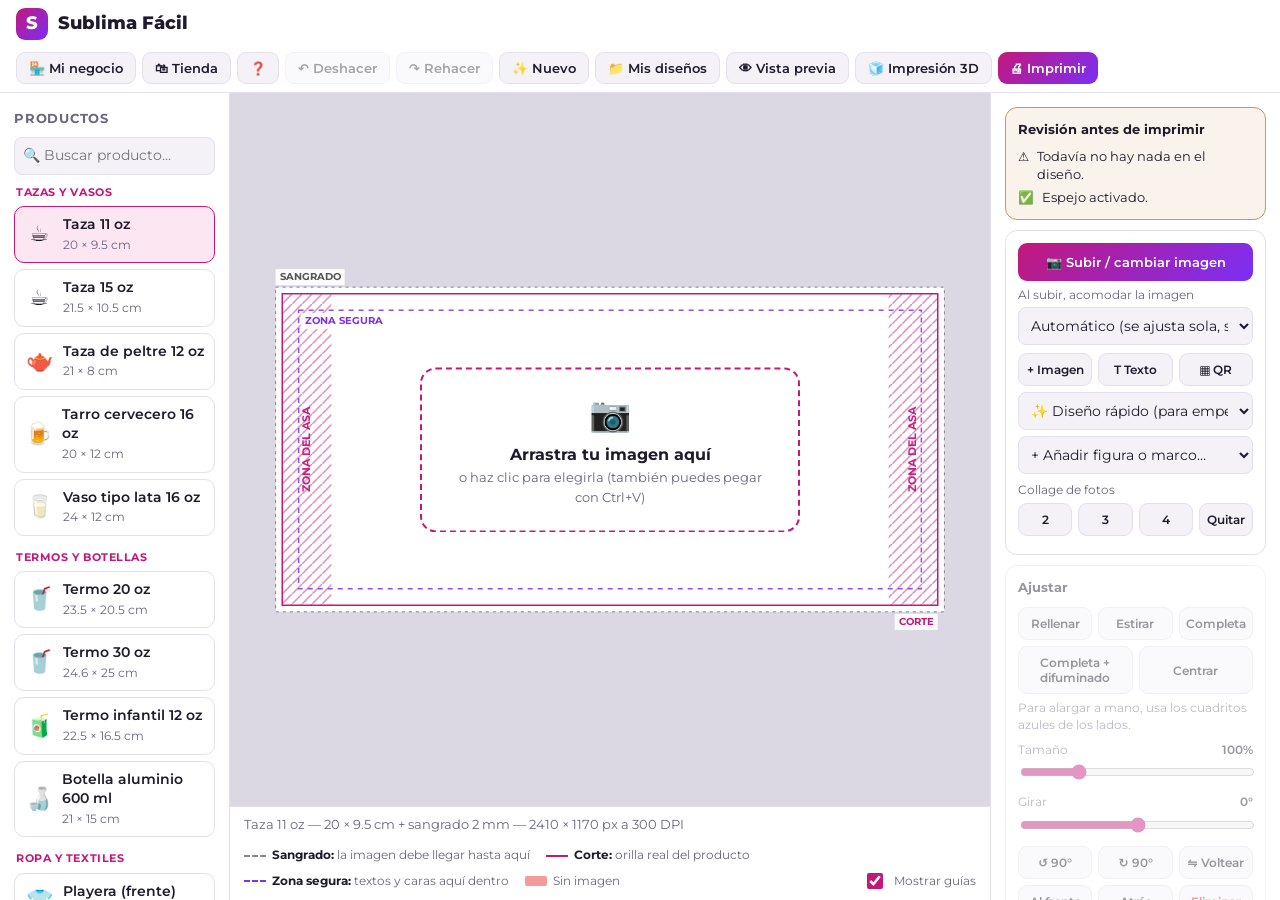
==== commit a0bd32ab: "ERP del negocio, tienda en línea y enlaces desde el editor Mi negocio (erp/): panel, venta rápida, c" ====
--- a/index.html
+++ b/index.html
@@ -215,6 +215,8 @@
   <div class="brand"><span class="logo">S</span> Sublima Fácil</div>
   <div class="tools">
     <button class="hbtn" id="btnInstall" hidden title="Instala el editor como app; funciona sin internet">⬇ Instalar app</button>
+    <a class="hbtn" href="erp/" target="_blank" rel="noopener" title="Pedidos, clientes, inventario y ventas" style="text-decoration:none">🏪 Mi negocio</a>
+    <a class="hbtn" href="tienda/" target="_blank" rel="noopener" title="Tu tienda en línea" style="text-decoration:none">🛍 Tienda</a>
     <button class="hbtn" id="btnHelp" title="Ayuda y atajos">❓</button>
     <button class="hbtn" id="btnUndo" title="Deshacer (Ctrl+Z)">↶ Deshacer</button>
     <button class="hbtn" id="btnRedo" title="Rehacer (Ctrl+Y)">↷ Rehacer</button>
@@ -488,6 +490,13 @@
     <section class="card">
       <h3>Guardar</h3>
       <label class="check"><input type="checkbox" id="mirror" checked> Espejo (para sublimar)</label>
+      <label class="f">Ajuste de color al imprimir</label>
+      <select id="printBoost" title="Al sublimar los colores suelen salir más apagados: esto los aviva solo en la impresión">
+        <option value="0">Sin ajuste (tal cual)</option>
+        <option value="8">Suave (+8 %)</option>
+        <option value="15">Medio (+15 %)</option>
+        <option value="25">Fuerte (+25 %)</option>
+      </select>
       <button id="btnPrint" class="btn primary">🖨 Editor de impresión</button>
       <button id="btnMock" class="btn">👁 Ver en el producto</button>
       <button id="btnDownload" class="btn">⬇ Descargar PNG (1 pieza)</button>
@@ -572,7 +581,36 @@
         <button class="btn primary" id="sheetPrint">🖨 Imprimir</button>
         <button class="btn" id="sheetDownload">⬇ Descargar hoja (PNG)</button>
       </div>
+      <button class="btn" id="btnComb" title="Mezcla este diseño con otros guardados en la misma hoja">🧩 Hoja combinada (varios diseños)</button>
       <p class="note">En la ventana de impresión elige <b>Escala: 100% / Tamaño real</b> y el mismo tamaño de hoja.</p>
+    </div>
+  </div>
+</dialog>
+
+<!-- Hoja combinada -->
+<dialog id="combDlg" class="wide">
+  <div class="dlg-head">
+    <div><h3>Hoja combinada</h3><span class="note">Junta varios diseños distintos (de cualquier producto) para aprovechar el papel.</span></div>
+    <button class="x" id="combClose" title="Cerrar">✕</button>
+  </div>
+  <div class="split">
+    <div>
+      <div class="pv-wrap"><canvas id="combPv"></canvas></div>
+      <div class="inline" id="combNav" style="justify-content:center;margin-top:8px" hidden>
+        <button class="btn" id="combPrev" style="width:auto;margin:0">◀</button>
+        <b id="combPageInfo"></b>
+        <button class="btn" id="combNext" style="width:auto;margin:0">▶</button>
+      </div>
+    </div>
+    <div>
+      <div id="combList"></div>
+      <select id="combAdd" style="margin-top:6px"></select>
+      <p id="combInfo" class="note" style="font-weight:600;color:var(--text)"></p>
+      <p class="note">Usa la hoja, la orientación, el espejo y las marcas de corte del editor de impresión.</p>
+      <div class="actions" style="flex-direction:column">
+        <button class="btn primary" id="combPrint">🖨 Imprimir</button>
+        <button class="btn" id="combDownload">⬇ Descargar (PNG)</button>
+      </div>
     </div>
   </div>
 </dialog>
@@ -857,7 +895,7 @@
   set(k, v) { try { localStorage.setItem(k, JSON.stringify(v)); } catch {} },
 };
 const settings = Object.assign(
-  { bleedMm: 2, guideOpacity: 50, guides: true, fitMode: 'auto', paper: 'a4', orient: 'auto', gap: 0.2, marks: true },
+  { bleedMm: 2, guideOpacity: 50, guides: true, fitMode: 'auto', printBoost: 0, paper: 'a4', orient: 'auto', gap: 0.2, marks: true },
   store.get('sf_settings', {}));
 const saveSettings = () => store.set('sf_settings', settings);
 
@@ -2466,7 +2504,7 @@
 $('btnDownload').onclick = async () => {
   if (!needDesign()) return;
   const m = $('mirror').checked;
-  download(await toPng(exportCanvas({ mirror: m })), `${fileName()}_${fmt(tpl.w)}x${fmt(tpl.h)}cm${m ? '_espejo' : ''}.png`);
+  download(await toPng(printCanvas({ mirror: m })), `${fileName()}_${fmt(tpl.w)}x${fmt(tpl.h)}cm${m ? '_espejo' : ''}.png`);
 };
 
 /* ---------- Editor de impresión (hoja con varias piezas) ---------- */
@@ -2552,7 +2590,7 @@
   l.text = text;
   const w1 = layerSize(l).w;
   if (w1 > w0) l.size = old.size * w0 / w1;
-  const c = exportCanvas({ mirror });
+  const c = printCanvas({ mirror });
   Object.assign(l, old);
   return c;
 }
@@ -2597,7 +2635,19 @@
   $('mirrorWarn').hidden = $('sheetMirror').checked || !hasText;
   $('mirrorWarn').textContent = '⚠ Sin espejo, los textos saldrán al revés en el producto.';
 }
-function rebuildPiece() { sheetPiece = exportCanvas({ mirror: $('sheetMirror').checked }); }
+function rebuildPiece() { sheetPiece = printCanvas({ mirror: $('sheetMirror').checked }); }
+// La pieza que va a la impresora: igual que el diseño, con el ajuste de color para sublimar si se eligió
+function printCanvas(opts) {
+  const c = exportCanvas(opts), k = settings.printBoost;
+  if (!k) return c;
+  const out = document.createElement('canvas'); out.width = c.width; out.height = c.height;
+  const x = out.getContext('2d');
+  x.filter = `saturate(${100 + k * 1.6}%) contrast(${100 + k * 0.6}%) brightness(${100 + k * 0.25}%)`;
+  x.drawImage(c, 0, 0);
+  return out;
+}
+$('printBoost').value = settings.printBoost;
+$('printBoost').onchange = e => { settings.printBoost = +e.target.value; saveSettings(); if ($('sheetDlg').open) { rebuildPiece(); updateSheet(); } };
 
 function openSheet() {
   if (!needDesign()) return;
@@ -2652,6 +2702,201 @@
 $('sheetDownload').onclick = () => busy(async () => {
   const m = $('sheetMirror').checked, pngs = await allSheetPngs(), base = `${fileName()}_hoja-${sheetL.paper.name}${m ? '_espejo' : ''}`;
   if (pngs.length === 1) { download(pngs[0], `${base}_${sheetQty}pzs.png`); return; }
+  const files = await Promise.all(pngs.map(async (b, i) => ({ name: `${base}_${i + 1}-de-${pngs.length}.png`, data: new Uint8Array(await b.arrayBuffer()) })));
+  download(makeZip(files), `${base}_${pngs.length}-hojas.zip`);
+});
+
+/* ---------- Hoja combinada: varios diseños distintos en la misma hoja ---------- */
+// Abre la ventana de impresión con varias hojas (cada PNG es una hoja de W × H cm)
+function printPngs(pngs, W, H, title) {
+  const w = window.open('', '_blank');
+  if (!w) { toast('El navegador bloqueó la ventana de impresión: permite las ventanas emergentes para esta página.', 'bad'); return; }
+  const urls = pngs.map(b => URL.createObjectURL(b));
+  // margin:0 evita que el navegador imprima título, fecha y ruta del archivo
+  w.document.write(`<!doctype html><html><head><title>${esc(title)}</title>
+    <style>@page{size:${W}cm ${H}cm;margin:0}html,body{margin:0;padding:0}
+    img{display:block;width:${W}cm;height:${(H - 0.02).toFixed(2)}cm;break-after:page}img:last-of-type{break-after:auto}</style></head>
+    <body>${urls.map(u => `<img src="${u}">`).join('')}
+    <script>var n=0,imgs=document.images;for(var i=0;i<imgs.length;i++)imgs[i].onload=function(){if(++n===imgs.length)setTimeout(function(){print()},300)};<\/script></body></html>`);
+  w.document.close();
+}
+
+const comb = { items: [], pages: [], page: 0, W: 0, H: 0 };
+// Pieza lista para imprimir de un diseño guardado: se cambia el editor a ese diseño un instante
+// (sin esperas a la mitad, para que nada más vea el cambio) y se regresa todo como estaba.
+async function pieceFromDoc(doc, mirror) {
+  const t = allTemplates().find(x => x.id === doc.tplId) || doc.tpl;
+  const ls = [];
+  for (const o of doc.layers || []) {
+    const l = { ...o };
+    if (l.type === 'image') {
+      try { l.orig = await blobToImage(l.blob); } catch { continue; }
+      l.cut = l.cutTol > 0 ? removeBg(l.orig, l.cutTol) : null;
+    }
+    ls.push(l);
+  }
+  const saved = { tpl, PW, PH, layers, cells, bgColor, bgColor2, bgClear, sel };
+  try {
+    tpl = t; PW = cm2px(t.w); PH = cm2px(t.h);
+    layers = ls; cells = doc.cells || [];
+    bgColor = doc.bgColor || '#ffffff'; bgColor2 = doc.bgColor2 || null; bgClear = !!doc.bgClear;
+    layers.forEach(l => l.fit && refit(l));
+    return printCanvas({ mirror });
+  } finally {
+    ({ tpl, PW, PH, layers, cells, bgColor, bgColor2, bgClear, sel } = saved);
+  }
+}
+
+// Acomodo que llena los huecos: cada pieza (de la más grande a la más chica) va al espacio libre
+// donde mejor quepa, girada o no; el espacio que sobra se parte en dos rectángulos libres.
+function packPieces(pieces, W, H, m, gap) {
+  const UW = W - 2 * m + gap, UH = H - 2 * m + gap;
+  const list = pieces.map(p => ({ ...p })).sort((a, b) => Math.max(b.wcm, b.hcm) * Math.min(b.wcm, b.hcm) - Math.max(a.wcm, a.hcm) * Math.min(a.wcm, a.hcm));
+  const pages = [];
+  for (const p of list) {
+    let best = null;
+    const tryPage = (pg, pi) => pg.free.forEach((fr, fi) => {
+      for (const rot of [false, true]) {
+        const w = (rot ? p.hcm : p.wcm) + gap, h = (rot ? p.wcm : p.hcm) + gap;
+        if (w > fr.w + 1e-6 || h > fr.h + 1e-6) continue;
+        const score = Math.min(fr.w - w, fr.h - h);
+        if (!best || pi < best.pi || (pi === best.pi && score < best.score)) best = { pi, fi, rot, w, h, score };
+      }
+    });
+    pages.forEach(tryPage);
+    if (!best) {
+      const pg = { free: [{ x: 0, y: 0, w: UW, h: UH }], placed: [] };
+      pages.push(pg); tryPage(pg, pages.length - 1);
+      if (!best) return null;   // no cabe ni en una hoja vacía
+    }
+    const pg = pages[best.pi], fr = pg.free.splice(best.fi, 1)[0];
+    pg.placed.push({ ...p, x: m + fr.x, y: m + fr.y, w: best.w - gap, h: best.h - gap, rot: best.rot });
+    const restW = fr.w - best.w, restH = fr.h - best.h;
+    const parts = restW < restH
+      ? [{ x: fr.x + best.w, y: fr.y, w: restW, h: best.h }, { x: fr.x, y: fr.y + best.h, w: fr.w, h: restH }]
+      : [{ x: fr.x + best.w, y: fr.y, w: restW, h: fr.h }, { x: fr.x, y: fr.y + best.h, w: best.w, h: restH }];
+    pg.free.push(...parts.filter(r => r.w > 0.5 && r.h > 0.5));
+  }
+  return pages.map(pg => pg.placed);
+}
+
+function drawCombPage(placed) {
+  const toPx = v => v / 2.54 * DPI;
+  const c = document.createElement('canvas');
+  c.width = cm2px(comb.W); c.height = cm2px(comb.H);
+  const x = c.getContext('2d');
+  x.fillStyle = '#fff'; x.fillRect(0, 0, c.width, c.height);
+  for (const p of placed) {
+    x.save();
+    if (p.rot) { x.translate(toPx(p.x) + p.canvas.height, toPx(p.y)); x.rotate(Math.PI / 2); } else x.translate(toPx(p.x), toPx(p.y));
+    x.drawImage(p.canvas, 0, 0);
+    x.restore();
+    if (settings.marks) {
+      // Esquinas de corte en la línea de corte de cada pieza (quedan en el espacio entre piezas)
+      const b = p.bleedCm, L = 0.25;
+      const x0 = p.x + b, y0 = p.y + b, x1 = p.x + p.w - b, y1 = p.y + p.h - b;
+      x.strokeStyle = '#555'; x.lineWidth = 2; x.beginPath();
+      for (const [cx, cy, dx, dy] of [[x0, y0, -1, -1], [x1, y0, 1, -1], [x0, y1, -1, 1], [x1, y1, 1, 1]]) {
+        x.moveTo(toPx(cx + dx * (b + 0.05)), toPx(cy)); x.lineTo(toPx(cx + dx * (b + 0.05 + L)), toPx(cy));
+        x.moveTo(toPx(cx), toPx(cy + dy * (b + 0.05))); x.lineTo(toPx(cx), toPx(cy + dy * (b + 0.05 + L)));
+      }
+      x.stroke();
+    }
+  }
+  return c;
+}
+
+async function updateComb() {
+  const mirror = $('sheetMirror').checked, paper = PAPERS[settings.paper];
+  const gap = Math.max(+settings.gap || 0, settings.marks ? 0.7 : 0.2);
+  const pieces = [];
+  for (const it of comb.items) {
+    if (!it.canvas || it.mirror !== mirror || it.boost !== settings.printBoost) {
+      it.canvas = it.doc ? await pieceFromDoc(it.doc, mirror) : printCanvas({ mirror });
+      it.mirror = mirror; it.boost = settings.printBoost;
+      it.wcm = px2cm(it.canvas.width); it.hcm = px2cm(it.canvas.height);
+    }
+    for (let q = 0; q < it.qty; q++) pieces.push({ canvas: it.canvas, wcm: it.wcm, hcm: it.hcm, bleedCm: it.bleedCm });
+  }
+  // Se prueba la hoja vertical y horizontal y se queda la que use menos hojas
+  let best = null;
+  for (const o of settings.orient === 'auto' ? ['v', 'h'] : [settings.orient]) {
+    const W = o === 'v' ? paper.w : paper.h, H = o === 'v' ? paper.h : paper.w;
+    const pages = packPieces(pieces, W, H, 0.5, gap);
+    if (pages && (!best || pages.length < best.pages.length)) best = { pages, W, H, o };
+  }
+  comb.pages = best ? best.pages : [];
+  if (best) { comb.W = best.W; comb.H = best.H; }
+  comb.page = Math.min(comb.page, Math.max(0, comb.pages.length - 1));
+  renderCombList();
+  const pv = $('combPv'), info = $('combInfo');
+  if (!best) {
+    info.textContent = 'Alguna pieza no cabe en esta hoja. Elige una hoja más grande.';
+    pv.width = 1; pv.height = 1; $('combPrint').disabled = $('combDownload').disabled = true; return;
+  }
+  const page = drawCombPage(comb.pages[comb.page]);
+  pv.width = 620; pv.height = Math.round(620 * page.height / page.width);
+  pv.getContext('2d').drawImage(page, 0, 0, pv.width, pv.height);
+  info.textContent = `${pieces.length} piezas en ${comb.pages.length} hoja${comb.pages.length > 1 ? 's' : ''} ${paper.name} ${best.o === 'v' ? 'vertical' : 'horizontal'}.`;
+  $('combNav').hidden = comb.pages.length < 2;
+  $('combPageInfo').textContent = `Hoja ${comb.page + 1} de ${comb.pages.length}`;
+  $('combPrint').disabled = $('combDownload').disabled = !pieces.length;
+}
+
+function renderCombList() {
+  const list = $('combList');
+  list.innerHTML = '';
+  comb.items.forEach((it, i) => {
+    const row = document.createElement('div');
+    row.className = 'inline'; row.style.cssText = 'gap:8px;margin-bottom:6px';
+    row.innerHTML = `<span style="flex:1;font-size:13px"><b></b><br><span class="note"></span></span>
+      <input type="number" min="0" max="200" style="width:64px" title="Cantidad">
+      <button class="x" title="Quitar">✕</button>`;
+    row.querySelector('b').textContent = it.name;
+    row.querySelector('.note').textContent = it.wcm ? `${it.wcm.toFixed(1)} × ${it.hcm.toFixed(1)} cm` : '';
+    const qty = row.querySelector('input'); qty.value = it.qty;
+    qty.onchange = () => { it.qty = Math.max(0, Math.round(+qty.value || 0)); updateComb(); };
+    row.querySelector('button').onclick = () => { comb.items.splice(i, 1); updateComb(); };
+    list.appendChild(row);
+  });
+}
+
+async function openComb() {
+  if (!needDesign()) return;
+  comb.items = [{ name: `Diseño actual (${tpl.name})`, qty: 1, bleedCm: px2cm(B) }];
+  comb.page = 0;
+  const sel_ = $('combAdd');
+  sel_.innerHTML = '<option value="">+ Agregar un diseño guardado…</option>';
+  try {
+    const list = (await idb.all('designs')).sort((a, b) => b.date - a.date);
+    comb.saved = list;
+    list.forEach((d, i) => { const o = document.createElement('option'); o.value = i; o.textContent = `${d.name} · ${d.product}`; sel_.appendChild(o); });
+    if (!list.length) sel_.innerHTML = '<option value="">(Guarda diseños en "Mis diseños" para combinarlos)</option>';
+  } catch { sel_.innerHTML = '<option value="">(Este navegador no permite diseños guardados)</option>'; }
+  $('sheetDlg').close();
+  $('combDlg').showModal();
+  busy(updateComb);
+}
+$('combAdd').onchange = e => {
+  const d = comb.saved && comb.saved[+e.target.value];
+  e.target.value = '';
+  if (!d) return;
+  comb.items.push({ name: d.name, doc: d.doc, qty: 1, bleedCm: px2cm(B) });
+  busy(updateComb);
+};
+$('btnComb').onclick = openComb;
+$('combClose').onclick = () => $('combDlg').close();
+$('combPrev').onclick = () => { if (comb.page > 0) { comb.page--; updateComb(); } };
+$('combNext').onclick = () => { if (comb.page < comb.pages.length - 1) { comb.page++; updateComb(); } };
+async function combPngs() {
+  const out = [];
+  for (const placed of comb.pages) out.push(await toPng(drawCombPage(placed)));
+  return out;
+}
+$('combPrint').onclick = () => busy(async () => printPngs(await combPngs(), comb.W, comb.H, 'Hoja combinada'));
+$('combDownload').onclick = () => busy(async () => {
+  const pngs = await combPngs(), base = `hoja-combinada_${PAPERS[settings.paper].name}`;
+  if (pngs.length === 1) { download(pngs[0], `${base}.png`); return; }
   const files = await Promise.all(pngs.map(async (b, i) => ({ name: `${base}_${i + 1}-de-${pngs.length}.png`, data: new Uint8Array(await b.arrayBuffer()) })));
   download(makeZip(files), `${base}_${pngs.length}-hojas.zip`);
 });
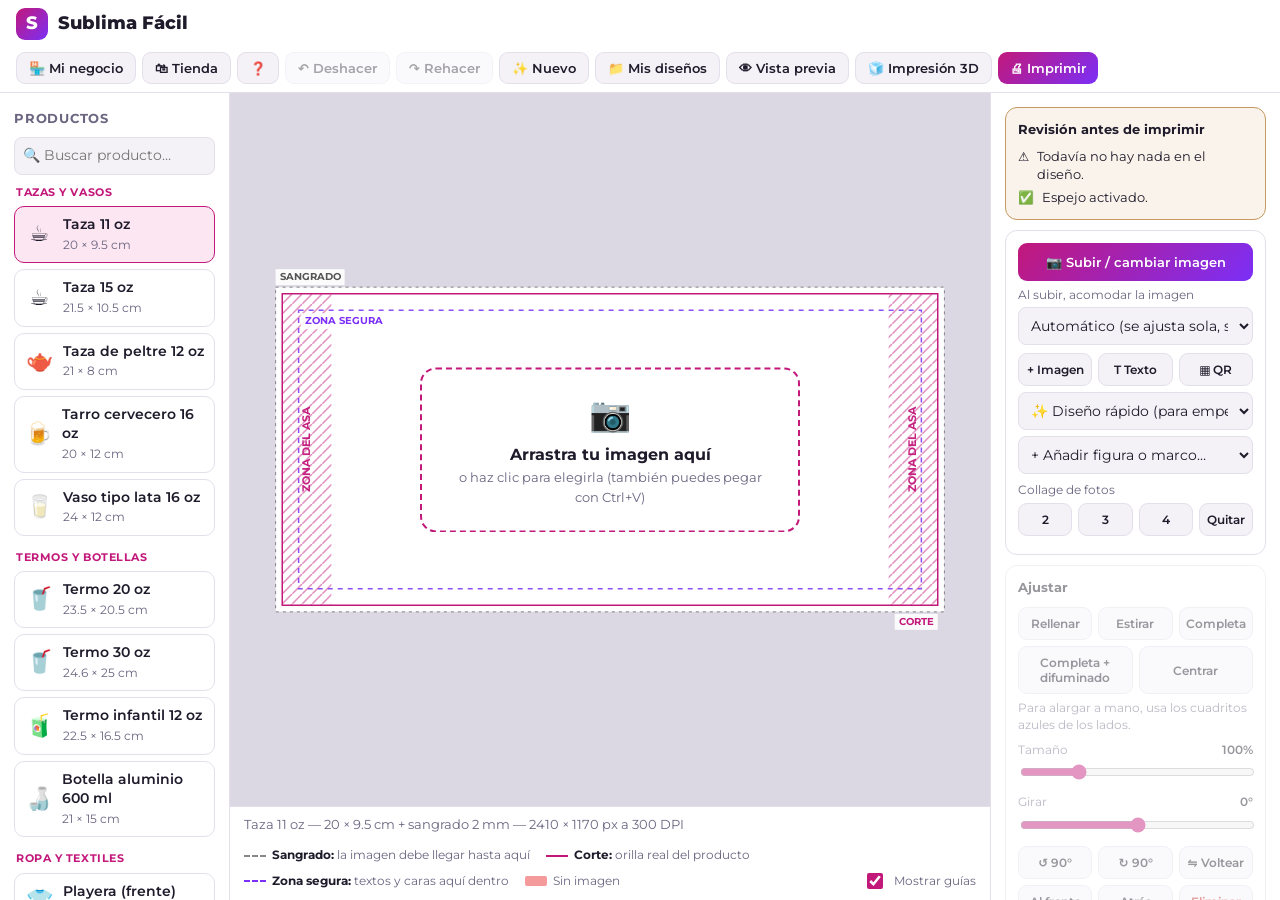
==== commit 22df2158: "Cotizar desde el editor Botón "Cotizar este diseño": guarda el diseño en Mis diseños y abre Mi negoc" ====
--- a/index.html
+++ b/index.html
@@ -500,6 +500,7 @@
       <button id="btnPrint" class="btn primary">🖨 Editor de impresión</button>
       <button id="btnMock" class="btn">👁 Ver en el producto</button>
       <button id="btnDownload" class="btn">⬇ Descargar PNG (1 pieza)</button>
+      <button id="btnQuote" class="btn" title="Guarda el diseño y abre una cotización en Mi negocio">💲 Cotizar este diseño</button>
       <p class="note">Se guarda a 300 DPI con la medida exacta del producto.</p>
     </section>
   </aside>
@@ -1893,6 +1894,23 @@
 $('btnAddImg').onclick = () => pickFiles({});
 $('btnAddText').onclick = addText;
 $('btnHelp').onclick = () => $('helpDlg').showModal();
+// Cotizar: guarda el diseño en "Mis diseños" y abre Mi negocio con una cotización ya llena
+$('btnQuote').onclick = () => {
+  if (!needDesign()) return;
+  const fecha = new Date().toLocaleString('es-MX', { dateStyle: 'short', timeStyle: 'short' });
+  const name = `Cotización ${tpl.name} ${fecha}`;
+  const textos = layers.filter(l => l.type === 'text').map(l => l.text.replace(/\s+/g, ' ').trim()).filter(Boolean);
+  // Primero se deja la cotización y luego se abre Mi negocio, que la lee al iniciar
+  store.set('sf_cotizar', {
+    t: Date.now(), producto: tpl.name, cantidad: 1,
+    personalizacion: textos.length ? 'Texto: ' + textos.join(' / ') : 'Diseño personalizado',
+    notas: `Diseño hecho en el editor: ${tpl.name} (${fmt(tpl.w)} × ${fmt(tpl.h)} cm). Guardado en “Mis diseños” como “${name}”.`,
+  });
+  if (!window.open('erp/#pedidos', '_blank')) toast('Permite las ventanas emergentes para abrir Mi negocio.', 'warn');
+  const thumb = exportCanvas({ bleed: false, scale: Math.min(1, 240 / Math.max(PW, PH)) }).toDataURL('image/png');
+  idb.put('designs', { id: 'd' + Date.now(), name, date: Date.now(), product: tpl.name, thumb, doc: docData() })
+    .catch(() => toast('No se pudo guardar el diseño en "Mis diseños"; descárgalo para no perderlo.', 'warn'));
+};
 $('helpClose').onclick = () => $('helpDlg').close();
 
 /* Diseños rápidos: fondo, textos y adornos listos para cambiar; las fotos que ya estén se conservan */
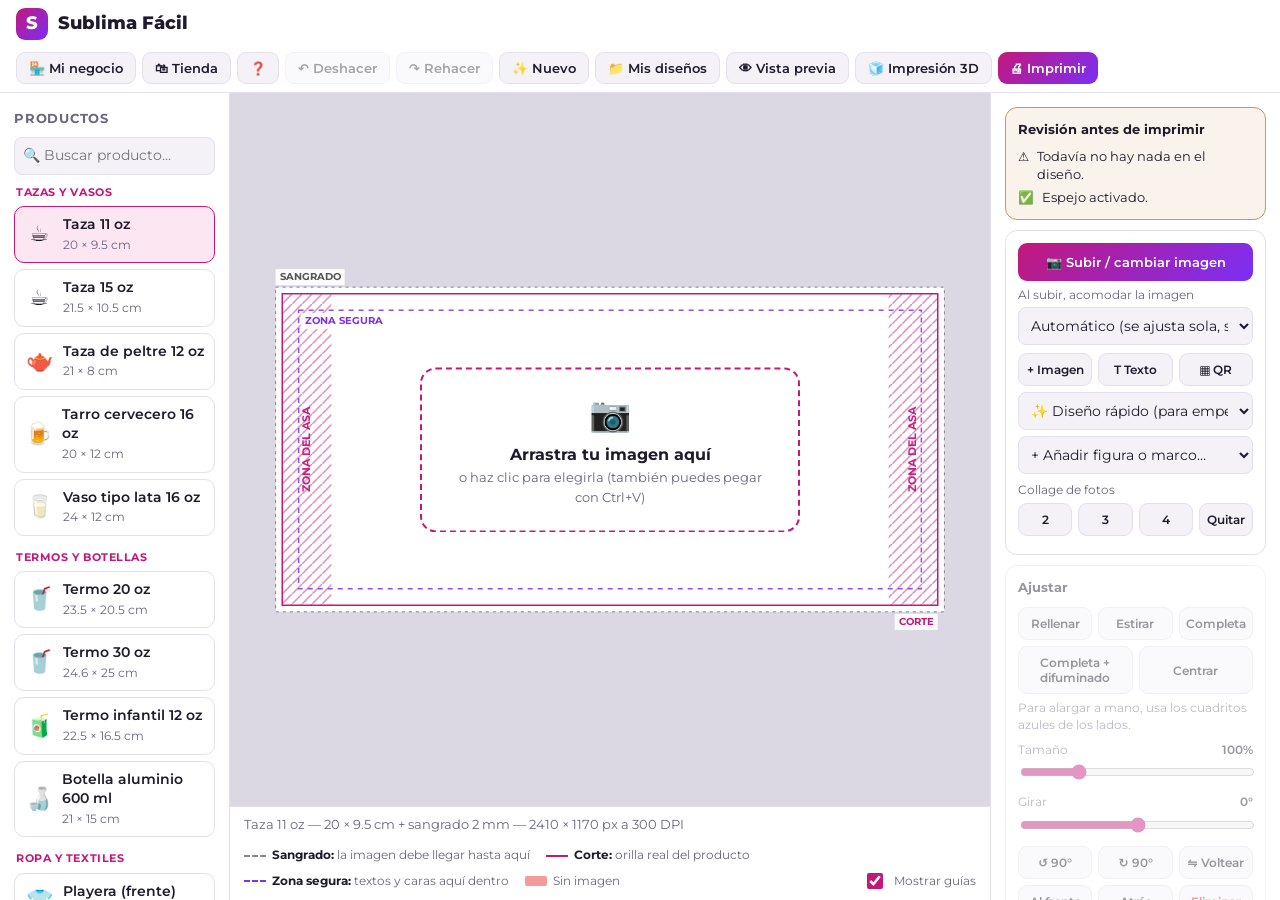
==== commit 2b16c1a2: "Abrir el editor con el producto elegido desde la tienda El enlace "Pruébalo en el editor" de cada pr" ====
--- a/index.html
+++ b/index.html
@@ -3901,13 +3901,33 @@
 
 /* ---------- Inicio ---------- */
 new ResizeObserver(() => { if (tpl) { fit(); render(); } }).observe(stage);
+// Enlace desde la tienda o el ERP: index.html#producto=Taza 11 oz personalizada → abre esa plantilla
+function templateFromLink() {
+  const m = /producto=([^&]+)/.exec(location.hash);
+  if (!m) return;
+  history.replaceState(null, '', location.pathname);
+  const norm = s => s.toLowerCase().normalize('NFD').replace(/\p{M}/gu, '').replace(/[^a-z0-9 ]/g, ' ');
+  const words = norm(decodeURIComponent(m[1])).split(/\s+/).filter(w => w.length > 1);
+  let best = null, bestScore = 0;
+  for (const t of allTemplates()) {
+    const n = norm(t.name);
+    if (!words.length || !n.includes(words[0])) continue;   // el tipo (taza, termo…) debe coincidir
+    const score = words.filter(w => n.includes(w)).length;
+    if (score > bestScore) { best = t; bestScore = score; }
+  }
+  if (best && best !== tpl) { setTemplate(best); toast(`Plantilla lista: ${best.name}. Sube tu imagen.`); }
+}
+
 (async () => {
   try {
     const d = await idb.get('kv', 'current');
-    if (d && ((d.layers && d.layers.length) || (d.cells && d.cells.length))) { await loadDoc(d); return; }
+    if (d && ((d.layers && d.layers.length) || (d.cells && d.cells.length))) await loadDoc(d);
   } catch {}
-  const last = store.get('sf_last', null);
-  setTemplate(allTemplates().find(t => t.id === last) || BASE[0]);
+  if (!tpl) {
+    const last = store.get('sf_last', null);
+    setTemplate(allTemplates().find(t => t.id === last) || BASE[0]);
+  }
+  templateFromLink();
 })();
 </script>
 </body>
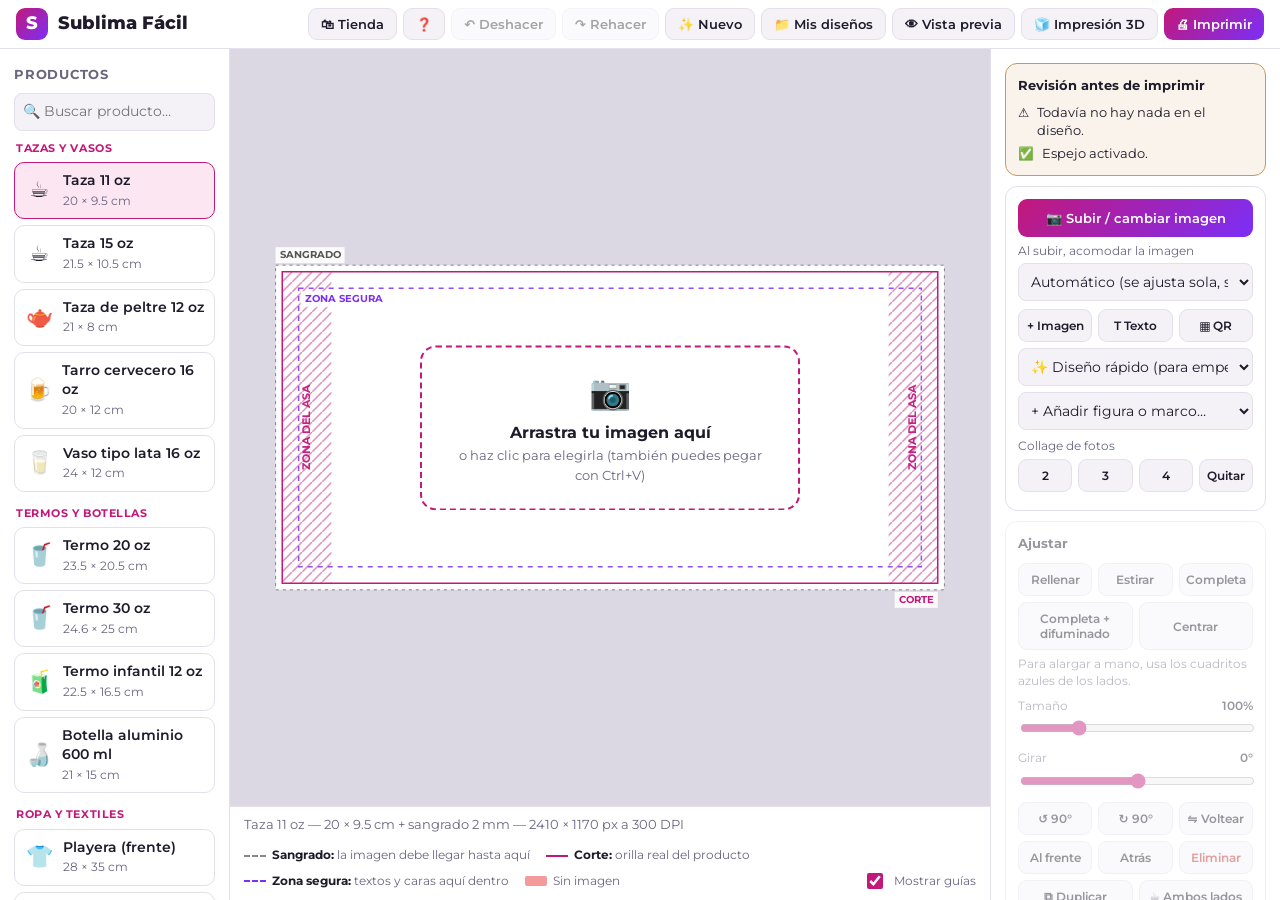
==== commit 06e37178: "Pago con tarjeta en la tienda, guías automáticas y PIN Tienda: "Pagar con tarjeta" con envío a domic" ====
--- a/index.html
+++ b/index.html
@@ -215,7 +215,7 @@
   <div class="brand"><span class="logo">S</span> Sublima Fácil</div>
   <div class="tools">
     <button class="hbtn" id="btnInstall" hidden title="Instala el editor como app; funciona sin internet">⬇ Instalar app</button>
-    <a class="hbtn" href="erp/" target="_blank" rel="noopener" title="Pedidos, clientes, inventario y ventas" style="text-decoration:none">🏪 Mi negocio</a>
+    <a class="hbtn" id="lnkNegocio" href="erp/" target="_blank" rel="noopener" title="Pedidos, clientes, inventario y ventas" style="text-decoration:none" hidden>🏪 Mi negocio</a>
     <a class="hbtn" href="tienda/" target="_blank" rel="noopener" title="Tu tienda en línea" style="text-decoration:none">🛍 Tienda</a>
     <button class="hbtn" id="btnHelp" title="Ayuda y atajos">❓</button>
     <button class="hbtn" id="btnUndo" title="Deshacer (Ctrl+Z)">↶ Deshacer</button>
@@ -529,6 +529,9 @@
       <option value="keychain">Llavero</option>
       <option value="pen">Pluma</option>
       <option value="cap">Gorra</option>
+      <option value="mousepad">Mousepad</option>
+      <option value="puzzle">Rompecabezas</option>
+      <option value="pin">Botón / pin</option>
     </select>
     <div class="actions">
       <button type="button" class="btn" id="tCancel">Cancelar</button>
@@ -1060,31 +1063,44 @@
 function drawText(c, l) {
   const m = textLayout(l), curve = l.curve || 0, align = l.align || 'center', n = m.lines.length;
   c.font = fontStr(l); c.textBaseline = 'middle'; c.textAlign = 'center';
-  if (l.shadow) { c.shadowColor = 'rgba(0,0,0,.4)'; c.shadowBlur = l.size * 0.12; c.shadowOffsetX = c.shadowOffsetY = l.size * 0.05; }
-  const strokeOn = l.stroke, strokeW = l.size * (l.strokeW ?? 14) / 100;
-  const glyph = (ch, x, y, rot) => {
-    c.save(); c.translate(x, y); if (rot) c.rotate(rot);
-    if (strokeOn) { c.lineJoin = 'round'; c.lineWidth = strokeW; c.strokeStyle = l.strokeColor || '#ffffff'; c.strokeText(ch, 0, 0); }
-    c.fillStyle = l.color; c.fillText(ch, 0, 0);
-    c.restore();
-  };
+  // Posición y giro de cada letra
+  const glyphs = [];
   m.lines.forEach((L, i) => {
     // Con curva el bloque se centra contando lo que baja (o sube) el arco
     const y = (i - (n - 1) / 2) * m.lh + (curve > 0 ? -m.sag / 2 : curve < 0 ? m.sag / 2 : 0);
     if (!curve) {
-      const x0 = align === 'left' ? -m.w / 2 : align === 'right' ? m.w / 2 - L.len : -L.len / 2;
-      let x = x0;
-      for (const { ch, w } of L.chars) { glyph(ch, x + (w - m.sp) / 2, y, 0); x += w; }
+      let x = align === 'left' ? -m.w / 2 : align === 'right' ? m.w / 2 - L.len : -L.len / 2;
+      for (const { ch, w } of L.chars) { glyphs.push([ch, x + (w - m.sp) / 2, y, 0]); x += w; }
       return;
     }
     const dir = curve > 0 ? 1 : -1;
     let a = -L.len / L.R / 2;
     for (const { ch, w } of L.chars) {
       const mid = a + (w - m.sp) / 2 / L.R;
-      glyph(ch, L.R * Math.sin(mid), y + dir * L.R * (1 - Math.cos(mid)), dir * mid);
+      glyphs.push([ch, L.R * Math.sin(mid), y + dir * L.R * (1 - Math.cos(mid)), dir * mid]);
       a += w / L.R;
     }
   });
+  // La sombra de canvas no sigue la escala ni el espejo: se calcula con la transformación actual
+  const setShadow = on => {
+    if (!on) { c.shadowColor = 'transparent'; return; }
+    const t = c.getTransform(), o = l.size * 0.05;
+    c.shadowColor = 'rgba(0,0,0,.4)';
+    c.shadowBlur = l.size * 0.12 * Math.hypot(t.a, t.b);
+    c.shadowOffsetX = (t.a + t.c) * o; c.shadowOffsetY = (t.b + t.d) * o;
+  };
+  const pass = draw => glyphs.forEach(([ch, x, y, rot]) => {
+    c.save(); c.translate(x, y); if (rot) c.rotate(rot);
+    draw(ch); c.restore();
+  });
+  // Todos los contornos primero y luego todos los rellenos: así el contorno de una letra
+  // no tapa a la anterior (importa en letras cursivas que se unen)
+  if (l.stroke) {
+    c.lineJoin = 'round'; c.lineWidth = l.size * (l.strokeW ?? 14) / 100; c.strokeStyle = l.strokeColor || '#ffffff';
+    c.save(); setShadow(l.shadow); pass(ch => c.strokeText(ch, 0, 0)); c.restore();
+  }
+  c.fillStyle = l.color;
+  c.save(); setShadow(l.shadow && !l.stroke); pass(ch => c.fillText(ch, 0, 0)); c.restore();
 }
 
 function cellRect(i) {
@@ -1818,7 +1834,7 @@
   clearTimeout(saveT);
   loading = true;
   try {
-    const t = allTemplates().find(x => x.id === d.tplId) || d.tpl;
+    const t = docTemplate(d);
     layers = []; cells = []; sel = null;
     setTemplate(t, false);
     const ls = [];
@@ -1893,6 +1909,9 @@
 $('btnUpload').onclick = () => pickFiles({ replace: true });
 $('btnAddImg').onclick = () => pickFiles({});
 $('btnAddText').onclick = addText;
+// El acceso a Mi negocio solo se muestra en el navegador del dueño (donde ya se abrió Mi negocio)
+$('lnkNegocio').hidden = store.get('erp_dueno', null) !== 1;
+$('btnQuote').hidden = $('lnkNegocio').hidden;
 $('btnHelp').onclick = () => $('helpDlg').showModal();
 // Cotizar: guarda el diseño en "Mis diseños" y abre Mi negocio con una cotización ya llena
 $('btnQuote').onclick = () => {
@@ -1962,7 +1981,13 @@
   layers.push(l);
   return l;
 }
-$('preset').onchange = e => { if (e.target.value) applyPreset(e.target.value); e.target.value = ''; };
+$('preset').onchange = async e => {
+  const key = e.target.value; e.target.value = '';
+  if (!key) return;
+  const P = PRESETS[key];
+  await loadFonts([P.tFont, P.nFont].filter(Boolean).map(font => ({ type: 'text', font, size: 40 })));
+  applyPreset(key);
+};
 // Doble clic en un texto: ir directo a escribir
 cv.addEventListener('dblclick', () => { if (sel && sel.type === 'text') { $('txt').focus(); $('txt').select(); } });
 
@@ -2127,7 +2152,9 @@
 // Taza: la misma pieza centrada en cada lado del asa (las orillas del diseño quedan junto al asa)
 $('btnBothSides').onclick = () => {
   if (!sel) return;
-  const a = sel, b = cloneLayer(a), { w, h } = layerSize(a);
+  if (sel.frame) { toast('Selecciona la imagen o el texto que quieres en los dos lados.', 'warn'); return; }
+  const a = sel, b = cloneLayer(a), sz = layerSize(a), turned = Math.abs(Math.sin(a.rot * Math.PI / 180)) > 0.7;
+  const w = turned ? sz.h * (a.sy || 1) / (a.sx || 1) : sz.w, h = turned ? sz.w * (a.sx || 1) / (a.sy || 1) : sz.h;
   const halfW = PW / 2 - cm2px(HANDLE_CM) - cm2px(SAFE_CM), maxH = PH - 2 * cm2px(SAFE_CM);
   const s = Math.min(halfW / (w * (a.sx || 1)), maxH / (h * (a.sy || 1)), a.s);
   for (const [l, x] of [[a, PW / 4], [b, PW * 3 / 4]]) Object.assign(l, { x, y: PH / 2, s, fit: null, blurBg: false, cell: null });
@@ -2375,7 +2402,7 @@
   const d = c.getContext('2d').getImageData(x0, y0, x1 - x0, y1 - y0).data;
   let sum = 0, n = 0, sq = 0;
   for (let i = 0; i < d.length; i += 4) {
-    const L = (0.299 * d[i] + 0.587 * d[i + 1] + 0.114 * d[i + 2]) / 255;
+    const L = d[i + 3] < 128 ? 1 : (0.299 * d[i] + 0.587 * d[i + 1] + 0.114 * d[i + 2]) / 255;
     sum += L; sq += L * L; n++;
   }
   const avg = sum / n, busyBg = Math.sqrt(Math.max(0, sq / n - avg * avg)) > 0.18;
@@ -2702,21 +2729,7 @@
   for (let p = 0; p < sheetPages(); p++) out.push(await toPng(buildSheet(getSheetPiece, sheetL, pageQty(p), p * sheetL.n)));
   return out;
 }
-$('sheetPrint').onclick = async () => {
-  const w = window.open('', '_blank');
-  if (!w) { toast('El navegador bloqueó la ventana de impresión: permite las ventanas emergentes para esta página.', 'bad'); return; }
-  w.document.write('<p style="font:16px sans-serif;padding:20px">Preparando impresión…</p>');
-  const urls = (await allSheetPngs()).map(b => URL.createObjectURL(b));
-  const { W, H } = sheetL;
-  // margin:0 evita que el navegador imprima título, fecha y ruta del archivo
-  w.document.open();
-  w.document.write(`<!doctype html><html><head><title>${esc(tpl.name)}</title>
-    <style>@page{size:${W}cm ${H}cm;margin:0}html,body{margin:0;padding:0}
-    img{display:block;width:${W}cm;height:${(H - 0.02).toFixed(2)}cm;break-after:page}img:last-of-type{break-after:auto}</style></head>
-    <body>${urls.map(u => `<img src="${u}">`).join('')}
-    <script>var n=0,imgs=document.images;for(var i=0;i<imgs.length;i++)imgs[i].onload=function(){if(++n===imgs.length)setTimeout(function(){print()},300)};<\/script></body></html>`);
-  w.document.close();
-};
+$('sheetPrint').onclick = () => printJob(allSheetPngs, sheetL.W, sheetL.H, tpl.name);
 $('sheetDownload').onclick = () => busy(async () => {
   const m = $('sheetMirror').checked, pngs = await allSheetPngs(), base = `${fileName()}_hoja-${sheetL.paper.name}${m ? '_espejo' : ''}`;
   if (pngs.length === 1) { download(pngs[0], `${base}_${sheetQty}pzs.png`); return; }
@@ -2726,11 +2739,23 @@
 
 /* ---------- Hoja combinada: varios diseños distintos en la misma hoja ---------- */
 // Abre la ventana de impresión con varias hojas (cada PNG es una hoja de W × H cm)
-function printPngs(pngs, W, H, title) {
+let printing = false;
+// Abre la ventana al momento del clic (si no, el navegador la bloquea) y luego genera las hojas
+async function printJob(makePngs, W, H, title) {
+  if (printing) return;
   const w = window.open('', '_blank');
   if (!w) { toast('El navegador bloqueó la ventana de impresión: permite las ventanas emergentes para esta página.', 'bad'); return; }
+  w.document.write('<p style="font:16px sans-serif;padding:20px">Preparando impresión…</p>');
+  printing = true; document.body.style.cursor = 'wait';
+  try { printPngs(await makePngs(), W, H, title, w); }
+  catch (err) { w.close(); toast(err.message || 'No se pudo preparar la impresión.', 'bad'); }
+  finally { printing = false; document.body.style.cursor = ''; }
+}
+function printPngs(pngs, W, H, title, w) {
   const urls = pngs.map(b => URL.createObjectURL(b));
+  setTimeout(() => urls.forEach(u => URL.revokeObjectURL(u)), 120000);   // tiempo de sobra para imprimir
   // margin:0 evita que el navegador imprima título, fecha y ruta del archivo
+  w.document.open();
   w.document.write(`<!doctype html><html><head><title>${esc(title)}</title>
     <style>@page{size:${W}cm ${H}cm;margin:0}html,body{margin:0;padding:0}
     img{display:block;width:${W}cm;height:${(H - 0.02).toFixed(2)}cm;break-after:page}img:last-of-type{break-after:auto}</style></head>
@@ -2740,10 +2765,17 @@
 }
 
 const comb = { items: [], pages: [], page: 0, W: 0, H: 0 };
+function docTemplate(d) {
+  const live = allTemplates().find(x => x.id === d.tplId);
+  if (live && (!d.tpl || (live.w === d.tpl.w && live.h === d.tpl.h && live.shape === d.tpl.shape))) return live;
+  return d.tpl || live;
+}
+// Las letras de Google se descargan al usarse; hay que esperarlas antes de dibujar o medir
+const loadFonts = ls => Promise.all(ls.filter(l => l.type === 'text').map(l => document.fonts.load(fontStr(l)).catch(() => {})));
 // Pieza lista para imprimir de un diseño guardado: se cambia el editor a ese diseño un instante
 // (sin esperas a la mitad, para que nada más vea el cambio) y se regresa todo como estaba.
 async function pieceFromDoc(doc, mirror) {
-  const t = allTemplates().find(x => x.id === doc.tplId) || doc.tpl;
+  const t = docTemplate(doc);
   const ls = [];
   for (const o of doc.layers || []) {
     const l = { ...o };
@@ -2753,6 +2785,7 @@
     }
     ls.push(l);
   }
+  await loadFonts(ls);
   const saved = { tpl, PW, PH, layers, cells, bgColor, bgColor2, bgClear, sel };
   try {
     tpl = t; PW = cm2px(t.w); PH = cm2px(t.h);
@@ -2825,6 +2858,7 @@
 }
 
 async function updateComb() {
+  if (!$('combDlg').open) return;   // se cerró mientras se preparaba
   const mirror = $('sheetMirror').checked, paper = PAPERS[settings.paper];
   const gap = Math.max(+settings.gap || 0, settings.marks ? 0.7 : 0.2);
   const pieces = [];
@@ -2904,6 +2938,7 @@
 };
 $('btnComb').onclick = openComb;
 $('combClose').onclick = () => $('combDlg').close();
+$('combDlg').addEventListener('close', () => { comb.items = []; comb.pages = []; });
 $('combPrev').onclick = () => { if (comb.page > 0) { comb.page--; updateComb(); } };
 $('combNext').onclick = () => { if (comb.page < comb.pages.length - 1) { comb.page++; updateComb(); } };
 async function combPngs() {
@@ -2911,7 +2946,7 @@
   for (const placed of comb.pages) out.push(await toPng(drawCombPage(placed)));
   return out;
 }
-$('combPrint').onclick = () => busy(async () => printPngs(await combPngs(), comb.W, comb.H, 'Hoja combinada'));
+$('combPrint').onclick = () => printJob(combPngs, comb.W, comb.H, 'Hoja combinada');
 $('combDownload').onclick = () => busy(async () => {
   const pngs = await combPngs(), base = `hoja-combinada_${PAPERS[settings.paper].name}`;
   if (pngs.length === 1) { download(pngs[0], `${base}.png`); return; }
@@ -3210,7 +3245,8 @@
   const saved = tpl;
   try {
     ids.forEach((id, i) => {
-      const t = allTemplates().find(v => v.id === id);
+      const t = id === saved.id ? saved : allTemplates().find(v => v.id === id);
+      if (!t) return;
       tpl = t;   // los dibujos de producto usan las medidas de la plantilla activa
       const cell = document.createElement('canvas'); cell.width = 1000; cell.height = 750;
       const type = t.mock || (t.shape === 'circle' ? 'plate' : 'flat');
